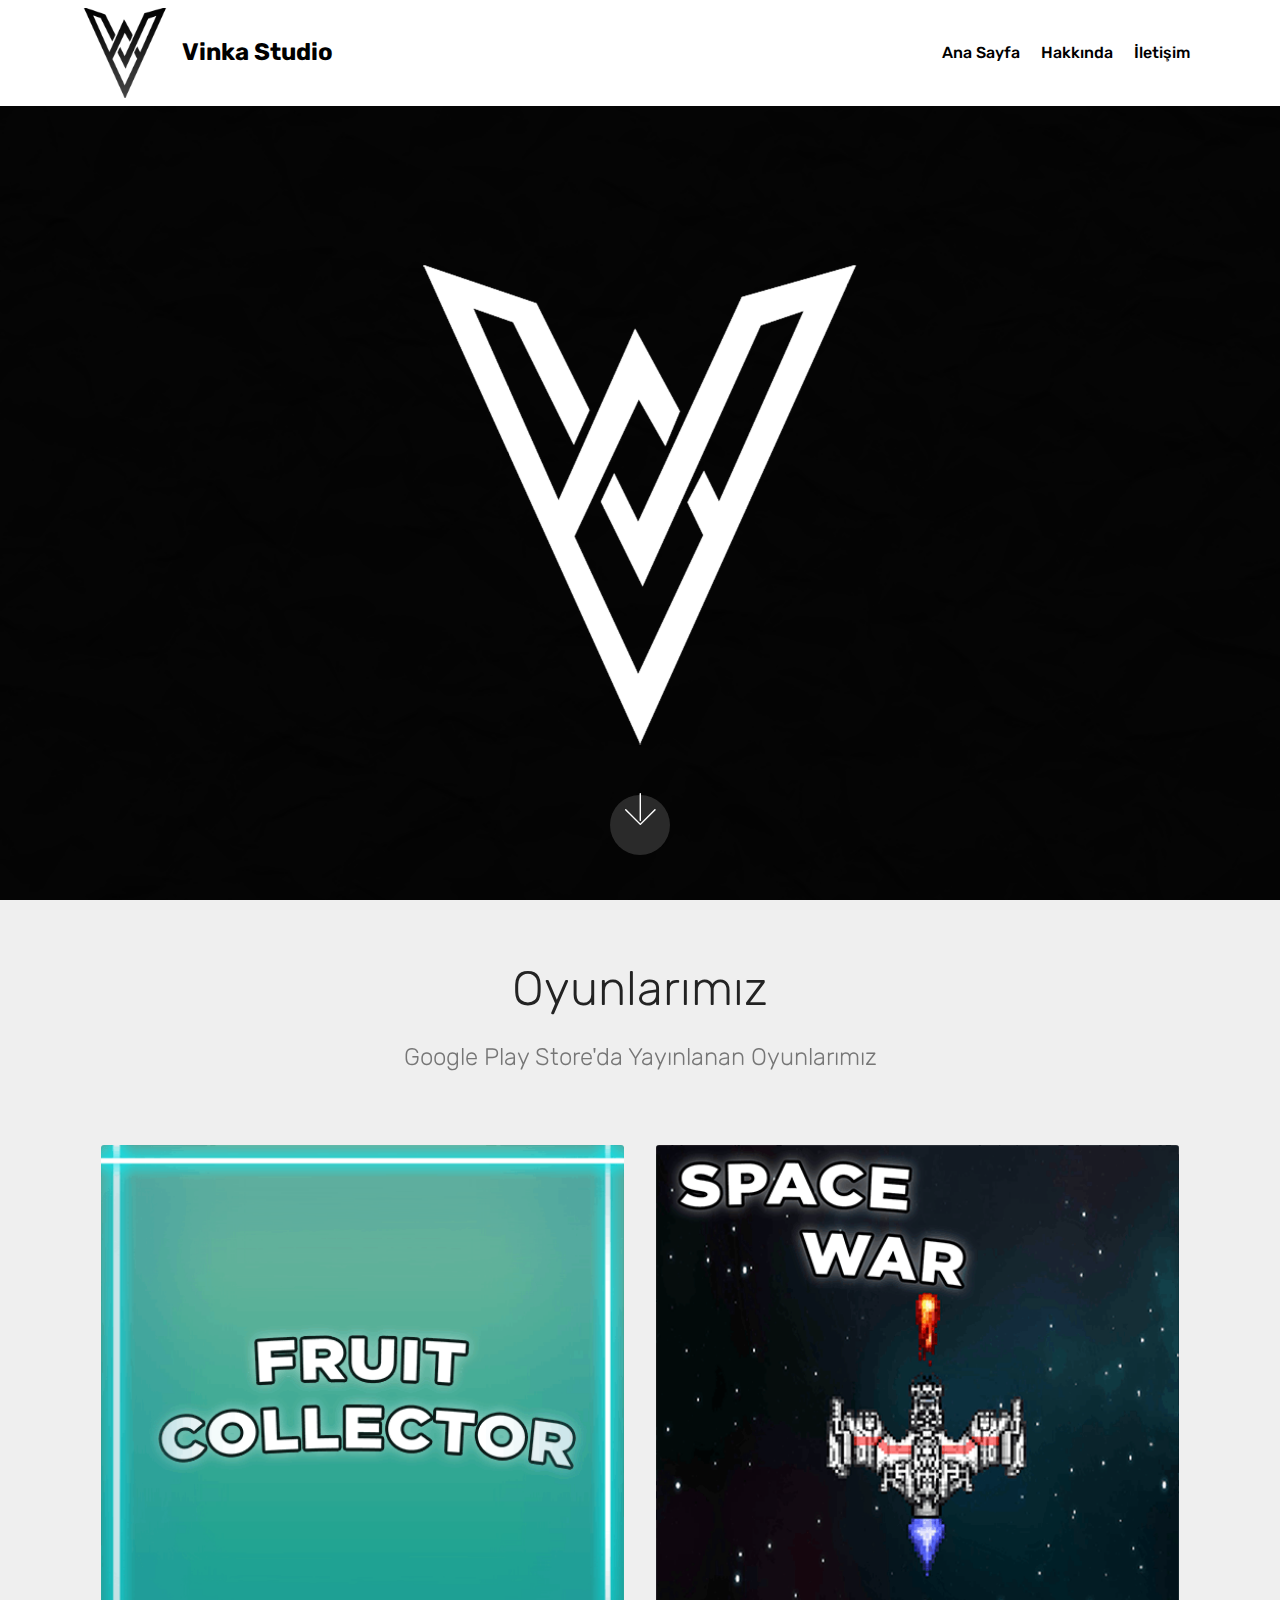
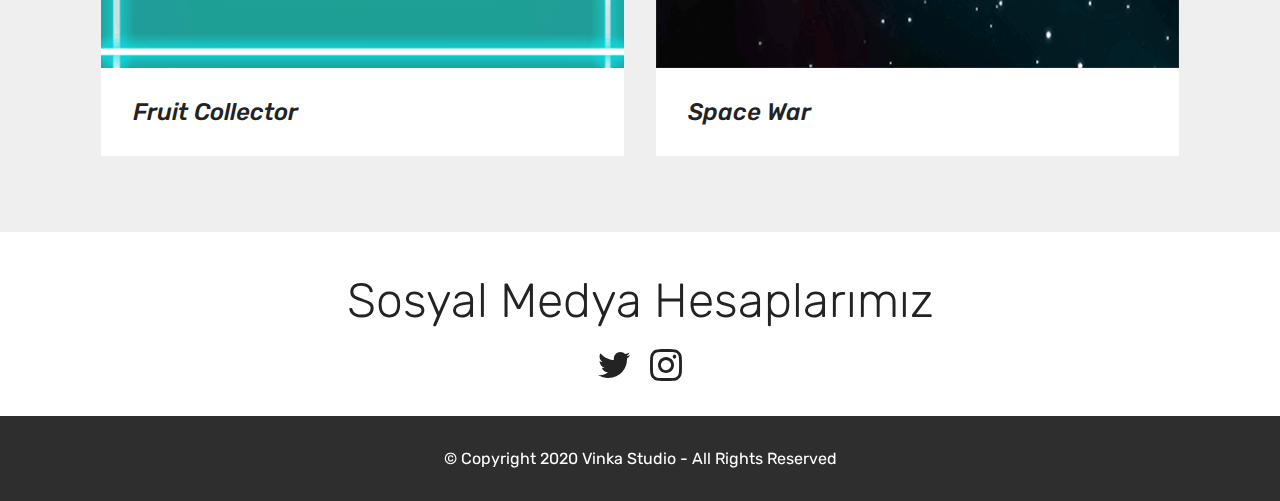
==== index.html @ 338458c2 "Add files via upload" ====
<!DOCTYPE html>
<html  >
<head>
  <!-- Site made with Mobirise Website Builder v4.12.3, https://mobirise.com -->
  <meta charset="UTF-8">
  <meta http-equiv="X-UA-Compatible" content="IE=edge">
  <meta name="generator" content="Mobirise v4.12.3, mobirise.com">
  <meta name="viewport" content="width=device-width, initial-scale=1, minimum-scale=1">
  <link rel="shortcut icon" href="assets/images/vlogo-122x122.png" type="image/x-icon">
  <meta name="description" content="VinkaStudio - Ana Sayfa">
  
  
  <title>AnaSayfa</title>
  <link rel="stylesheet" href="assets/web/assets/mobirise-icons/mobirise-icons.css">
  <link rel="stylesheet" href="assets/bootstrap/css/bootstrap.min.css">
  <link rel="stylesheet" href="assets/bootstrap/css/bootstrap-grid.min.css">
  <link rel="stylesheet" href="assets/bootstrap/css/bootstrap-reboot.min.css">
  <link rel="stylesheet" href="assets/socicon/css/styles.css">
  <link rel="stylesheet" href="assets/tether/tether.min.css">
  <link rel="stylesheet" href="assets/dropdown/css/style.css">
  <link rel="stylesheet" href="assets/theme/css/style.css">
  <link rel="preload" as="style" href="assets/mobirise/css/mbr-additional.css"><link rel="stylesheet" href="assets/mobirise/css/mbr-additional.css" type="text/css">
  
  
  
</head>
<body>
  <section class="menu cid-rYM1pWnbxP" once="menu" id="menu2-o">

    

    <nav class="navbar navbar-expand beta-menu navbar-dropdown align-items-center navbar-fixed-top navbar-toggleable-sm">
        <button class="navbar-toggler navbar-toggler-right" type="button" data-toggle="collapse" data-target="#navbarSupportedContent" aria-controls="navbarSupportedContent" aria-expanded="false" aria-label="Toggle navigation">
            <div class="hamburger">
                <span></span>
                <span></span>
                <span></span>
                <span></span>
            </div>
        </button>
        <div class="menu-logo">
            <div class="navbar-brand">
                <span class="navbar-logo">
                    <a href="https://mobirise.co">
                        <img src="assets/images/vlogo-122x122.png" alt="Mobirise" title="" style="height: 5.6rem;">
                    </a>
                </span>
                <span class="navbar-caption-wrap"><a class="navbar-caption text-black display-5" href="index.html">Vinka Studio</a></span>
            </div>
        </div>
        <div class="collapse navbar-collapse" id="navbarSupportedContent">
            <ul class="navbar-nav nav-dropdown nav-right" data-app-modern-menu="true"><li class="nav-item">
                    <a class="nav-link link text-black display-4" href="index.html">Ana Sayfa</a>
                </li><li class="nav-item"><a class="nav-link link text-black display-4" href="about.html">Hakkında</a></li>
                <li class="nav-item">
                    <a class="nav-link link text-black display-4" href="Contact.html">İletişim</a>
                </li></ul>
            
        </div>
    </nav>
</section>

<section class="engine"><a href="https://mobirise.info/b">how to create your own website</a></section><section class="cid-rYJgHb6Bl6 mbr-fullscreen mbr-parallax-background" id="header2-5">

    

    <div class="mbr-overlay" style="opacity: 0; background-color: rgb(35, 35, 35);"></div>

    <div class="container align-center">
        <div class="row justify-content-md-center">
            <div class="mbr-white col-md-10">
                
                
                
                
            </div>
        </div>
    </div>
    <div class="mbr-arrow hidden-sm-down" aria-hidden="true">
        <a href="#next">
            <i class="mbri-down mbr-iconfont"></i>
        </a>
    </div>
</section>

<section class="features18 popup-btn-cards cid-rYJn3o6Bt8" id="features18-d">

    

    
    <div class="container">
        <h2 class="mbr-section-title pb-3 align-center mbr-fonts-style display-2">Oyunlarımız</h2>
        <h3 class="mbr-section-subtitle display-5 align-center mbr-fonts-style mbr-light">Google Play Store'da Yayınlanan Oyunlarımız</h3>
        <div class="media-container-row pt-5 ">
            <div class="card p-3 col-12 col-md-6">
                <div class="card-wrapper ">
                    <div class="card-img">
                        <div class="mbr-overlay"></div>
                        <div class="mbr-section-btn text-center"><a href="https://play.google.com/store/apps/details?id=com.VinkaStudio.FruitCollector" class="btn btn-black display-4" target="_blank">Fruit Collector<br></a></div>
                        <img src="assets/images/oyun-logo-512x512.png" alt="Mobirise" title="">
                    </div>
                    <div class="card-box">
                        <h4 class="card-title mbr-fonts-style display-5"><em>
                            Fruit Collector</em></h4>
                        
                    </div>
                </div>
            </div>
            <div class="card p-3 col-12 col-md-6">
                <div class="card-wrapper">
                    <div class="card-img">
                        <div class="mbr-overlay"></div>
                        <div class="mbr-section-btn text-center"><a href="https://play.google.com/store/apps/details?id=com.VinkaStudio.SpaceWar" class="btn btn-black display-4" target="_blank">Space War</a></div>
                        <img src="assets/images/oyunlogodeneme-512x512.png" alt="Mobirise" title="">
                    </div>
                    <div class="card-box">
                        <h4 class="card-title mbr-fonts-style display-5"><em>Space War</em></h4>
                        
                    </div>
                </div>
            </div>

            

            
        </div>
    </div>
</section>

<section class="cid-rYJhsmPL70" id="social-buttons2-6">

    

    

    <div class="container">
        <div class="media-container-row">
            <div class="col-md-8 align-center">
                <h2 class="pb-3 mbr-fonts-style display-2">Sosyal Medya Hesaplarımız</h2>
                <div class="social-list pl-0 mb-0">
                    <a href="https://twitter.com/VinkaStudio" target="_blank">
                        <span class="px-2 mbr-iconfont mbr-iconfont-social socicon-twitter socicon"></span>
                    </a>
                    <a href="https://www.instagram.com/vinka.studio/" target="_blank">
                        <span class="px-2 mbr-iconfont mbr-iconfont-social socicon-instagram socicon"></span>
                    </a>
                    <a href="https://www.instagram.com/vinka.studio/" target="_blank">
                        
                    </a>
                    <a href="https://www.youtube.com/c/mobirise" target="_blank">
                        
                    </a>
                    <a href="https://www.behance.net/Mobirise" target="_blank">
                        
                    </a>
                </div>
            </div>
        </div>
    </div>
</section>

<section once="footers" class="cid-rYM2iiDoMu" id="footer6-p">

    

    

    <div class="container">
        <div class="media-container-row align-center mbr-white">
            <div class="col-12">
                <p class="mbr-text mb-0 mbr-fonts-style display-7">
                    © Copyright 2020 Vinka Studio - All Rights Reserved
                </p>
            </div>
        </div>
    </div>
</section>


  <script src="assets/web/assets/jquery/jquery.min.js"></script>
  <script src="assets/popper/popper.min.js"></script>
  <script src="assets/bootstrap/js/bootstrap.min.js"></script>
  <script src="assets/smoothscroll/smooth-scroll.js"></script>
  <script src="assets/tether/tether.min.js"></script>
  <script src="assets/touchswipe/jquery.touch-swipe.min.js"></script>
  <script src="assets/parallax/jarallax.min.js"></script>
  <script src="assets/mbr-popup-btns/mbr-popup-btns.js"></script>
  <script src="assets/sociallikes/social-likes.js"></script>
  <script src="assets/dropdown/js/nav-dropdown.js"></script>
  <script src="assets/dropdown/js/navbar-dropdown.js"></script>
  <script src="assets/theme/js/script.js"></script>
  
  
</body>
</html>
---- assets/web/assets/mobirise-icons/mobirise-icons.css ----
@font-face {
  font-family: 'MobiriseIcons';
  src:  url('mobirise-icons.eot?spat4u');
  src:  url('mobirise-icons.eot?spat4u#iefix') format('embedded-opentype'),
    url('mobirise-icons.ttf?spat4u') format('truetype'),
    url('mobirise-icons.woff?spat4u') format('woff'),
    url('mobirise-icons.svg?spat4u#MobiriseIcons') format('svg');
  font-weight: normal;
  font-style: normal;
  font-display: swap;
}

[class^="mbri-"], [class*=" mbri-"] {
  /* use !important to prevent issues with browser extensions that change fonts */
  font-family: MobiriseIcons !important;
  speak: none;
  font-style: normal;
  font-weight: normal;
  font-variant: normal;
  text-transform: none;
  line-height: 1;

  /* Better Font Rendering =========== */
  -webkit-font-smoothing: antialiased;
  -moz-osx-font-smoothing: grayscale;
}

.mbri-add-submenu:before {
  content: "\e900";
}
.mbri-alert:before {
  content: "\e901";
}
.mbri-align-center:before {
  content: "\e902";
}
.mbri-align-justify:before {
  content: "\e903";
}
.mbri-align-left:before {
  content: "\e904";
}
.mbri-align-right:before {
  content: "\e905";
}
.mbri-android:before {
  content: "\e906";
}
.mbri-apple:before {
  content: "\e907";
}
.mbri-arrow-down:before {
  content: "\e908";
}
.mbri-arrow-next:before {
  content: "\e909";
}
.mbri-arrow-prev:before {
  content: "\e90a";
}
.mbri-arrow-up:before {
  content: "\e90b";
}
.mbri-bold:before {
  content: "\e90c";
}
.mbri-bookmark:before {
  content: "\e90d";
}
.mbri-bootstrap:before {
  content: "\e90e";
}
.mbri-briefcase:before {
  content: "\e90f";
}
.mbri-browse:before {
  content: "\e910";
}
.mbri-bulleted-list:before {
  content: "\e911";
}
.mbri-calendar:before {
  content: "\e912";
}
.mbri-camera:before {
  content: "\e913";
}
.mbri-cart-add:before {
  content: "\e914";
}
.mbri-cart-full:before {
  content: "\e915";
}
.mbri-cash:before {
  content: "\e916";
}
.mbri-change-style:before {
  content: "\e917";
}
.mbri-chat:before {
  content: "\e918";
}
.mbri-clock:before {
  content: "\e919";
}
.mbri-close:before {
  content: "\e91a";
}
.mbri-cloud:before {
  content: "\e91b";
}
.mbri-code:before {
  content: "\e91c";
}
.mbri-contact-form:before {
  content: "\e91d";
}
.mbri-credit-card:before {
  content: "\e91e";
}
.mbri-cursor-click:before {
  content: "\e91f";
}
.mbri-cust-feedback:before {
  content: "\e920";
}
.mbri-database:before {
  content: "\e921";
}
.mbri-delivery:before {
  content: "\e922";
}
.mbri-desktop:before {
  content: "\e923";
}
.mbri-devices:before {
  content: "\e924";
}
.mbri-down:before {
  content: "\e925";
}
.mbri-download:before {
  content: "\e989";
}
.mbri-drag-n-drop:before {
  content: "\e927";
}
.mbri-drag-n-drop2:before {
  content: "\e928";
}
.mbri-edit:before {
  content: "\e929";
}
.mbri-edit2:before {
  content: "\e92a";
}
.mbri-error:before {
  content: "\e92b";
}
.mbri-extension:before {
  content: "\e92c";
}
.mbri-features:before {
  content: "\e92d";
}
.mbri-file:before {
  content: "\e92e";
}
.mbri-flag:before {
  content: "\e92f";
}
.mbri-folder:before {
  content: "\e930";
}
.mbri-gift:before {
  content: "\e931";
}
.mbri-github:before {
  content: "\e932";
}
.mbri-globe:before {
  content: "\e933";
}
.mbri-globe-2:before {
  content: "\e934";
}
.mbri-growing-chart:before {
  content: "\e935";
}
.mbri-hearth:before {
  content: "\e936";
}
.mbri-help:before {
  content: "\e937";
}
.mbri-home:before {
  content: "\e938";
}
.mbri-hot-cup:before {
  content: "\e939";
}
.mbri-idea:before {
  content: "\e93a";
}
.mbri-image-gallery:before {
  content: "\e93b";
}
.mbri-image-slider:before {
  content: "\e93c";
}
.mbri-info:before {
  content: "\e93d";
}
.mbri-italic:before {
  content: "\e93e";
}
.mbri-key:before {
  content: "\e93f";
}
.mbri-laptop:before {
  content: "\e940";
}
.mbri-layers:before {
  content: "\e941";
}
.mbri-left-right:before {
  content: "\e942";
}
.mbri-left:before {
  content: "\e943";
}
.mbri-letter:before {
  content: "\e944";
}
.mbri-like:before {
  content: "\e945";
}
.mbri-link:before {
  content: "\e946";
}
.mbri-lock:before {
  content: "\e947";
}
.mbri-login:before {
  content: "\e948";
}
.mbri-logout:before {
  content: "\e949";
}
.mbri-magic-stick:before {
  content: "\e94a";
}
.mbri-map-pin:before {
  content: "\e94b";
}
.mbri-menu:before {
  content: "\e94c";
}
.mbri-mobile:before {
  content: "\e94d";
}
.mbri-mobile2:before {
  content: "\e94e";
}
.mbri-mobirise:before {
  content: "\e94f";
}
.mbri-more-horizontal:before {
  content: "\e950";
}
.mbri-more-vertical:before {
  content: "\e951";
}
.mbri-music:before {
  content: "\e952";
}
.mbri-new-file:before {
  content: "\e953";
}
.mbri-numbered-list:before {
  content: "\e954";
}
.mbri-opened-folder:before {
  content: "\e955";
}
.mbri-pages:before {
  content: "\e956";
}
.mbri-paper-plane:before {
  content: "\e957";
}
.mbri-paperclip:before {
  content: "\e958";
}
.mbri-photo:before {
  content: "\e959";
}
.mbri-photos:before {
  content: "\e95a";
}
.mbri-pin:before {
  content: "\e95b";
}
.mbri-play:before {
  content: "\e95c";
}
.mbri-plus:before {
  content: "\e95d";
}
.mbri-preview:before {
  content: "\e95e";
}
.mbri-print:before {
  content: "\e95f";
}
.mbri-protect:before {
  content: "\e960";
}
.mbri-question:before {
  content: "\e961";
}
.mbri-quote-left:before {
  content: "\e962";
}
.mbri-quote-right:before {
  content: "\e963";
}
.mbri-refresh:before {
  content: "\e964";
}
.mbri-responsive:before {
  content: "\e965";
}
.mbri-right:before {
  content: "\e966";
}
.mbri-rocket:before {
  content: "\e967";
}
.mbri-sad-face:before {
  content: "\e968";
}
.mbri-sale:before {
  content: "\e969";
}
.mbri-save:before {
  content: "\e96a";
}
.mbri-search:before {
  content: "\e96b";
}
.mbri-setting:before {
  content: "\e96c";
}
.mbri-setting2:before {
  content: "\e96d";
}
.mbri-setting3:before {
  content: "\e96e";
}
.mbri-share:before {
  content: "\e96f";
}
.mbri-shopping-bag:before {
  content: "\e970";
}
.mbri-shopping-basket:before {
  content: "\e971";
}
.mbri-shopping-cart:before {
  content: "\e972";
}
.mbri-sites:before {
  content: "\e973";
}
.mbri-smile-face:before {
  content: "\e974";
}
.mbri-speed:before {
  content: "\e975";
}
.mbri-star:before {
  content: "\e976";
}
.mbri-success:before {
  content: "\e977";
}
.mbri-sun:before {
  content: "\e978";
}
.mbri-sun2:before {
  content: "\e979";
}
.mbri-tablet:before {
  content: "\e97a";
}
.mbri-tablet-vertical:before {
  content: "\e97b";
}
.mbri-target:before {
  content: "\e97c";
}
.mbri-timer:before {
  content: "\e97d";
}
.mbri-to-ftp:before {
  content: "\e97e";
}
.mbri-to-local-drive:before {
  content: "\e97f";
}
.mbri-touch-swipe:before {
  content: "\e980";
}
.mbri-touch:before {
  content: "\e981";
}
.mbri-trash:before {
  content: "\e982";
}
.mbri-underline:before {
  content: "\e983";
}
.mbri-unlink:before {
  content: "\e984";
}
.mbri-unlock:before {
  content: "\e985";
}
.mbri-up-down:before {
  content: "\e986";
}
.mbri-up:before {
  content: "\e987";
}
.mbri-update:before {
  content: "\e988";
}
.mbri-upload:before {
 content: "\e926"; 
}
.mbri-user:before {
  content: "\e98a";
}
.mbri-user2:before {
  content: "\e98b";
}
.mbri-users:before {
  content: "\e98c";
}
.mbri-video:before {
  content: "\e98d";
}
.mbri-video-play:before {
  content: "\e98e";
}
.mbri-watch:before {
  content: "\e98f";
}
.mbri-website-theme:before {
  content: "\e990";
}
.mbri-wifi:before {
  content: "\e991";
}
.mbri-windows:before {
  content: "\e992";
}
.mbri-zoom-out:before {
  content: "\e993";
}
.mbri-redo:before {
  content: "\e994";
}
.mbri-undo:before {
  content: "\e995";
}
---- assets/socicon/css/styles.css ----
@charset "UTF-8";

@font-face {
  font-family: 'Socicon';
  src:  url('../fonts/socicon.eot');
  src:  url('../fonts/socicon.eot?#iefix') format('embedded-opentype'),
    url('../fonts/socicon.woff2') format('woff2'),
    url('../fonts/socicon.ttf') format('truetype'),
    url('../fonts/socicon.woff') format('woff'),
    url('../fonts/socicon.svg#socicon') format('svg');
  font-weight: normal;
  font-style: normal;
}

[data-icon]:before {
  font-family: "socicon" !important;
  content: attr(data-icon);
  font-style: normal !important;
  font-weight: normal !important;
  font-variant: normal !important;
  text-transform: none !important;
  speak: none;
  line-height: 1;
  -webkit-font-smoothing: antialiased;
  -moz-osx-font-smoothing: grayscale;
}

[class^="socicon-"], [class*=" socicon-"] {
  /* use !important to prevent issues with browser extensions that change fonts */
  font-family: 'Socicon' !important;
  speak: none;
  font-style: normal;
  font-weight: normal;
  font-variant: normal;
  text-transform: none;
  line-height: 1;

  /* Better Font Rendering =========== */
  -webkit-font-smoothing: antialiased;
  -moz-osx-font-smoothing: grayscale;
}

.socicon-eitaa:before {
  content: "\e97c";
}
.socicon-soroush:before {
  content: "\e97d";
}
.socicon-bale:before {
  content: "\e97e";
}
.socicon-zazzle:before {
  content: "\e97b";
}
.socicon-society6:before {
  content: "\e97a";
}
.socicon-redbubble:before {
  content: "\e979";
}
.socicon-avvo:before {
  content: "\e978";
}
.socicon-stitcher:before {
  content: "\e977";
}
.socicon-googlehangouts:before {
  content: "\e974";
}
.socicon-dlive:before {
  content: "\e975";
}
.socicon-vsco:before {
  content: "\e976";
}
.socicon-flipboard:before {
  content: "\e973";
}
.socicon-ubuntu:before {
  content: "\e958";
}
.socicon-artstation:before {
  content: "\e959";
}
.socicon-invision:before {
  content: "\e95a";
}
.socicon-torial:before {
  content: "\e95b";
}
.socicon-collectorz:before {
  content: "\e95c";
}
.socicon-seenthis:before {
  content: "\e95d";
}
.socicon-googleplaymusic:before {
  content: "\e95e";
}
.socicon-debian:before {
  content: "\e95f";
}
.socicon-filmfreeway:before {
  content: "\e960";
}
.socicon-gnome:before {
  content: "\e961";
}
.socicon-itchio:before {
  content: "\e962";
}
.socicon-jamendo:before {
  content: "\e963";
}
.socicon-mix:before {
  content: "\e964";
}
.socicon-sharepoint:before {
  content: "\e965";
}
.socicon-tinder:before {
  content: "\e966";
}
.socicon-windguru:before {
  content: "\e967";
}
.socicon-cdbaby:before {
  content: "\e968";
}
.socicon-elementaryos:before {
  content: "\e969";
}
.socicon-stage32:before {
  content: "\e96a";
}
.socicon-tiktok:before {
  content: "\e96b";
}
.socicon-gitter:before {
  content: "\e96c";
}
.socicon-letterboxd:before {
  content: "\e96d";
}
.socicon-threema:before {
  content: "\e96e";
}
.socicon-splice:before {
  content: "\e96f";
}
.socicon-metapop:before {
  content: "\e970";
}
.socicon-naver:before {
  content: "\e971";
}
.socicon-remote:before {
  content: "\e972";
}
.socicon-internet:before {
  content: "\e957";
}
.socicon-moddb:before {
  content: "\e94b";
}
.socicon-indiedb:before {
  content: "\e94c";
}
.socicon-traxsource:before {
  content: "\e94d";
}
.socicon-gamefor:before {
  content: "\e94e";
}
.socicon-pixiv:before {
  content: "\e94f";
}
.socicon-myanimelist:before {
  content: "\e950";
}
.socicon-blackberry:before {
  content: "\e951";
}
.socicon-wickr:before {
  content: "\e952";
}
.socicon-spip:before {
  content: "\e953";
}
.socicon-napster:before {
  content: "\e954";
}
.socicon-beatport:before {
  content: "\e955";
}
.socicon-hackerone:before {
  content: "\e956";
}
.socicon-hackernews:before {
  content: "\e946";
}
.socicon-smashwords:before {
  content: "\e947";
}
.socicon-kobo:before {
  content: "\e948";
}
.socicon-bookbub:before {
  content: "\e949";
}
.socicon-mailru:before {
  content: "\e94a";
}
.socicon-gitlab:before {
  content: "\e945";
}
.socicon-instructables:before {
  content: "\e944";
}
.socicon-portfolio:before {
  content: "\e943";
}
.socicon-codered:before {
  content: "\e940";
}
.socicon-origin:before {
  content: "\e941";
}
.socicon-nextdoor:before {
  content: "\e942";
}
.socicon-udemy:before {
  content: "\e93f";
}
.socicon-livemaster:before {
  content: "\e93e";
}
.socicon-crunchbase:before {
  content: "\e93b";
}
.socicon-homefy:before {
  content: "\e93c";
}
.socicon-calendly:before {
  content: "\e93d";
}
.socicon-realtor:before {
  content: "\e90f";
}
.socicon-tidal:before {
  content: "\e910";
}
.socicon-qobuz:before {
  content: "\e911";
}
.socicon-natgeo:before {
  content: "\e912";
}
.socicon-mastodon:before {
  content: "\e913";
}
.socicon-unsplash:before {
  content: "\e914";
}
.socicon-homeadvisor:before {
  content: "\e915";
}
.socicon-angieslist:before {
  content: "\e916";
}
.socicon-codepen:before {
  content: "\e917";
}
.socicon-slack:before {
  content: "\e918";
}
.socicon-openaigym:before {
  content: "\e919";
}
.socicon-logmein:before {
  content: "\e91a";
}
.socicon-fiverr:before {
  content: "\e91b";
}
.socicon-gotomeeting:before {
  content: "\e91c";
}
.socicon-aliexpress:before {
  content: "\e91d";
}
.socicon-guru:before {
  content: "\e91e";
}
.socicon-appstore:before {
  content: "\e91f";
}
.socicon-homes:before {
  content: "\e920";
}
.socicon-zoom:before {
  content: "\e921";
}
.socicon-alibaba:before {
  content: "\e922";
}
.socicon-craigslist:before {
  content: "\e923";
}
.socicon-wix:before {
  content: "\e924";
}
.socicon-redfin:before {
  content: "\e925";
}
.socicon-googlecalendar:before {
  content: "\e926";
}
.socicon-shopify:before {
  content: "\e927";
}
.socicon-freelancer:before {
  content: "\e928";
}
.socicon-seedrs:before {
  content: "\e929";
}
.socicon-bing:before {
  content: "\e92a";
}
.socicon-doodle:before {
  content: "\e92b";
}
.socicon-bonanza:before {
  content: "\e92c";
}
.socicon-squarespace:before {
  content: "\e92d";
}
.socicon-toptal:before {
  content: "\e92e";
}
.socicon-gust:before {
  content: "\e92f";
}
.socicon-ask:before {
  content: "\e930";
}
.socicon-trulia:before {
  content: "\e931";
}
.socicon-loomly:before {
  content: "\e932";
}
.socicon-ghost:before {
  content: "\e933";
}
.socicon-upwork:before {
  content: "\e934";
}
.socicon-fundable:before {
  content: "\e935";
}
.socicon-booking:before {
  content: "\e936";
}
.socicon-googlemaps:before {
  content: "\e937";
}
.socicon-zillow:before {
  content: "\e938";
}
.socicon-niconico:before {
  content: "\e939";
}
.socicon-toneden:before {
  content: "\e93a";
}
.socicon-augment:before {
  content: "\e908";
}
.socicon-bitbucket:before {
  content: "\e909";
}
.socicon-fyuse:before {
  content: "\e90a";
}
.socicon-yt-gaming:before {
  content: "\e90b";
}
.socicon-sketchfab:before {
  content: "\e90c";
}
.socicon-mobcrush:before {
  content: "\e90d";
}
.socicon-microsoft:before {
  content: "\e90e";
}
.socicon-pandora:before {
  content: "\e907";
}
.socicon-messenger:before {
  content: "\e906";
}
.socicon-gamewisp:before {
  content: "\e905";
}
.socicon-bloglovin:before {
  content: "\e904";
}
.socicon-tunein:before {
  content: "\e903";
}
.socicon-gamejolt:before {
  content: "\e901";
}
.socicon-trello:before {
  content: "\e902";
}
.socicon-spreadshirt:before {
  content: "\e900";
}
.socicon-500px:before {
  content: "\e000";
}
.socicon-8tracks:before {
  content: "\e001";
}
.socicon-airbnb:before {
  content: "\e002";
}
.socicon-alliance:before {
  content: "\e003";
}
.socicon-amazon:before {
  content: "\e004";
}
.socicon-amplement:before {
  content: "\e005";
}
.socicon-android:before {
  content: "\e006";
}
.socicon-angellist:before {
  content: "\e007";
}
.socicon-apple:before {
  content: "\e008";
}
.socicon-appnet:before {
  content: "\e009";
}
.socicon-baidu:before {
  content: "\e00a";
}
.socicon-bandcamp:before {
  content: "\e00b";
}
.socicon-battlenet:before {
  content: "\e00c";
}
.socicon-mixer:before {
  content: "\e00d";
}
.socicon-bebee:before {
  content: "\e00e";
}
.socicon-bebo:before {
  content: "\e00f";
}
.socicon-behance:before {
  content: "\e010";
}
.socicon-blizzard:before {
  content: "\e011";
}
.socicon-blogger:before {
  content: "\e012";
}
.socicon-buffer:before {
  content: "\e013";
}
.socicon-chrome:before {
  content: "\e014";
}
.socicon-coderwall:before {
  content: "\e015";
}
.socicon-curse:before {
  content: "\e016";
}
.socicon-dailymotion:before {
  content: "\e017";
}
.socicon-deezer:before {
  content: "\e018";
}
.socicon-delicious:before {
  content: "\e019";
}
.socicon-deviantart:before {
  content: "\e01a";
}
.socicon-diablo:before {
  content: "\e01b";
}
.socicon-digg:before {
  content: "\e01c";
}
.socicon-discord:before {
  content: "\e01d";
}
.socicon-disqus:before {
  content: "\e01e";
}
.socicon-douban:before {
  content: "\e01f";
}
.socicon-draugiem:before {
  content: "\e020";
}
.socicon-dribbble:before {
  content: "\e021";
}
.socicon-drupal:before {
  content: "\e022";
}
.socicon-ebay:before {
  content: "\e023";
}
.socicon-ello:before {
  content: "\e024";
}
.socicon-endomodo:before {
  content: "\e025";
}
.socicon-envato:before {
  content: "\e026";
}
.socicon-etsy:before {
  content: "\e027";
}
.socicon-facebook:before {
  content: "\e028";
}
.socicon-feedburner:before {
  content: "\e029";
}
.socicon-filmweb:before {
  content: "\e02a";
}
.socicon-firefox:before {
  content: "\e02b";
}
.socicon-flattr:before {
  content: "\e02c";
}
.socicon-flickr:before {
  content: "\e02d";
}
.socicon-formulr:before {
  content: "\e02e";
}
.socicon-forrst:before {
  content: "\e02f";
}
.socicon-foursquare:before {
  content: "\e030";
}
.socicon-friendfeed:before {
  content: "\e031";
}
.socicon-github:before {
  content: "\e032";
}
.socicon-goodreads:before {
  content: "\e033";
}
.socicon-google:before {
  content: "\e034";
}
.socicon-googlescholar:before {
  content: "\e035";
}
.socicon-googlegroups:before {
  content: "\e036";
}
.socicon-googlephotos:before {
  content: "\e037";
}
.socicon-googleplus:before {
  content: "\e038";
}
.socicon-grooveshark:before {
  content: "\e039";
}
.socicon-hackerrank:before {
  content: "\e03a";
}
.socicon-hearthstone:before {
  content: "\e03b";
}
.socicon-hellocoton:before {
  content: "\e03c";
}
.socicon-heroes:before {
  content: "\e03d";
}
.socicon-smashcast:before {
  content: "\e03e";
}
.socicon-horde:before {
  content: "\e03f";
}
.socicon-houzz:before {
  content: "\e040";
}
.socicon-icq:before {
  content: "\e041";
}
.socicon-identica:before {
  content: "\e042";
}
.socicon-imdb:before {
  content: "\e043";
}
.socicon-instagram:before {
  content: "\e044";
}
.socicon-issuu:before {
  content: "\e045";
}
.socicon-istock:before {
  content: "\e046";
}
.socicon-itunes:before {
  content: "\e047";
}
.socicon-keybase:before {
  content: "\e048";
}
.socicon-lanyrd:before {
  content: "\e049";
}
.socicon-lastfm:before {
  content: "\e04a";
}
.socicon-line:before {
  content: "\e04b";
}
.socicon-linkedin:before {
  content: "\e04c";
}
.socicon-livejournal:before {
  content: "\e04d";
}
.socicon-lyft:before {
  content: "\e04e";
}
.socicon-macos:before {
  content: "\e04f";
}
.socicon-mail:before {
  content: "\e050";
}
.socicon-medium:before {
  content: "\e051";
}
.socicon-meetup:before {
  content: "\e052";
}
.socicon-mixcloud:before {
  content: "\e053";
}
.socicon-modelmayhem:before {
  content: "\e054";
}
.socicon-mumble:before {
  content: "\e055";
}
.socicon-myspace:before {
  content: "\e056";
}
.socicon-newsvine:before {
  content: "\e057";
}
.socicon-nintendo:before {
  content: "\e058";
}
.socicon-npm:before {
  content: "\e059";
}
.socicon-odnoklassniki:before {
  content: "\e05a";
}
.socicon-openid:before {
  content: "\e05b";
}
.socicon-opera:before {
  content: "\e05c";
}
.socicon-outlook:before {
  content: "\e05d";
}
.socicon-overwatch:before {
  content: "\e05e";
}
.socicon-patreon:before {
  content: "\e05f";
}
.socicon-paypal:before {
  content: "\e060";
}
.socicon-periscope:before {
  content: "\e061";
}
.socicon-persona:before {
  content: "\e062";
}
.socicon-pinterest:before {
  content: "\e063";
}
.socicon-play:before {
  content: "\e064";
}
.socicon-player:before {
  content: "\e065";
}
.socicon-playstation:before {
  content: "\e066";
}
.socicon-pocket:before {
  content: "\e067";
}
.socicon-qq:before {
  content: "\e068";
}
.socicon-quora:before {
  content: "\e069";
}
.socicon-raidcall:before {
  content: "\e06a";
}
.socicon-ravelry:before {
  content: "\e06b";
}
.socicon-reddit:before {
  content: "\e06c";
}
.socicon-renren:before {
  content: "\e06d";
}
.socicon-researchgate:before {
  content: "\e06e";
}
.socicon-residentadvisor:before {
  content: "\e06f";
}
.socicon-reverbnation:before {
  content: "\e070";
}
.socicon-rss:before {
  content: "\e071";
}
.socicon-sharethis:before {
  content: "\e072";
}
.socicon-skype:before {
  content: "\e073";
}
.socicon-slideshare:before {
  content: "\e074";
}
.socicon-smugmug:before {
  content: "\e075";
}
.socicon-snapchat:before {
  content: "\e076";
}
.socicon-songkick:before {
  content: "\e077";
}
.socicon-soundcloud:before {
  content: "\e078";
}
.socicon-spotify:before {
  content: "\e079";
}
.socicon-stackexchange:before {
  content: "\e07a";
}
.socicon-stackoverflow:before {
  content: "\e07b";
}
.socicon-starcraft:before {
  content: "\e07c";
}
.socicon-stayfriends:before {
  content: "\e07d";
}
.socicon-steam:before {
  content: "\e07e";
}
.socicon-storehouse:before {
  content: "\e07f";
}
.socicon-strava:before {
  content: "\e080";
}
.socicon-streamjar:before {
  content: "\e081";
}
.socicon-stumbleupon:before {
  content: "\e082";
}
.socicon-swarm:before {
  content: "\e083";
}
.socicon-teamspeak:before {
  content: "\e084";
}
.socicon-teamviewer:before {
  content: "\e085";
}
.socicon-technorati:before {
  content: "\e086";
}
.socicon-telegram:before {
  content: "\e087";
}
.socicon-tripadvisor:before {
  content: "\e088";
}
.socicon-tripit:before {
  content: "\e089";
}
.socicon-triplej:before {
  content: "\e08a";
}
.socicon-tumblr:before {
  content: "\e08b";
}
.socicon-twitch:before {
  content: "\e08c";
}
.socicon-twitter:before {
  content: "\e08d";
}
.socicon-uber:before {
  content: "\e08e";
}
.socicon-ventrilo:before {
  content: "\e08f";
}
.socicon-viadeo:before {
  content: "\e090";
}
.socicon-viber:before {
  content: "\e091";
}
.socicon-viewbug:before {
  content: "\e092";
}
.socicon-vimeo:before {
  content: "\e093";
}
.socicon-vine:before {
  content: "\e094";
}
.socicon-vkontakte:before {
  content: "\e095";
}
.socicon-warcraft:before {
  content: "\e096";
}
.socicon-wechat:before {
  content: "\e097";
}
.socicon-weibo:before {
  content: "\e098";
}
.socicon-whatsapp:before {
  content: "\e099";
}
.socicon-wikipedia:before {
  content: "\e09a";
}
.socicon-windows:before {
  content: "\e09b";
}
.socicon-wordpress:before {
  content: "\e09c";
}
.socicon-wykop:before {
  content: "\e09d";
}
.socicon-xbox:before {
  content: "\e09e";
}
.socicon-xing:before {
  content: "\e09f";
}
.socicon-yahoo:before {
  content: "\e0a0";
}
.socicon-yammer:before {
  content: "\e0a1";
}
.socicon-yandex:before {
  content: "\e0a2";
}
.socicon-yelp:before {
  content: "\e0a3";
}
.socicon-younow:before {
  content: "\e0a4";
}
.socicon-youtube:before {
  content: "\e0a5";
}
.socicon-zapier:before {
  content: "\e0a6";
}
.socicon-zerply:before {
  content: "\e0a7";
}
.socicon-zomato:before {
  content: "\e0a8";
}
.socicon-zynga:before {
  content: "\e0a9";
}
---- assets/dropdown/css/style.css ----
.navbar-dropdown {
  left: 0;
  padding: 0;
  position: absolute;
  right: 0;
  top: 0;
  transition: all 0.45s ease;
  z-index: 1030;
  background: #282828; }
  .navbar-dropdown .navbar-logo {
    margin-right: 0.8rem;
    transition: margin 0.3s ease-in-out;
    vertical-align: middle; }
    .navbar-dropdown .navbar-logo img {
      height: 3.125rem;
      transition: all 0.3s ease-in-out; }
    .navbar-dropdown .navbar-logo.mbr-iconfont {
      font-size: 3.125rem;
      line-height: 3.125rem; }
  .navbar-dropdown .navbar-caption {
    font-weight: 700;
    white-space: normal;
    vertical-align: -4px;
    line-height: 3.125rem !important; }
    .navbar-dropdown .navbar-caption, .navbar-dropdown .navbar-caption:hover {
      color: inherit;
      text-decoration: none; }
  .navbar-dropdown .mbr-iconfont + .navbar-caption {
    vertical-align: -1px; }
  .navbar-dropdown.navbar-fixed-top {
    position: fixed; }
  .navbar-dropdown .navbar-brand span {
    vertical-align: -4px; }
  .navbar-dropdown.bg-color.transparent {
    background: none; }
  .navbar-dropdown.navbar-short .navbar-brand {
    padding: 0.625rem 0; }
    .navbar-dropdown.navbar-short .navbar-brand span {
      vertical-align: -1px; }
  .navbar-dropdown.navbar-short .navbar-caption {
    line-height: 2.375rem !important;
    vertical-align: -2px; }
  .navbar-dropdown.navbar-short .navbar-logo {
    margin-right: 0.5rem; }
    .navbar-dropdown.navbar-short .navbar-logo img {
      height: 2.375rem; }
    .navbar-dropdown.navbar-short .navbar-logo.mbr-iconfont {
      font-size: 2.375rem;
      line-height: 2.375rem; }
  .navbar-dropdown.navbar-short .mbr-table-cell {
    height: 3.625rem; }
  .navbar-dropdown .navbar-close {
    left: 0.6875rem;
    position: fixed;
    top: 0.75rem;
    z-index: 1000; }
  .navbar-dropdown .hamburger-icon {
    content: "";
    display: inline-block;
    vertical-align: middle;
    width: 16px;
    -webkit-box-shadow: 0 -6px 0 1px #282828,0 0 0 1px #282828,0 6px 0 1px #282828;
    -moz-box-shadow: 0 -6px 0 1px #282828,0 0 0 1px #282828,0 6px 0 1px #282828;
    box-shadow: 0 -6px 0 1px #282828,0 0 0 1px #282828,0 6px 0 1px #282828; }

.dropdown-menu .dropdown-toggle[data-toggle="dropdown-submenu"]::after {
  border-bottom: 0.35em solid transparent;
  border-left: 0.35em solid;
  border-right: 0;
  border-top: 0.35em solid transparent;
  margin-left: 0.3rem; }

.dropdown-menu .dropdown-item:focus {
  outline: 0; }

.nav-dropdown {
  font-size: 0.75rem;
  font-weight: 500;
  height: auto !important; }
  .nav-dropdown .nav-btn {
    padding-left: 1rem; }
  .nav-dropdown .link {
    margin: .667em 1.667em;
    font-weight: 500;
    padding: 0;
    transition: color .2s ease-in-out; }
    .nav-dropdown .link.dropdown-toggle {
      margin-right: 2.583em; }
      .nav-dropdown .link.dropdown-toggle::after {
        margin-left: .25rem;
        border-top: 0.35em solid;
        border-right: 0.35em solid transparent;
        border-left: 0.35em solid transparent;
        border-bottom: 0; }
      .nav-dropdown .link.dropdown-toggle[aria-expanded="true"] {
        margin: 0;
        padding: 0.667em 3.263em  0.667em 1.667em; }
  .nav-dropdown .link::after,
  .nav-dropdown .dropdown-item::after {
    color: inherit; }
  .nav-dropdown .btn {
    font-size: 0.75rem;
    font-weight: 700;
    letter-spacing: 0;
    margin-bottom: 0;
    padding-left: 1.25rem;
    padding-right: 1.25rem; }
  .nav-dropdown .dropdown-menu {
    border-radius: 0;
    border: 0;
    left: 0;
    margin: 0;
    padding-bottom: 1.25rem;
    padding-top: 1.25rem;
    position: relative; }
  .nav-dropdown .dropdown-submenu {
    margin-left: 0.125rem;
    top: 0; }
  .nav-dropdown .dropdown-item {
    font-weight: 500;
    line-height: 2;
    padding: 0.3846em 4.615em 0.3846em 1.5385em;
    position: relative;
    transition: color .2s ease-in-out, background-color .2s ease-in-out; }
    .nav-dropdown .dropdown-item::after {
      margin-top: -0.3077em;
      position: absolute;
      right: 1.1538em;
      top: 50%; }
    .nav-dropdown .dropdown-item:focus, .nav-dropdown .dropdown-item:hover {
      background: none; }

@media (max-width: 767px) {
  .nav-dropdown.navbar-toggleable-sm {
    bottom: 0;
    display: none;
    left: 0;
    overflow-x: hidden;
    position: fixed;
    top: 0;
    transform: translateX(-100%);
    -ms-transform: translateX(-100%);
    -webkit-transform: translateX(-100%);
    width: 18.75rem;
    z-index: 999; } }
.nav-dropdown.navbar-toggleable-xl {
  bottom: 0;
  display: none;
  left: 0;
  overflow-x: hidden;
  position: fixed;
  top: 0;
  transform: translateX(-100%);
  -ms-transform: translateX(-100%);
  -webkit-transform: translateX(-100%);
  width: 18.75rem;
  z-index: 999; }

.nav-dropdown-sm {
  display: block !important;
  overflow-x: hidden;
  overflow: auto;
  padding-top: 3.875rem; }
  .nav-dropdown-sm::after {
    content: "";
    display: block;
    height: 3rem;
    width: 100%; }
  .nav-dropdown-sm.collapse.in ~ .navbar-close {
    display: block !important; }
  .nav-dropdown-sm.collapsing, .nav-dropdown-sm.collapse.in {
    transform: translateX(0);
    -ms-transform: translateX(0);
    -webkit-transform: translateX(0);
    transition: all 0.25s ease-out;
    -webkit-transition: all 0.25s ease-out;
    background: #282828; }
  .nav-dropdown-sm.collapsing[aria-expanded="false"] {
    transform: translateX(-100%);
    -ms-transform: translateX(-100%);
    -webkit-transform: translateX(-100%); }
  .nav-dropdown-sm .nav-item {
    display: block;
    margin-left: 0 !important;
    padding-left: 0; }
  .nav-dropdown-sm .link,
  .nav-dropdown-sm .dropdown-item {
    border-top: 1px dotted rgba(255, 255, 255, 0.1);
    font-size: 0.8125rem;
    line-height: 1.6;
    margin: 0 !important;
    padding: 0.875rem 2.4rem 0.875rem 1.5625rem !important;
    position: relative;
    white-space: normal; }
    .nav-dropdown-sm .link:focus, .nav-dropdown-sm .link:hover,
    .nav-dropdown-sm .dropdown-item:focus,
    .nav-dropdown-sm .dropdown-item:hover {
      background: rgba(0, 0, 0, 0.2) !important;
      color: #c0a375; }
  .nav-dropdown-sm .nav-btn {
    position: relative;
    padding: 1.5625rem 1.5625rem 0 1.5625rem; }
    .nav-dropdown-sm .nav-btn::before {
      border-top: 1px dotted rgba(255, 255, 255, 0.1);
      content: "";
      left: 0;
      position: absolute;
      top: 0;
      width: 100%; }
    .nav-dropdown-sm .nav-btn + .nav-btn {
      padding-top: 0.625rem; }
      .nav-dropdown-sm .nav-btn + .nav-btn::before {
        display: none; }
  .nav-dropdown-sm .btn {
    padding: 0.625rem 0; }
  .nav-dropdown-sm .dropdown-toggle[data-toggle="dropdown-submenu"]::after {
    margin-left: .25rem;
    border-top: 0.35em solid;
    border-right: 0.35em solid transparent;
    border-left: 0.35em solid transparent;
    border-bottom: 0; }
  .nav-dropdown-sm .dropdown-toggle[data-toggle="dropdown-submenu"][aria-expanded="true"]::after {
    border-top: 0;
    border-right: 0.35em solid transparent;
    border-left: 0.35em solid transparent;
    border-bottom: 0.35em solid; }
  .nav-dropdown-sm .dropdown-menu {
    margin: 0;
    padding: 0;
    position: relative;
    top: 0;
    left: 0;
    width: 100%;
    border: 0;
    float: none;
    border-radius: 0;
    background: none; }
  .nav-dropdown-sm .dropdown-submenu {
    left: 100%;
    margin-left: 0.125rem;
    margin-top: -1.25rem;
    top: 0; }

.navbar-toggleable-sm .nav-dropdown .dropdown-menu {
  position: absolute; }

.navbar-toggleable-sm .nav-dropdown .dropdown-submenu {
  left: 100%;
  margin-left: 0.125rem;
  margin-top: -1.25rem;
  top: 0; }

.navbar-toggleable-sm.opened .nav-dropdown .dropdown-menu {
  position: relative; }

.navbar-toggleable-sm.opened .nav-dropdown .dropdown-submenu {
  left: 0;
  margin-left: 00rem;
  margin-top: 0rem;
  top: 0; }

.is-builder .nav-dropdown.collapsing {
  transition: none !important; }

/*# sourceMappingURL=style.css.map */
---- assets/theme/css/style.css ----
@charset "UTF-8";
/*!
 * Mobirise v4 theme (https://mobirise.com/)
 * Copyright 2017 Mobirise
 */
section {
  background-color: #eeeeee;
}

body {
  font-style: normal;
  line-height: 1.5;
}

section,
.container,
.container-fluid {
  position: relative;
  word-wrap: break-word;
}

a.mbr-iconfont:hover {
  text-decoration: none;
}

.article .lead p,
.article .lead ul,
.article .lead ol,
.article .lead pre,
.article .lead blockquote {
  margin-bottom: 0;
}

ul,
ol,
pre,
blockquote {
  margin-bottom: 2.3125rem;
}

pre {
  background: #f4f4f4;
  padding: 10px 24px;
  white-space: pre-wrap;
}

.inactive {
  -webkit-user-select: none;
  -moz-user-select: none;
  -ms-user-select: none;
  user-select: none;
  pointer-events: none;
  -webkit-user-drag: none;
  user-drag: none;
}

.mbr-section__comments .row {
  justify-content: center;
  -webkit-justify-content: center;
}

a {
  font-style: normal;
  font-weight: 400;
  cursor: pointer;
}
a, a:hover {
  text-decoration: none;
}

figure {
  margin-bottom: 0;
}

body {
  color: #232323;
}

h1,
h2,
h3,
h4,
h5,
h6,
.h1,
.h2,
.h3,
.h4,
.h5,
.h6,
.display-1,
.display-2,
.display-3,
.display-4 {
  line-height: 1;
  word-break: break-word;
  word-wrap: break-word;
}

.mbr-section-title {
  font-style: normal;
  line-height: 1.2;
}

.mbr-section-subtitle {
  line-height: 1.3;
}

.mbr-text {
  font-style: normal;
  line-height: 1.6;
}

b,
strong {
  font-weight: bold;
}

blockquote {
  padding: 10px 0 10px 20px;
  position: relative;
  border-left: 2px solid;
  border-color: #ff3366;
}

input:-webkit-autofill, input:-webkit-autofill:hover, input:-webkit-autofill:focus, input:-webkit-autofill:active {
  transition-delay: 9999s;
  transition-property: background-color, color;
}

textarea[type=hidden] {
  display: none;
}

body {
  position: relative;
}

section {
  background-position: 50% 50%;
  background-repeat: no-repeat;
  background-size: cover;
}
section .mbr-background-video,
section .mbr-background-video-preview {
  position: absolute;
  bottom: 0;
  left: 0;
  right: 0;
  top: 0;
}

.hidden {
  visibility: hidden;
}

.mbr-z-index20 {
  z-index: 20;
}

/*! Base colors */
.mbr-white {
  color: #ffffff;
}

.mbr-black {
  color: #000000;
}

.mbr-bg-white {
  background-color: #ffffff;
}

.mbr-bg-black {
  background-color: #000000;
}

/*! Text-aligns */
.align-left {
  text-align: left;
}

.align-center {
  text-align: center;
}

.align-right {
  text-align: right;
}

@media (max-width: 767px) {
  .align-left,
.align-center,
.align-right,
.mbr-section-btn,
.mbr-section-title {
    text-align: center;
  }
}
/*! Font-weight  */
.mbr-light {
  font-weight: 300;
}

.mbr-regular {
  font-weight: 400;
}

.mbr-semibold {
  font-weight: 500;
}

.mbr-bold {
  font-weight: 700;
}

/*! Media  */
.media-size-item {
  -webkit-flex: 1 1 auto;
  -moz-flex: 1 1 auto;
  -ms-flex: 1 1 auto;
  -o-flex: 1 1 auto;
  flex: 1 1 auto;
}

.media-content {
  -webkit-flex-basis: 100%;
  flex-basis: 100%;
}

.media-container-row {
  display: -ms-flexbox;
  display: -webkit-flex;
  display: flex;
  -webkit-flex-direction: row;
  -ms-flex-direction: row;
  flex-direction: row;
  -webkit-flex-wrap: wrap;
  -ms-flex-wrap: wrap;
  flex-wrap: wrap;
  -webkit-justify-content: center;
  -ms-flex-pack: center;
  justify-content: center;
  -webkit-align-content: center;
  -ms-flex-line-pack: center;
  align-content: center;
  -webkit-align-items: start;
  -ms-flex-align: start;
  align-items: start;
}
.media-container-row .media-size-item {
  width: 400px;
}

.media-container-column {
  display: -ms-flexbox;
  display: -webkit-flex;
  display: flex;
  -webkit-flex-direction: column;
  -ms-flex-direction: column;
  flex-direction: column;
  -webkit-flex-wrap: wrap;
  -ms-flex-wrap: wrap;
  flex-wrap: wrap;
  -webkit-justify-content: center;
  -ms-flex-pack: center;
  justify-content: center;
  -webkit-align-content: center;
  -ms-flex-line-pack: center;
  align-content: center;
  -webkit-align-items: stretch;
  -ms-flex-align: stretch;
  align-items: stretch;
}
.media-container-column > * {
  width: 100%;
}

@media (min-width: 992px) {
  .media-container-row {
    -webkit-flex-wrap: nowrap;
    -ms-flex-wrap: nowrap;
    flex-wrap: nowrap;
  }
}
figure {
  overflow: hidden;
}

figure[mbr-media-size] {
  transition: width 0.1s;
}

.mbr-figure img,
.mbr-figure iframe {
  display: block;
  width: 100%;
}

.card {
  background-color: transparent;
  border: none;
}

.card-box {
  width: 100%;
}

.card-img {
  text-align: center;
  flex-shrink: 0;
  -webkit-flex-shrink: 0;
}

.media {
  max-width: 100%;
  margin: 0 auto;
}

.mbr-figure {
  -ms-flex-item-align: center;
  -ms-grid-row-align: center;
  -webkit-align-self: center;
  align-self: center;
}

.media-container > div {
  max-width: 100%;
}

.mbr-figure img,
.card-img img {
  width: 100%;
}

@media (max-width: 991px) {
  .media-size-item {
    width: auto !important;
  }

  .media {
    width: auto;
  }

  .mbr-figure {
    width: 100% !important;
  }
}
/*! Buttons */
.btn {
  font-weight: 500;
  border-width: 2px;
  font-style: normal;
  letter-spacing: 1px;
  margin: 0.4rem 0.8rem;
  white-space: normal;
  -webkit-transition: all 0.3s ease-in-out;
  -moz-transition: all 0.3s ease-in-out;
  transition: all 0.3s ease-in-out;
  display: inline-flex;
  align-items: center;
  justify-content: center;
  word-break: break-word;
  -webkit-align-items: center;
  -webkit-justify-content: center;
  display: -webkit-inline-flex;
}

.btn-sm {
  font-weight: 500;
  letter-spacing: 1px;
  -webkit-transition: all 0.3s ease-in-out;
  -moz-transition: all 0.3s ease-in-out;
  transition: all 0.3s ease-in-out;
}

.btn-md {
  font-weight: 500;
  letter-spacing: 1px;
  margin: 0.4rem 0.8rem !important;
  -webkit-transition: all 0.3s ease-in-out;
  -moz-transition: all 0.3s ease-in-out;
  transition: all 0.3s ease-in-out;
}

.btn-lg {
  font-weight: 500;
  letter-spacing: 1px;
  margin: 0.4rem 0.8rem !important;
  -webkit-transition: all 0.3s ease-in-out;
  -moz-transition: all 0.3s ease-in-out;
  transition: all 0.3s ease-in-out;
}

.mbr-section-btn {
  margin-left: -0.25rem;
  margin-right: -0.25rem;
  font-size: 0;
}

nav .mbr-section-btn {
  margin-left: 0rem;
  margin-right: 0rem;
}

.btn-form {
  border-radius: 0;
}
.btn-form:hover {
  cursor: pointer;
}

/*! Btn icon margin */
.btn .mbr-iconfont,
.btn.btn-sm .mbr-iconfont {
  cursor: pointer;
  margin-right: 0.5rem;
}

.btn.btn-md .mbr-iconfont,
.btn.btn-md .mbr-iconfont {
  margin-right: 0.8rem;
}

.mbr-regular {
  font-weight: 400;
}

.mbr-semibold {
  font-weight: 500;
}

.mbr-bold {
  font-weight: 700;
}

[type=submit] {
  -webkit-appearance: none;
}

/*! Full-screen */
.mbr-fullscreen .mbr-overlay {
  min-height: 100vh;
}

.mbr-fullscreen {
  display: flex;
  display: -webkit-flex;
  display: -moz-flex;
  display: -ms-flex;
  display: -o-flex;
  align-items: center;
  -webkit-align-items: center;
  min-height: 100vh;
  padding-top: 3rem;
  padding-bottom: 3rem;
}

/*! Map */
.map {
  height: 25rem;
  position: relative;
}
.map iframe {
  width: 100%;
  height: 100%;
}

.mbr-overlay {
  background-color: #000;
  bottom: 0;
  left: 0;
  opacity: 0.5;
  position: absolute;
  right: 0;
  top: 0;
  z-index: 0;
  pointer-events: none;
}

/* Form */
blockquote {
  font-style: italic;
  padding: 10px 0 10px 20px;
  font-size: 1.09rem;
  position: relative;
  border-width: 3px;
}

.form-control {
  background-color: #f5f5f5;
  box-shadow: none;
  color: #565656;
  line-height: 1.43;
  min-height: 3.5em;
  padding: 1.07em 0.5em;
}
.form-control, .form-control:focus {
  border: 1px solid #e8e8e8;
}
.form-active .form-control:invalid {
  border-color: red;
}

.form-control-label {
  position: relative;
  cursor: pointer;
  margin-bottom: 0.357em;
  padding: 0;
}

.alert {
  color: #ffffff;
  border-radius: 0;
  border: 0;
  font-size: 0.875rem;
  line-height: 1.5;
  margin-bottom: 1.875rem;
  padding: 1.25rem;
  position: relative;
}
.alert.alert-form::after {
  background-color: inherit;
  bottom: -7px;
  content: "";
  display: block;
  height: 14px;
  left: 50%;
  margin-left: -7px;
  position: absolute;
  transform: rotate(45deg);
  width: 14px;
  -webkit-transform: rotate(45deg);
}

.form-asterisk {
  font-family: initial;
  position: absolute;
  top: -2px;
  font-weight: normal;
}

/*! Scroll to top arrow */
#scrollToTop a i:before {
  content: "";
  position: absolute;
  height: 40%;
  top: 25%;
  background: #fff;
  width: 2px;
  left: calc(50% - 1px);
}
#scrollToTop a i:after {
  content: "";
  position: absolute;
  display: block;
  border-top: 2px solid #fff;
  border-right: 2px solid #fff;
  width: 40%;
  height: 40%;
  left: 30%;
  bottom: 30%;
  transform: rotate(135deg);
  -webkit-transform: rotate(135deg);
}

.mbr-arrow-up {
  bottom: 25px;
  right: 90px;
  position: fixed;
  text-align: right;
  z-index: 5000;
  color: #ffffff;
  font-size: 32px;
  transform: rotate(180deg);
  -webkit-transform: rotate(180deg);
}

.mbr-arrow-up a {
  background: rgba(0, 0, 0, 0.2);
  border-radius: 3px;
  color: #fff;
  display: inline-block;
  height: 60px;
  width: 60px;
  outline-style: none !important;
  position: relative;
  text-decoration: none;
  transition: all 0.3s ease-in-out;
  cursor: pointer;
  text-align: center;
}
.mbr-arrow-up a:hover {
  background-color: rgba(0, 0, 0, 0.4);
}
.mbr-arrow-up a i {
  line-height: 60px;
}

.mbr-arrow-up-icon {
  display: block;
  color: #fff;
}

.mbr-arrow-up-icon::before {
  content: "›";
  display: inline-block;
  font-family: serif;
  font-size: 32px;
  line-height: 1;
  font-style: normal;
  position: relative;
  top: 6px;
  left: -4px;
  -webkit-transform: rotate(-90deg);
  transform: rotate(-90deg);
}

/*! Arrow Down */
.mbr-arrow {
  position: absolute;
  bottom: 45px;
  left: 50%;
  width: 60px;
  height: 60px;
  cursor: pointer;
  background-color: rgba(80, 80, 80, 0.5);
  border-radius: 50%;
  -webkit-transform: translateX(-50%);
  transform: translateX(-50%);
}
.mbr-arrow > a {
  display: inline-block;
  text-decoration: none;
  outline-style: none;
  -webkit-animation: arrowdown 1.7s ease-in-out infinite;
  animation: arrowdown 1.7s ease-in-out infinite;
}
.mbr-arrow > a > i {
  position: absolute;
  top: -2px;
  left: 15px;
  font-size: 2rem;
}

@keyframes arrowdown {
  0% {
    transform: translateY(0px);
    -webkit-transform: translateY(0px);
  }
  50% {
    transform: translateY(-5px);
    -webkit-transform: translateY(-5px);
  }
  100% {
    transform: translateY(0px);
    -webkit-transform: translateY(0px);
  }
}
@-webkit-keyframes arrowdown {
  0% {
    transform: translateY(0px);
    -webkit-transform: translateY(0px);
  }
  50% {
    transform: translateY(-5px);
    -webkit-transform: translateY(-5px);
  }
  100% {
    transform: translateY(0px);
    -webkit-transform: translateY(0px);
  }
}
@media (max-width: 500px) {
  .mbr-arrow-up {
    left: 50%;
    right: auto;
    transform: translateX(-50%) rotate(180deg);
    -webkit-transform: translateX(-50%) rotate(180deg);
  }
}
/*Gradients animation*/
@keyframes gradient-animation {
  from {
    background-position: 0% 100%;
    animation-timing-function: ease-in-out;
  }
  to {
    background-position: 100% 0%;
    animation-timing-function: ease-in-out;
  }
}
@-webkit-keyframes gradient-animation {
  from {
    background-position: 0% 100%;
    animation-timing-function: ease-in-out;
  }
  to {
    background-position: 100% 0%;
    animation-timing-function: ease-in-out;
  }
}
.bg-gradient {
  background-size: 200% 200%;
  animation: gradient-animation 5s infinite alternate;
  -webkit-animation: gradient-animation 5s infinite alternate;
}

.menu .navbar-brand {
  display: -webkit-flex;
}
.menu .navbar-brand span {
  display: flex;
  display: -webkit-flex;
}
.menu .navbar-brand .navbar-caption-wrap {
  display: -webkit-flex;
}
.menu .navbar-brand .navbar-logo img {
  display: -webkit-flex;
}
@media (min-width: 768px) and (max-width: 1023px) {
  .menu .navbar-toggleable-sm .navbar-nav {
    display: -webkit-box;
    display: -webkit-flex;
    display: -ms-flexbox;
  }
}
@media (max-width: 1023px) {
  .menu .navbar-collapse {
    max-height: 93.5vh;
  }
  .menu .navbar-collapse.show {
    overflow: auto;
  }
}
@media (min-width: 1024px) {
  .menu .navbar-nav.nav-dropdown {
    display: -webkit-flex;
  }
  .menu .navbar-toggleable-sm .navbar-collapse {
    display: -webkit-flex !important;
  }
  .menu .collapsed .navbar-collapse {
    max-height: 93.5vh;
  }
  .menu .collapsed .navbar-collapse.show {
    overflow: auto;
  }
}
@media (max-width: 767px) {
  .menu .navbar-collapse {
    max-height: 80vh;
  }
}

/* Others*/
.note-check a[data-value=Rubik] {
  font-style: normal;
}

.mbr-arrow a {
  color: #ffffff;
}

@media (max-width: 767px) {
  .mbr-arrow {
    display: none;
  }
}
.navbar {
  display: -webkit-flex;
  -webkit-flex-wrap: wrap;
  -webkit-align-items: center;
  -webkit-justify-content: space-between;
}

.navbar-collapse {
  -webkit-flex-basis: 100%;
  -webkit-flex-grow: 1;
  -webkit-align-items: center;
}

.nav-dropdown .link {
  padding: 0.667em 1.667em !important;
  margin: 0 !important;
}

.nav {
  display: -webkit-flex;
  -webkit-flex-wrap: wrap;
}

.row {
  display: -webkit-flex;
  -webkit-flex-wrap: wrap;
}

.justify-content-center {
  -webkit-justify-content: center;
}

.form-inline {
  display: -webkit-flex;
  -webkit-flex-flow: row wrap;
  -webkit-align-items: center;
}

.card-wrapper {
  -webkit-flex: 1;
}

.carousel-control {
  z-index: 10;
  display: -webkit-flex;
  -webkit-align-items: center;
  -webkit-justify-content: center;
}

.carousel-controls {
  display: -webkit-flex;
}

.media {
  display: -webkit-flex;
}

.form-group:focus {
  outline: none;
}

.jq-selectbox__select {
  padding: 1.07em 0.5em;
  position: absolute;
  top: 0;
  left: 0;
  width: 100%;
}

.jq-selectbox__dropdown {
  position: absolute;
  top: 100%;
  left: 0 !important;
  width: 100% !important;
}

.jq-selectbox__trigger-arrow {
  transform: translateY(-50%);
}

.jq-selectbox li {
  padding: 1.07em 0.5em;
}

input[type=range] {
  padding-left: 0 !important;
  padding-right: 0 !important;
}

.modal-dialog,
.modal-content {
  height: 100%;
}

.modal-dialog .carousel-inner {
  height: calc(100vh - 1.75rem);
}
@media (max-width: 575px) {
  .modal-dialog .carousel-inner {
    height: calc(100vh - 1rem);
  }
}

.carousel-item {
  text-align: center;
}

.carousel-item img {
  margin: auto;
}

.navbar-toggler {
  -webkit-align-self: flex-start;
  -ms-flex-item-align: start;
  align-self: flex-start;
  padding: 0.25rem 0.75rem;
  font-size: 1.25rem;
  line-height: 1;
  background: transparent;
  border: 1px solid transparent;
  -webkit-border-radius: 0.25rem;
  border-radius: 0.25rem;
}

.navbar-toggler:focus,
.navbar-toggler:hover {
  text-decoration: none;
}

.navbar-toggler-icon {
  display: inline-block;
  width: 1.5em;
  height: 1.5em;
  vertical-align: middle;
  content: "";
  background: no-repeat center center;
  -webkit-background-size: 100% 100%;
  -o-background-size: 100% 100%;
  background-size: 100% 100%;
}

.navbar-toggler-left {
  position: absolute;
  left: 1rem;
}

.navbar-toggler-right {
  position: absolute;
  right: 1rem;
}

@media (max-width: 575px) {
  .navbar-toggleable .navbar-nav .dropdown-menu {
    position: static;
    float: none;
  }

  .navbar-toggleable > .container {
    padding-right: 0;
    padding-left: 0;
  }
}
@media (min-width: 576px) {
  .navbar-toggleable {
    -webkit-box-orient: horizontal;
    -webkit-box-direction: normal;
    -webkit-flex-direction: row;
    -ms-flex-direction: row;
    flex-direction: row;
    -webkit-flex-wrap: nowrap;
    -ms-flex-wrap: nowrap;
    flex-wrap: nowrap;
    -webkit-box-align: center;
    -webkit-align-items: center;
    -ms-flex-align: center;
    align-items: center;
  }

  .navbar-toggleable .navbar-nav {
    -webkit-box-orient: horizontal;
    -webkit-box-direction: normal;
    -webkit-flex-direction: row;
    -ms-flex-direction: row;
    flex-direction: row;
  }

  .navbar-toggleable .navbar-nav .nav-link {
    padding-right: 0.5rem;
    padding-left: 0.5rem;
  }

  .navbar-toggleable > .container {
    display: -webkit-box;
    display: -webkit-flex;
    display: -ms-flexbox;
    display: flex;
    -webkit-flex-wrap: nowrap;
    -ms-flex-wrap: nowrap;
    flex-wrap: nowrap;
    -webkit-box-align: center;
    -webkit-align-items: center;
    -ms-flex-align: center;
    align-items: center;
  }

  .navbar-toggleable .navbar-collapse {
    display: -webkit-box !important;
    display: -webkit-flex !important;
    display: -ms-flexbox !important;
    display: flex !important;
    width: 100%;
  }

  .navbar-toggleable .navbar-toggler {
    display: none;
  }
}
@media (max-width: 767px) {
  .navbar-toggleable-sm .navbar-nav .dropdown-menu {
    position: static;
    float: none;
  }

  .navbar-toggleable-sm > .container {
    padding-right: 0;
    padding-left: 0;
  }
}
@media (min-width: 768px) {
  .navbar-toggleable-sm {
    -webkit-box-orient: horizontal;
    -webkit-box-direction: normal;
    -webkit-flex-direction: row;
    -ms-flex-direction: row;
    flex-direction: row;
    -webkit-flex-wrap: nowrap;
    -ms-flex-wrap: nowrap;
    flex-wrap: nowrap;
    -webkit-box-align: center;
    -webkit-align-items: center;
    -ms-flex-align: center;
    align-items: center;
  }

  .navbar-toggleable-sm .navbar-nav {
    -webkit-box-orient: horizontal;
    -webkit-box-direction: normal;
    -webkit-flex-direction: row;
    -ms-flex-direction: row;
    flex-direction: row;
  }

  .navbar-toggleable-sm .navbar-nav .nav-link {
    padding-right: 0.5rem;
    padding-left: 0.5rem;
  }

  .navbar-toggleable-sm > .container {
    display: -webkit-box;
    display: -webkit-flex;
    display: -ms-flexbox;
    display: flex;
    -webkit-flex-wrap: nowrap;
    -ms-flex-wrap: nowrap;
    flex-wrap: nowrap;
    -webkit-box-align: center;
    -webkit-align-items: center;
    -ms-flex-align: center;
    align-items: center;
  }

  .navbar-toggleable-sm .navbar-collapse {
    display: none;
    width: 100%;
  }

  .navbar-toggleable-sm .navbar-toggler {
    display: none;
  }
}
@media (max-width: 1023px) {
  .navbar-toggleable-md .navbar-nav .dropdown-menu {
    position: static;
    float: none;
  }

  .navbar-toggleable-md > .container {
    padding-right: 0;
    padding-left: 0;
  }
}
@media (min-width: 1024px) {
  .navbar-toggleable-md {
    -webkit-box-orient: horizontal;
    -webkit-box-direction: normal;
    -webkit-flex-direction: row;
    -ms-flex-direction: row;
    flex-direction: row;
    -webkit-flex-wrap: nowrap;
    -ms-flex-wrap: nowrap;
    flex-wrap: nowrap;
    -webkit-box-align: center;
    -webkit-align-items: center;
    -ms-flex-align: center;
    align-items: center;
  }

  .navbar-toggleable-md .navbar-nav {
    -webkit-box-orient: horizontal;
    -webkit-box-direction: normal;
    -webkit-flex-direction: row;
    -ms-flex-direction: row;
    flex-direction: row;
  }

  .navbar-toggleable-md .navbar-nav .nav-link {
    padding-right: 0.5rem;
    padding-left: 0.5rem;
  }

  .navbar-toggleable-md > .container {
    display: -webkit-box;
    display: -webkit-flex;
    display: -ms-flexbox;
    display: flex;
    -webkit-flex-wrap: nowrap;
    -ms-flex-wrap: nowrap;
    flex-wrap: nowrap;
    -webkit-box-align: center;
    -webkit-align-items: center;
    -ms-flex-align: center;
    align-items: center;
  }

  .navbar-toggleable-md .navbar-collapse {
    display: -webkit-box !important;
    display: -webkit-flex !important;
    display: -ms-flexbox !important;
    display: flex !important;
    width: 100%;
  }

  .navbar-toggleable-md .navbar-toggler {
    display: none;
  }
}
@media (max-width: 1199px) {
  .navbar-toggleable-lg .navbar-nav .dropdown-menu {
    position: static;
    float: none;
  }

  .navbar-toggleable-lg > .container {
    padding-right: 0;
    padding-left: 0;
  }
}
@media (min-width: 1200px) {
  .navbar-toggleable-lg {
    -webkit-box-orient: horizontal;
    -webkit-box-direction: normal;
    -webkit-flex-direction: row;
    -ms-flex-direction: row;
    flex-direction: row;
    -webkit-flex-wrap: nowrap;
    -ms-flex-wrap: nowrap;
    flex-wrap: nowrap;
    -webkit-box-align: center;
    -webkit-align-items: center;
    -ms-flex-align: center;
    align-items: center;
  }

  .navbar-toggleable-lg .navbar-nav {
    -webkit-box-orient: horizontal;
    -webkit-box-direction: normal;
    -webkit-flex-direction: row;
    -ms-flex-direction: row;
    flex-direction: row;
  }

  .navbar-toggleable-lg .navbar-nav .nav-link {
    padding-right: 0.5rem;
    padding-left: 0.5rem;
  }

  .navbar-toggleable-lg > .container {
    display: -webkit-box;
    display: -webkit-flex;
    display: -ms-flexbox;
    display: flex;
    -webkit-flex-wrap: nowrap;
    -ms-flex-wrap: nowrap;
    flex-wrap: nowrap;
    -webkit-box-align: center;
    -webkit-align-items: center;
    -ms-flex-align: center;
    align-items: center;
  }

  .navbar-toggleable-lg .navbar-collapse {
    display: -webkit-box !important;
    display: -webkit-flex !important;
    display: -ms-flexbox !important;
    display: flex !important;
    width: 100%;
  }

  .navbar-toggleable-lg .navbar-toggler {
    display: none;
  }
}
.navbar-toggleable-xl {
  -webkit-box-orient: horizontal;
  -webkit-box-direction: normal;
  -webkit-flex-direction: row;
  -ms-flex-direction: row;
  flex-direction: row;
  -webkit-flex-wrap: nowrap;
  -ms-flex-wrap: nowrap;
  flex-wrap: nowrap;
  -webkit-box-align: center;
  -webkit-align-items: center;
  -ms-flex-align: center;
  align-items: center;
}

.navbar-toggleable-xl .navbar-nav .dropdown-menu {
  position: static;
  float: none;
}

.navbar-toggleable-xl > .container {
  padding-right: 0;
  padding-left: 0;
}

.navbar-toggleable-xl .navbar-nav {
  -webkit-box-orient: horizontal;
  -webkit-box-direction: normal;
  -webkit-flex-direction: row;
  -ms-flex-direction: row;
  flex-direction: row;
}

.navbar-toggleable-xl .navbar-nav .nav-link {
  padding-right: 0.5rem;
  padding-left: 0.5rem;
}

.navbar-toggleable-xl > .container {
  display: -webkit-box;
  display: -webkit-flex;
  display: -ms-flexbox;
  display: flex;
  -webkit-flex-wrap: nowrap;
  -ms-flex-wrap: nowrap;
  flex-wrap: nowrap;
  -webkit-box-align: center;
  -webkit-align-items: center;
  -ms-flex-align: center;
  align-items: center;
}

.navbar-toggleable-xl .navbar-collapse {
  display: -webkit-box !important;
  display: -webkit-flex !important;
  display: -ms-flexbox !important;
  display: flex !important;
  width: 100%;
}

.navbar-toggleable-xl .navbar-toggler {
  display: none;
}

.card-img {
  width: auto;
}

.menu .navbar.collapsed:not(.beta-menu) {
  flex-direction: column;
  -webkit-flex-direction: column;
}

.carousel-item.active,
.carousel-item-next,
.carousel-item-prev {
  display: -webkit-box;
  display: -webkit-flex;
  display: -ms-flexbox;
  display: flex;
}

.note-air-layout .dropup .dropdown-menu,
.note-air-layout .navbar-fixed-bottom .dropdown .dropdown-menu {
  bottom: initial !important;
}

html,
body {
  height: auto;
  min-height: 100vh;
}

.dropup .dropdown-toggle::after {
  display: none;
}.engine {
	position: absolute;
	text-indent: -2400px;
	text-align: center;
	padding: 0;
	top: 0;
	left: -2400px;
}
---- assets/mobirise/css/mbr-additional.css ----
@import url(https://fonts.googleapis.com/css?family=Rubik:300,300i,400,400i,500,500i,700,700i,900,900i&display=swap);





body {
  font-family: Rubik;
}
.display-1 {
  font-family: 'Rubik', sans-serif;
  font-size: 4.25rem;
  font-display: swap;
}
.display-1 > .mbr-iconfont {
  font-size: 6.8rem;
}
.display-2 {
  font-family: 'Rubik', sans-serif;
  font-size: 3rem;
  font-display: swap;
}
.display-2 > .mbr-iconfont {
  font-size: 4.8rem;
}
.display-4 {
  font-family: 'Rubik', sans-serif;
  font-size: 1rem;
  font-display: swap;
}
.display-4 > .mbr-iconfont {
  font-size: 1.6rem;
}
.display-5 {
  font-family: 'Rubik', sans-serif;
  font-size: 1.5rem;
  font-display: swap;
}
.display-5 > .mbr-iconfont {
  font-size: 2.4rem;
}
.display-7 {
  font-family: 'Rubik', sans-serif;
  font-size: 1rem;
  font-display: swap;
}
.display-7 > .mbr-iconfont {
  font-size: 1.6rem;
}
/* ---- Fluid typography for mobile devices ---- */
/* 1.4 - font scale ratio ( bootstrap == 1.42857 ) */
/* 100vw - current viewport width */
/* (48 - 20)  48 == 48rem == 768px, 20 == 20rem == 320px(minimal supported viewport) */
/* 0.65 - min scale variable, may vary */
@media (max-width: 768px) {
  .display-1 {
    font-size: 3.4rem;
    font-size: calc( 2.1374999999999997rem + (4.25 - 2.1374999999999997) * ((100vw - 20rem) / (48 - 20)));
    line-height: calc( 1.4 * (2.1374999999999997rem + (4.25 - 2.1374999999999997) * ((100vw - 20rem) / (48 - 20))));
  }
  .display-2 {
    font-size: 2.4rem;
    font-size: calc( 1.7rem + (3 - 1.7) * ((100vw - 20rem) / (48 - 20)));
    line-height: calc( 1.4 * (1.7rem + (3 - 1.7) * ((100vw - 20rem) / (48 - 20))));
  }
  .display-4 {
    font-size: 0.8rem;
    font-size: calc( 1rem + (1 - 1) * ((100vw - 20rem) / (48 - 20)));
    line-height: calc( 1.4 * (1rem + (1 - 1) * ((100vw - 20rem) / (48 - 20))));
  }
  .display-5 {
    font-size: 1.2rem;
    font-size: calc( 1.175rem + (1.5 - 1.175) * ((100vw - 20rem) / (48 - 20)));
    line-height: calc( 1.4 * (1.175rem + (1.5 - 1.175) * ((100vw - 20rem) / (48 - 20))));
  }
}
/* Buttons */
.btn {
  padding: 1rem 3rem;
  border-radius: 3px;
}
.btn-sm {
  padding: 0.6rem 1.5rem;
  border-radius: 3px;
}
.btn-md {
  padding: 1rem 3rem;
  border-radius: 3px;
}
.btn-lg {
  padding: 1.2rem 3.2rem;
  border-radius: 3px;
}
.bg-primary {
  background-color: #149dcc !important;
}
.bg-success {
  background-color: #f7ed4a !important;
}
.bg-info {
  background-color: #82786e !important;
}
.bg-warning {
  background-color: #879a9f !important;
}
.bg-danger {
  background-color: #b1a374 !important;
}
.btn-primary,
.btn-primary:active {
  background-color: #149dcc !important;
  border-color: #149dcc !important;
  color: #ffffff !important;
}
.btn-primary:hover,
.btn-primary:focus,
.btn-primary.focus,
.btn-primary.active {
  color: #ffffff !important;
  background-color: #0d6786 !important;
  border-color: #0d6786 !important;
}
.btn-primary.disabled,
.btn-primary:disabled {
  color: #ffffff !important;
  background-color: #0d6786 !important;
  border-color: #0d6786 !important;
}
.btn-secondary,
.btn-secondary:active {
  background-color: #ff3366 !important;
  border-color: #ff3366 !important;
  color: #ffffff !important;
}
.btn-secondary:hover,
.btn-secondary:focus,
.btn-secondary.focus,
.btn-secondary.active {
  color: #ffffff !important;
  background-color: #e50039 !important;
  border-color: #e50039 !important;
}
.btn-secondary.disabled,
.btn-secondary:disabled {
  color: #ffffff !important;
  background-color: #e50039 !important;
  border-color: #e50039 !important;
}
.btn-info,
.btn-info:active {
  background-color: #82786e !important;
  border-color: #82786e !important;
  color: #ffffff !important;
}
.btn-info:hover,
.btn-info:focus,
.btn-info.focus,
.btn-info.active {
  color: #ffffff !important;
  background-color: #59524b !important;
  border-color: #59524b !important;
}
.btn-info.disabled,
.btn-info:disabled {
  color: #ffffff !important;
  background-color: #59524b !important;
  border-color: #59524b !important;
}
.btn-success,
.btn-success:active {
  background-color: #f7ed4a !important;
  border-color: #f7ed4a !important;
  color: #3f3c03 !important;
}
.btn-success:hover,
.btn-success:focus,
.btn-success.focus,
.btn-success.active {
  color: #3f3c03 !important;
  background-color: #eadd0a !important;
  border-color: #eadd0a !important;
}
.btn-success.disabled,
.btn-success:disabled {
  color: #3f3c03 !important;
  background-color: #eadd0a !important;
  border-color: #eadd0a !important;
}
.btn-warning,
.btn-warning:active {
  background-color: #879a9f !important;
  border-color: #879a9f !important;
  color: #ffffff !important;
}
.btn-warning:hover,
.btn-warning:focus,
.btn-warning.focus,
.btn-warning.active {
  color: #ffffff !important;
  background-color: #617479 !important;
  border-color: #617479 !important;
}
.btn-warning.disabled,
.btn-warning:disabled {
  color: #ffffff !important;
  background-color: #617479 !important;
  border-color: #617479 !important;
}
.btn-danger,
.btn-danger:active {
  background-color: #b1a374 !important;
  border-color: #b1a374 !important;
  color: #ffffff !important;
}
.btn-danger:hover,
.btn-danger:focus,
.btn-danger.focus,
.btn-danger.active {
  color: #ffffff !important;
  background-color: #8b7d4e !important;
  border-color: #8b7d4e !important;
}
.btn-danger.disabled,
.btn-danger:disabled {
  color: #ffffff !important;
  background-color: #8b7d4e !important;
  border-color: #8b7d4e !important;
}
.btn-white {
  color: #333333 !important;
}
.btn-white,
.btn-white:active {
  background-color: #ffffff !important;
  border-color: #ffffff !important;
  color: #808080 !important;
}
.btn-white:hover,
.btn-white:focus,
.btn-white.focus,
.btn-white.active {
  color: #808080 !important;
  background-color: #d9d9d9 !important;
  border-color: #d9d9d9 !important;
}
.btn-white.disabled,
.btn-white:disabled {
  color: #808080 !important;
  background-color: #d9d9d9 !important;
  border-color: #d9d9d9 !important;
}
.btn-black,
.btn-black:active {
  background-color: #333333 !important;
  border-color: #333333 !important;
  color: #ffffff !important;
}
.btn-black:hover,
.btn-black:focus,
.btn-black.focus,
.btn-black.active {
  color: #ffffff !important;
  background-color: #0d0d0d !important;
  border-color: #0d0d0d !important;
}
.btn-black.disabled,
.btn-black:disabled {
  color: #ffffff !important;
  background-color: #0d0d0d !important;
  border-color: #0d0d0d !important;
}
.btn-primary-outline,
.btn-primary-outline:active {
  background: none;
  border-color: #0b566f;
  color: #0b566f;
}
.btn-primary-outline:hover,
.btn-primary-outline:focus,
.btn-primary-outline.focus,
.btn-primary-outline.active {
  color: #ffffff;
  background-color: #149dcc;
  border-color: #149dcc;
}
.btn-primary-outline.disabled,
.btn-primary-outline:disabled {
  color: #ffffff !important;
  background-color: #149dcc !important;
  border-color: #149dcc !important;
}
.btn-secondary-outline,
.btn-secondary-outline:active {
  background: none;
  border-color: #cc0033;
  color: #cc0033;
}
.btn-secondary-outline:hover,
.btn-secondary-outline:focus,
.btn-secondary-outline.focus,
.btn-secondary-outline.active {
  color: #ffffff;
  background-color: #ff3366;
  border-color: #ff3366;
}
.btn-secondary-outline.disabled,
.btn-secondary-outline:disabled {
  color: #ffffff !important;
  background-color: #ff3366 !important;
  border-color: #ff3366 !important;
}
.btn-info-outline,
.btn-info-outline:active {
  background: none;
  border-color: #4b453f;
  color: #4b453f;
}
.btn-info-outline:hover,
.btn-info-outline:focus,
.btn-info-outline.focus,
.btn-info-outline.active {
  color: #ffffff;
  background-color: #82786e;
  border-color: #82786e;
}
.btn-info-outline.disabled,
.btn-info-outline:disabled {
  color: #ffffff !important;
  background-color: #82786e !important;
  border-color: #82786e !important;
}
.btn-success-outline,
.btn-success-outline:active {
  background: none;
  border-color: #d2c609;
  color: #d2c609;
}
.btn-success-outline:hover,
.btn-success-outline:focus,
.btn-success-outline.focus,
.btn-success-outline.active {
  color: #3f3c03;
  background-color: #f7ed4a;
  border-color: #f7ed4a;
}
.btn-success-outline.disabled,
.btn-success-outline:disabled {
  color: #3f3c03 !important;
  background-color: #f7ed4a !important;
  border-color: #f7ed4a !important;
}
.btn-warning-outline,
.btn-warning-outline:active {
  background: none;
  border-color: #55666b;
  color: #55666b;
}
.btn-warning-outline:hover,
.btn-warning-outline:focus,
.btn-warning-outline.focus,
.btn-warning-outline.active {
  color: #ffffff;
  background-color: #879a9f;
  border-color: #879a9f;
}
.btn-warning-outline.disabled,
.btn-warning-outline:disabled {
  color: #ffffff !important;
  background-color: #879a9f !important;
  border-color: #879a9f !important;
}
.btn-danger-outline,
.btn-danger-outline:active {
  background: none;
  border-color: #7a6e45;
  color: #7a6e45;
}
.btn-danger-outline:hover,
.btn-danger-outline:focus,
.btn-danger-outline.focus,
.btn-danger-outline.active {
  color: #ffffff;
  background-color: #b1a374;
  border-color: #b1a374;
}
.btn-danger-outline.disabled,
.btn-danger-outline:disabled {
  color: #ffffff !important;
  background-color: #b1a374 !important;
  border-color: #b1a374 !important;
}
.btn-black-outline,
.btn-black-outline:active {
  background: none;
  border-color: #000000;
  color: #000000;
}
.btn-black-outline:hover,
.btn-black-outline:focus,
.btn-black-outline.focus,
.btn-black-outline.active {
  color: #ffffff;
  background-color: #333333;
  border-color: #333333;
}
.btn-black-outline.disabled,
.btn-black-outline:disabled {
  color: #ffffff !important;
  background-color: #333333 !important;
  border-color: #333333 !important;
}
.btn-white-outline,
.btn-white-outline:active,
.btn-white-outline.active {
  background: none;
  border-color: #ffffff;
  color: #ffffff;
}
.btn-white-outline:hover,
.btn-white-outline:focus,
.btn-white-outline.focus {
  color: #333333;
  background-color: #ffffff;
  border-color: #ffffff;
}
.text-primary {
  color: #149dcc !important;
}
.text-secondary {
  color: #ff3366 !important;
}
.text-success {
  color: #f7ed4a !important;
}
.text-info {
  color: #82786e !important;
}
.text-warning {
  color: #879a9f !important;
}
.text-danger {
  color: #b1a374 !important;
}
.text-white {
  color: #ffffff !important;
}
.text-black {
  color: #000000 !important;
}
a.text-primary:hover,
a.text-primary:focus {
  color: #0b566f !important;
}
a.text-secondary:hover,
a.text-secondary:focus {
  color: #cc0033 !important;
}
a.text-success:hover,
a.text-success:focus {
  color: #d2c609 !important;
}
a.text-info:hover,
a.text-info:focus {
  color: #4b453f !important;
}
a.text-warning:hover,
a.text-warning:focus {
  color: #55666b !important;
}
a.text-danger:hover,
a.text-danger:focus {
  color: #7a6e45 !important;
}
a.text-white:hover,
a.text-white:focus {
  color: #b3b3b3 !important;
}
a.text-black:hover,
a.text-black:focus {
  color: #4d4d4d !important;
}
.alert-success {
  background-color: #70c770;
}
.alert-info {
  background-color: #82786e;
}
.alert-warning {
  background-color: #879a9f;
}
.alert-danger {
  background-color: #b1a374;
}
.mbr-section-btn a.btn:not(.btn-form) {
  border-radius: 100px;
}
.mbr-section-btn a.btn:not(.btn-form):hover,
.mbr-section-btn a.btn:not(.btn-form):focus {
  box-shadow: none !important;
}
.mbr-section-btn a.btn:not(.btn-form):hover,
.mbr-section-btn a.btn:not(.btn-form):focus {
  box-shadow: 0 10px 40px 0 rgba(0, 0, 0, 0.2) !important;
  -webkit-box-shadow: 0 10px 40px 0 rgba(0, 0, 0, 0.2) !important;
}
.mbr-gallery-filter li a {
  border-radius: 100px !important;
}
.mbr-gallery-filter li.active .btn {
  background-color: #149dcc;
  border-color: #149dcc;
  color: #ffffff;
}
.mbr-gallery-filter li.active .btn:focus {
  box-shadow: none;
}
.nav-tabs .nav-link {
  border-radius: 100px !important;
}
a,
a:hover {
  color: #149dcc;
}
.mbr-plan-header.bg-primary .mbr-plan-subtitle,
.mbr-plan-header.bg-primary .mbr-plan-price-desc {
  color: #b4e6f8;
}
.mbr-plan-header.bg-success .mbr-plan-subtitle,
.mbr-plan-header.bg-success .mbr-plan-price-desc {
  color: #ffffff;
}
.mbr-plan-header.bg-info .mbr-plan-subtitle,
.mbr-plan-header.bg-info .mbr-plan-price-desc {
  color: #beb8b2;
}
.mbr-plan-header.bg-warning .mbr-plan-subtitle,
.mbr-plan-header.bg-warning .mbr-plan-price-desc {
  color: #ced6d8;
}
.mbr-plan-header.bg-danger .mbr-plan-subtitle,
.mbr-plan-header.bg-danger .mbr-plan-price-desc {
  color: #dfd9c6;
}
/* Scroll to top button*/
.scrollToTop_wraper {
  display: none;
}
.form-control {
  font-family: 'Rubik', sans-serif;
  font-size: 1rem;
  font-display: swap;
}
.form-control > .mbr-iconfont {
  font-size: 1.6rem;
}
blockquote {
  border-color: #149dcc;
}
/* Forms */
.mbr-form .btn {
  margin: .4rem 0;
}
.mbr-form .input-group-btn a.btn {
  border-radius: 100px !important;
}
.mbr-form .input-group-btn a.btn:hover {
  box-shadow: 0 10px 40px 0 rgba(0, 0, 0, 0.2);
}
.mbr-form .input-group-btn button[type="submit"] {
  border-radius: 100px !important;
  padding: 1rem 3rem;
}
.mbr-form .input-group-btn button[type="submit"]:hover {
  box-shadow: 0 10px 40px 0 rgba(0, 0, 0, 0.2);
}
.form2 .form-control {
  border-top-left-radius: 100px;
  border-bottom-left-radius: 100px;
}
.form2 .input-group-btn a.btn {
  border-top-left-radius: 0 !important;
  border-bottom-left-radius: 0 !important;
}
.form2 .input-group-btn button[type="submit"] {
  border-top-left-radius: 0 !important;
  border-bottom-left-radius: 0 !important;
}
.form3 input[type="email"] {
  border-radius: 100px !important;
}
@media (max-width: 349px) {
  .form2 input[type="email"] {
    border-radius: 100px !important;
  }
  .form2 .input-group-btn a.btn {
    border-radius: 100px !important;
  }
  .form2 .input-group-btn button[type="submit"] {
    border-radius: 100px !important;
  }
}
@media (max-width: 767px) {
  .btn {
    font-size: .75rem !important;
  }
  .btn .mbr-iconfont {
    font-size: 1rem !important;
  }
}
/* Footer */
.mbr-footer-content li::before,
.mbr-footer .mbr-contacts li::before {
  background: #149dcc;
}
.mbr-footer-content li a:hover,
.mbr-footer .mbr-contacts li a:hover {
  color: #149dcc;
}
.footer3 input[type="email"],
.footer4 input[type="email"] {
  border-radius: 100px !important;
}
.footer3 .input-group-btn a.btn,
.footer4 .input-group-btn a.btn {
  border-radius: 100px !important;
}
.footer3 .input-group-btn button[type="submit"],
.footer4 .input-group-btn button[type="submit"] {
  border-radius: 100px !important;
}
/* Headers*/
.header13 .form-inline input[type="email"],
.header14 .form-inline input[type="email"] {
  border-radius: 100px;
}
.header13 .form-inline input[type="text"],
.header14 .form-inline input[type="text"] {
  border-radius: 100px;
}
.header13 .form-inline input[type="tel"],
.header14 .form-inline input[type="tel"] {
  border-radius: 100px;
}
.header13 .form-inline a.btn,
.header14 .form-inline a.btn {
  border-radius: 100px;
}
.header13 .form-inline button,
.header14 .form-inline button {
  border-radius: 100px !important;
}
@media screen and (-ms-high-contrast: active), (-ms-high-contrast: none) {
  .card-wrapper {
    flex: auto !important;
  }
}
.jq-selectbox li:hover,
.jq-selectbox li.selected {
  background-color: #149dcc;
  color: #ffffff;
}
.jq-selectbox .jq-selectbox__trigger-arrow,
.jq-number__spin.minus:after,
.jq-number__spin.plus:after {
  transition: 0.4s;
  border-top-color: currentColor;
  border-bottom-color: currentColor;
}
.jq-selectbox:hover .jq-selectbox__trigger-arrow,
.jq-number__spin.minus:hover:after,
.jq-number__spin.plus:hover:after {
  border-top-color: #149dcc;
  border-bottom-color: #149dcc;
}
.xdsoft_datetimepicker .xdsoft_calendar td.xdsoft_default,
.xdsoft_datetimepicker .xdsoft_calendar td.xdsoft_current,
.xdsoft_datetimepicker .xdsoft_timepicker .xdsoft_time_box > div > div.xdsoft_current {
  color: #ffffff !important;
  background-color: #149dcc !important;
  box-shadow: none !important;
}
.xdsoft_datetimepicker .xdsoft_calendar td:hover,
.xdsoft_datetimepicker .xdsoft_timepicker .xdsoft_time_box > div > div:hover {
  color: #ffffff !important;
  background: #ff3366 !important;
  box-shadow: none !important;
}
.lazy-bg {
  background-image: none !important;
}
.lazy-placeholder:not(section),
.lazy-none {
  display: block;
  position: relative;
  padding-bottom: 56.25%;
}
iframe.lazy-placeholder,
.lazy-placeholder:after {
  content: '';
  position: absolute;
  width: 100px;
  height: 100px;
  background: transparent no-repeat center;
  background-size: contain;
  top: 50%;
  left: 50%;
  transform: translateX(-50%) translateY(-50%);
  background-image: url("data:image/svg+xml;charset=UTF-8,%3csvg width='32' height='32' viewBox='0 0 64 64' xmlns='http://www.w3.org/2000/svg' stroke='%23149dcc' %3e%3cg fill='none' fill-rule='evenodd'%3e%3cg transform='translate(16 16)' stroke-width='2'%3e%3ccircle stroke-opacity='.5' cx='16' cy='16' r='16'/%3e%3cpath d='M32 16c0-9.94-8.06-16-16-16'%3e%3canimateTransform attributeName='transform' type='rotate' from='0 16 16' to='360 16 16' dur='1s' repeatCount='indefinite'/%3e%3c/path%3e%3c/g%3e%3c/g%3e%3c/svg%3e");
}
section.lazy-placeholder:after {
  opacity: 0.3;
}
.cid-rYM1pWnbxP .navbar {
  background: #ffffff;
  transition: none;
  min-height: 77px;
  padding: .5rem 0;
}
.cid-rYM1pWnbxP .navbar-dropdown.bg-color.transparent.opened {
  background: #ffffff;
}
.cid-rYM1pWnbxP a {
  font-style: normal;
}
.cid-rYM1pWnbxP .nav-item span {
  padding-right: 0.4em;
  line-height: 0.5em;
  vertical-align: text-bottom;
  position: relative;
  text-decoration: none;
}
.cid-rYM1pWnbxP .nav-item a {
  display: -webkit-flex;
  align-items: center;
  justify-content: center;
  padding: 0.7rem 0 !important;
  margin: 0rem .65rem !important;
  -webkit-align-items: center;
  -webkit-justify-content: center;
}
.cid-rYM1pWnbxP .nav-item:focus,
.cid-rYM1pWnbxP .nav-link:focus {
  outline: none;
}
.cid-rYM1pWnbxP .btn {
  padding: 0.4rem 1.5rem;
  display: -webkit-inline-flex;
  align-items: center;
  -webkit-align-items: center;
}
.cid-rYM1pWnbxP .btn .mbr-iconfont {
  font-size: 1.6rem;
}
.cid-rYM1pWnbxP .menu-logo {
  margin-right: auto;
}
.cid-rYM1pWnbxP .menu-logo .navbar-brand {
  display: flex;
  margin-left: 5rem;
  padding: 0;
  transition: padding .2s;
  min-height: 3.8rem;
  -webkit-align-items: center;
  align-items: center;
}
.cid-rYM1pWnbxP .menu-logo .navbar-brand .navbar-caption-wrap {
  display: flex;
  -webkit-align-items: center;
  align-items: center;
  word-break: break-word;
  min-width: 7rem;
  margin: .3rem 0;
}
.cid-rYM1pWnbxP .menu-logo .navbar-brand .navbar-caption-wrap .navbar-caption {
  line-height: 1.2rem !important;
  padding-right: 2rem;
}
.cid-rYM1pWnbxP .menu-logo .navbar-brand .navbar-logo {
  font-size: 4rem;
  transition: font-size 0.25s;
}
.cid-rYM1pWnbxP .menu-logo .navbar-brand .navbar-logo img {
  display: flex;
}
.cid-rYM1pWnbxP .menu-logo .navbar-brand .navbar-logo .mbr-iconfont {
  transition: font-size 0.25s;
}
.cid-rYM1pWnbxP .menu-logo .navbar-brand .navbar-logo a {
  display: inline-flex;
}
.cid-rYM1pWnbxP .navbar-toggleable-sm .navbar-collapse {
  justify-content: flex-end;
  -webkit-justify-content: flex-end;
  padding-right: 5rem;
  width: auto;
}
.cid-rYM1pWnbxP .navbar-toggleable-sm .navbar-collapse .navbar-nav {
  flex-wrap: wrap;
  -webkit-flex-wrap: wrap;
  padding-left: 0;
}
.cid-rYM1pWnbxP .navbar-toggleable-sm .navbar-collapse .navbar-nav .nav-item {
  -webkit-align-self: center;
  align-self: center;
}
.cid-rYM1pWnbxP .navbar-toggleable-sm .navbar-collapse .navbar-buttons {
  padding-left: 0;
  padding-bottom: 0;
}
.cid-rYM1pWnbxP .dropdown .dropdown-menu {
  background: #ffffff;
  visibility: hidden;
  display: block;
  position: absolute;
  min-width: 5rem;
  padding-top: 1.4rem;
  padding-bottom: 1.4rem;
  text-align: left;
}
.cid-rYM1pWnbxP .dropdown .dropdown-menu .dropdown-item {
  width: auto;
  padding: 0.235em 1.5385em 0.235em 1.5385em !important;
}
.cid-rYM1pWnbxP .dropdown .dropdown-menu .dropdown-item::after {
  right: 0.5rem;
}
.cid-rYM1pWnbxP .dropdown .dropdown-menu .dropdown-submenu {
  margin: 0;
}
.cid-rYM1pWnbxP .dropdown.open > .dropdown-menu {
  visibility: visible;
}
.cid-rYM1pWnbxP .navbar-toggleable-sm.opened:after {
  position: absolute;
  width: 100vw;
  height: 100vh;
  content: '';
  background-color: rgba(0, 0, 0, 0.1);
  left: 0;
  bottom: 0;
  transform: translateY(100%);
  -webkit-transform: translateY(100%);
  z-index: 1000;
}
.cid-rYM1pWnbxP .navbar.navbar-short {
  min-height: 60px;
  transition: all .2s;
}
.cid-rYM1pWnbxP .navbar.navbar-short .navbar-toggler-right {
  top: 20px;
}
.cid-rYM1pWnbxP .navbar.navbar-short .navbar-logo a {
  font-size: 2.5rem !important;
  line-height: 2.5rem;
  transition: font-size 0.25s;
}
.cid-rYM1pWnbxP .navbar.navbar-short .navbar-logo a .mbr-iconfont {
  font-size: 2.5rem !important;
}
.cid-rYM1pWnbxP .navbar.navbar-short .navbar-logo a img {
  height: 3rem !important;
}
.cid-rYM1pWnbxP .navbar.navbar-short .navbar-brand {
  min-height: 3rem;
}
.cid-rYM1pWnbxP button.navbar-toggler {
  width: 31px;
  height: 18px;
  cursor: pointer;
  transition: all .2s;
  top: 1.5rem;
  right: 1rem;
}
.cid-rYM1pWnbxP button.navbar-toggler:focus {
  outline: none;
}
.cid-rYM1pWnbxP button.navbar-toggler .hamburger span {
  position: absolute;
  right: 0;
  width: 30px;
  height: 2px;
  border-right: 5px;
  background-color: #333333;
}
.cid-rYM1pWnbxP button.navbar-toggler .hamburger span:nth-child(1) {
  top: 0;
  transition: all .2s;
}
.cid-rYM1pWnbxP button.navbar-toggler .hamburger span:nth-child(2) {
  top: 8px;
  transition: all .15s;
}
.cid-rYM1pWnbxP button.navbar-toggler .hamburger span:nth-child(3) {
  top: 8px;
  transition: all .15s;
}
.cid-rYM1pWnbxP button.navbar-toggler .hamburger span:nth-child(4) {
  top: 16px;
  transition: all .2s;
}
.cid-rYM1pWnbxP nav.opened .hamburger span:nth-child(1) {
  top: 8px;
  width: 0;
  opacity: 0;
  right: 50%;
  transition: all .2s;
}
.cid-rYM1pWnbxP nav.opened .hamburger span:nth-child(2) {
  -webkit-transform: rotate(45deg);
  transform: rotate(45deg);
  transition: all .25s;
}
.cid-rYM1pWnbxP nav.opened .hamburger span:nth-child(3) {
  -webkit-transform: rotate(-45deg);
  transform: rotate(-45deg);
  transition: all .25s;
}
.cid-rYM1pWnbxP nav.opened .hamburger span:nth-child(4) {
  top: 8px;
  width: 0;
  opacity: 0;
  right: 50%;
  transition: all .2s;
}
.cid-rYM1pWnbxP .collapsed.navbar-expand {
  flex-direction: column;
  -webkit-flex-direction: column;
}
.cid-rYM1pWnbxP .collapsed .btn {
  display: -webkit-flex;
}
.cid-rYM1pWnbxP .collapsed .navbar-collapse {
  display: none !important;
  padding-right: 0 !important;
}
.cid-rYM1pWnbxP .collapsed .navbar-collapse.collapsing,
.cid-rYM1pWnbxP .collapsed .navbar-collapse.show {
  display: block !important;
}
.cid-rYM1pWnbxP .collapsed .navbar-collapse.collapsing .navbar-nav,
.cid-rYM1pWnbxP .collapsed .navbar-collapse.show .navbar-nav {
  display: block;
  text-align: center;
}
.cid-rYM1pWnbxP .collapsed .navbar-collapse.collapsing .navbar-nav .nav-item,
.cid-rYM1pWnbxP .collapsed .navbar-collapse.show .navbar-nav .nav-item {
  clear: both;
}
.cid-rYM1pWnbxP .collapsed .navbar-collapse.collapsing .navbar-nav .nav-item:last-child,
.cid-rYM1pWnbxP .collapsed .navbar-collapse.show .navbar-nav .nav-item:last-child {
  margin-bottom: 1rem;
}
.cid-rYM1pWnbxP .collapsed .navbar-collapse.collapsing .navbar-buttons,
.cid-rYM1pWnbxP .collapsed .navbar-collapse.show .navbar-buttons {
  text-align: center;
}
.cid-rYM1pWnbxP .collapsed .navbar-collapse.collapsing .navbar-buttons:last-child,
.cid-rYM1pWnbxP .collapsed .navbar-collapse.show .navbar-buttons:last-child {
  margin-bottom: 1rem;
}
@media (min-width: 1024px) {
  .cid-rYM1pWnbxP .collapsed:not(.navbar-short) .navbar-collapse {
    max-height: calc(98.5vh - 5.6rem);
  }
}
.cid-rYM1pWnbxP .collapsed button.navbar-toggler {
  display: block;
}
.cid-rYM1pWnbxP .collapsed .navbar-brand {
  margin-left: 1rem !important;
}
.cid-rYM1pWnbxP .collapsed .navbar-toggleable-sm {
  flex-direction: column;
  -webkit-flex-direction: column;
}
.cid-rYM1pWnbxP .collapsed .dropdown .dropdown-menu {
  width: 100%;
  text-align: center;
  position: relative;
  opacity: 0;
  overflow: hidden;
  display: block;
  height: 0;
  visibility: hidden;
  padding: 0;
  transition-duration: .5s;
  transition-property: opacity,padding,height;
}
.cid-rYM1pWnbxP .collapsed .dropdown.open > .dropdown-menu {
  position: relative;
  opacity: 1;
  height: auto;
  padding: 1.4rem 0;
  visibility: visible;
}
.cid-rYM1pWnbxP .collapsed .dropdown .dropdown-submenu {
  left: 0;
  text-align: center;
  width: 100%;
}
.cid-rYM1pWnbxP .collapsed .dropdown .dropdown-toggle[data-toggle="dropdown-submenu"]::after {
  margin-top: 0;
  position: inherit;
  right: 0;
  top: 50%;
  display: inline-block;
  width: 0;
  height: 0;
  margin-left: .3em;
  vertical-align: middle;
  content: "";
  border-top: .30em solid;
  border-right: .30em solid transparent;
  border-left: .30em solid transparent;
}
@media (max-width: 1023px) {
  .cid-rYM1pWnbxP.navbar-expand {
    flex-direction: column;
    -webkit-flex-direction: column;
  }
  .cid-rYM1pWnbxP img {
    height: 3.8rem !important;
  }
  .cid-rYM1pWnbxP .btn {
    display: -webkit-flex;
  }
  .cid-rYM1pWnbxP button.navbar-toggler {
    display: block;
  }
  .cid-rYM1pWnbxP .navbar-brand {
    margin-left: 1rem !important;
  }
  .cid-rYM1pWnbxP .navbar-toggleable-sm {
    flex-direction: column;
    -webkit-flex-direction: column;
  }
  .cid-rYM1pWnbxP .navbar-collapse {
    display: none !important;
    padding-right: 0 !important;
  }
  .cid-rYM1pWnbxP .navbar-collapse.collapsing,
  .cid-rYM1pWnbxP .navbar-collapse.show {
    display: block !important;
  }
  .cid-rYM1pWnbxP .navbar-collapse.collapsing .navbar-nav,
  .cid-rYM1pWnbxP .navbar-collapse.show .navbar-nav {
    display: block;
    text-align: center;
  }
  .cid-rYM1pWnbxP .navbar-collapse.collapsing .navbar-nav .nav-item,
  .cid-rYM1pWnbxP .navbar-collapse.show .navbar-nav .nav-item {
    clear: both;
  }
  .cid-rYM1pWnbxP .navbar-collapse.collapsing .navbar-nav .nav-item:last-child,
  .cid-rYM1pWnbxP .navbar-collapse.show .navbar-nav .nav-item:last-child {
    margin-bottom: 1rem;
  }
  .cid-rYM1pWnbxP .navbar-collapse.collapsing .navbar-buttons,
  .cid-rYM1pWnbxP .navbar-collapse.show .navbar-buttons {
    text-align: center;
  }
  .cid-rYM1pWnbxP .navbar-collapse.collapsing .navbar-buttons:last-child,
  .cid-rYM1pWnbxP .navbar-collapse.show .navbar-buttons:last-child {
    margin-bottom: 1rem;
  }
  .cid-rYM1pWnbxP .dropdown .dropdown-menu {
    width: 100%;
    text-align: center;
    position: relative;
    opacity: 0;
    overflow: hidden;
    display: block;
    height: 0;
    visibility: hidden;
    padding: 0;
    transition-duration: .5s;
    transition-property: opacity,padding,height;
  }
  .cid-rYM1pWnbxP .dropdown.open > .dropdown-menu {
    position: relative;
    opacity: 1;
    height: auto;
    padding: 1.4rem 0;
    visibility: visible;
  }
  .cid-rYM1pWnbxP .dropdown .dropdown-submenu {
    left: 0;
    text-align: center;
    width: 100%;
  }
  .cid-rYM1pWnbxP .dropdown .dropdown-toggle[data-toggle="dropdown-submenu"]::after {
    margin-top: 0;
    position: inherit;
    right: 0;
    top: 50%;
    display: inline-block;
    width: 0;
    height: 0;
    margin-left: .3em;
    vertical-align: middle;
    content: "";
    border-top: .30em solid;
    border-right: .30em solid transparent;
    border-left: .30em solid transparent;
  }
}
@media (min-width: 767px) {
  .cid-rYM1pWnbxP .menu-logo {
    flex-shrink: 0;
    -webkit-flex-shrink: 0;
  }
}
.cid-rYM1pWnbxP .navbar-collapse {
  flex-basis: auto;
  -webkit-flex-basis: auto;
}
.cid-rYM1pWnbxP .nav-link:hover,
.cid-rYM1pWnbxP .dropdown-item:hover {
  color: #767676 !important;
}
.cid-rYJgHb6Bl6 {
  background-image: url("../../../assets/images/vinkastudiologo-1920x1920.png");
}
.cid-rYJgHb6Bl6 H1 {
  text-align: right;
}
.cid-rYJgHb6Bl6 .mbr-text,
.cid-rYJgHb6Bl6 .mbr-section-btn {
  text-align: right;
}
.cid-rYJn3o6Bt8 {
  padding-top: 60px;
  padding-bottom: 60px;
  background-color: #efefef;
}
.cid-rYJn3o6Bt8 .mbr-section-subtitle,
.cid-rYJn3o6Bt8 .mbr-text {
  color: #767676;
}
.cid-rYJn3o6Bt8 .card {
  display: -webkit-flex;
  position: relative;
  justify-content: center;
  -webkit-justify-content: center;
}
.cid-rYJn3o6Bt8 .card-wrapper {
  height: 100%;
  box-shadow: 0px 0px 0px 0px rgba(0, 0, 0, 0);
  transition: box-shadow 0.3s;
}
.cid-rYJn3o6Bt8 .card-wrapper .card-img {
  display: -webkit-flex;
  flex-direction: column;
  align-items: center;
  justify-content: center;
  position: relative;
  overflow: hidden;
  border-bottom-right-radius: 0;
  border-bottom-left-radius: 0;
  -webkit-flex-direction: column;
  -webkit-align-items: center;
  -webkit-justify-content: center;
}
.cid-rYJn3o6Bt8 .card-wrapper .card-img .mbr-overlay {
  background-color: #ffffff;
  display: none;
  transition: opacity .3s;
}
.cid-rYJn3o6Bt8 .card-wrapper .card-img .mbr-section-btn {
  position: absolute;
  transition: opacity .3s;
  width: 100%;
  left: 0;
  top: 50%;
  height: auto;
  transform: translateY(-50%);
}
.cid-rYJn3o6Bt8 .card-wrapper .card-img img {
  width: 100%;
}
.cid-rYJn3o6Bt8 .card-wrapper .card-box {
  background-color: #ffffff;
  padding: 0 2rem 2rem 2rem;
  border-bottom-left-radius: 0;
  border-bottom-right-radius: 0;
}
.cid-rYJn3o6Bt8 .card-wrapper .card-box h4 {
  font-weight: 500;
  margin-bottom: 0;
  padding-top: 2rem;
}
.cid-rYJn3o6Bt8 .card-wrapper .card-box p {
  margin-bottom: 0;
  padding-top: 1.5rem;
}
.cid-rYJn3o6Bt8 .card-wrapper:hover {
  box-shadow: 0px 0px 30px 0px rgba(0, 0, 0, 0.05);
}
.cid-rYJn3o6Bt8 .card-img .mbr-overlay {
  display: block !important;
  opacity: 0;
}
.cid-rYJn3o6Bt8 .card-img .mbr-section-btn {
  opacity: 0;
}
.cid-rYJn3o6Bt8 .card-img:hover .mbr-overlay {
  opacity: .5;
}
.cid-rYJn3o6Bt8 .card-img:hover .mbr-section-btn {
  opacity: 1;
}
.cid-rYJhsmPL70 {
  padding-top: 45px;
  padding-bottom: 30px;
  background: linear-gradient(0deg, #ffffff, #ffffff);
}
.cid-rYJhsmPL70 .mbr-iconfont-social {
  font-size: 32px;
  color: #232323;
}
.cid-rYJhsmPL70 .social-list a:focus {
  text-decoration: none;
}
.cid-rYM2iiDoMu {
  padding-top: 30px;
  padding-bottom: 30px;
  background-color: #2e2e2e;
}
.cid-rYJlaPbju1 {
  padding-top: 120px;
  padding-bottom: 120px;
  background-color: #ffffff;
}
.cid-rYJlaPbju1 .testimonial-text {
  font-style: italic;
  font-weight: 300;
  color: #232323;
}
.cid-rYJlaPbju1 .mbr-author-name {
  font-weight: bold;
  color: #232323;
}
.cid-rYJlaPbju1 .media-container-row {
  word-wrap: break-word;
  word-break: break-word;
}
@media (max-width: 991px) {
  .cid-rYJlaPbju1 .mbr-figure,
  .cid-rYJlaPbju1 img {
    max-height: 300px;
    width: auto;
    margin: auto;
  }
  .cid-rYJlaPbju1 .media-content {
    padding-top: 1.5rem !important;
  }
}
.cid-rYJlaPbju1 .mbr-author-desc {
  color: #232323;
}
.cid-rYM3s5nqYQ {
  padding-top: 90px;
  padding-bottom: 90px;
  background: linear-gradient(0deg, #ffffff, #ffffff);
}
.cid-rYM3s5nqYQ .mbr-iconfont-social {
  font-size: 32px;
  color: #232323;
}
.cid-rYM3s5nqYQ .social-list a:focus {
  text-decoration: none;
}
.cid-rYM1pWnbxP .navbar {
  background: #ffffff;
  transition: none;
  min-height: 77px;
  padding: .5rem 0;
}
.cid-rYM1pWnbxP .navbar-dropdown.bg-color.transparent.opened {
  background: #ffffff;
}
.cid-rYM1pWnbxP a {
  font-style: normal;
}
.cid-rYM1pWnbxP .nav-item span {
  padding-right: 0.4em;
  line-height: 0.5em;
  vertical-align: text-bottom;
  position: relative;
  text-decoration: none;
}
.cid-rYM1pWnbxP .nav-item a {
  display: -webkit-flex;
  align-items: center;
  justify-content: center;
  padding: 0.7rem 0 !important;
  margin: 0rem .65rem !important;
  -webkit-align-items: center;
  -webkit-justify-content: center;
}
.cid-rYM1pWnbxP .nav-item:focus,
.cid-rYM1pWnbxP .nav-link:focus {
  outline: none;
}
.cid-rYM1pWnbxP .btn {
  padding: 0.4rem 1.5rem;
  display: -webkit-inline-flex;
  align-items: center;
  -webkit-align-items: center;
}
.cid-rYM1pWnbxP .btn .mbr-iconfont {
  font-size: 1.6rem;
}
.cid-rYM1pWnbxP .menu-logo {
  margin-right: auto;
}
.cid-rYM1pWnbxP .menu-logo .navbar-brand {
  display: flex;
  margin-left: 5rem;
  padding: 0;
  transition: padding .2s;
  min-height: 3.8rem;
  -webkit-align-items: center;
  align-items: center;
}
.cid-rYM1pWnbxP .menu-logo .navbar-brand .navbar-caption-wrap {
  display: flex;
  -webkit-align-items: center;
  align-items: center;
  word-break: break-word;
  min-width: 7rem;
  margin: .3rem 0;
}
.cid-rYM1pWnbxP .menu-logo .navbar-brand .navbar-caption-wrap .navbar-caption {
  line-height: 1.2rem !important;
  padding-right: 2rem;
}
.cid-rYM1pWnbxP .menu-logo .navbar-brand .navbar-logo {
  font-size: 4rem;
  transition: font-size 0.25s;
}
.cid-rYM1pWnbxP .menu-logo .navbar-brand .navbar-logo img {
  display: flex;
}
.cid-rYM1pWnbxP .menu-logo .navbar-brand .navbar-logo .mbr-iconfont {
  transition: font-size 0.25s;
}
.cid-rYM1pWnbxP .menu-logo .navbar-brand .navbar-logo a {
  display: inline-flex;
}
.cid-rYM1pWnbxP .navbar-toggleable-sm .navbar-collapse {
  justify-content: flex-end;
  -webkit-justify-content: flex-end;
  padding-right: 5rem;
  width: auto;
}
.cid-rYM1pWnbxP .navbar-toggleable-sm .navbar-collapse .navbar-nav {
  flex-wrap: wrap;
  -webkit-flex-wrap: wrap;
  padding-left: 0;
}
.cid-rYM1pWnbxP .navbar-toggleable-sm .navbar-collapse .navbar-nav .nav-item {
  -webkit-align-self: center;
  align-self: center;
}
.cid-rYM1pWnbxP .navbar-toggleable-sm .navbar-collapse .navbar-buttons {
  padding-left: 0;
  padding-bottom: 0;
}
.cid-rYM1pWnbxP .dropdown .dropdown-menu {
  background: #ffffff;
  visibility: hidden;
  display: block;
  position: absolute;
  min-width: 5rem;
  padding-top: 1.4rem;
  padding-bottom: 1.4rem;
  text-align: left;
}
.cid-rYM1pWnbxP .dropdown .dropdown-menu .dropdown-item {
  width: auto;
  padding: 0.235em 1.5385em 0.235em 1.5385em !important;
}
.cid-rYM1pWnbxP .dropdown .dropdown-menu .dropdown-item::after {
  right: 0.5rem;
}
.cid-rYM1pWnbxP .dropdown .dropdown-menu .dropdown-submenu {
  margin: 0;
}
.cid-rYM1pWnbxP .dropdown.open > .dropdown-menu {
  visibility: visible;
}
.cid-rYM1pWnbxP .navbar-toggleable-sm.opened:after {
  position: absolute;
  width: 100vw;
  height: 100vh;
  content: '';
  background-color: rgba(0, 0, 0, 0.1);
  left: 0;
  bottom: 0;
  transform: translateY(100%);
  -webkit-transform: translateY(100%);
  z-index: 1000;
}
.cid-rYM1pWnbxP .navbar.navbar-short {
  min-height: 60px;
  transition: all .2s;
}
.cid-rYM1pWnbxP .navbar.navbar-short .navbar-toggler-right {
  top: 20px;
}
.cid-rYM1pWnbxP .navbar.navbar-short .navbar-logo a {
  font-size: 2.5rem !important;
  line-height: 2.5rem;
  transition: font-size 0.25s;
}
.cid-rYM1pWnbxP .navbar.navbar-short .navbar-logo a .mbr-iconfont {
  font-size: 2.5rem !important;
}
.cid-rYM1pWnbxP .navbar.navbar-short .navbar-logo a img {
  height: 3rem !important;
}
.cid-rYM1pWnbxP .navbar.navbar-short .navbar-brand {
  min-height: 3rem;
}
.cid-rYM1pWnbxP button.navbar-toggler {
  width: 31px;
  height: 18px;
  cursor: pointer;
  transition: all .2s;
  top: 1.5rem;
  right: 1rem;
}
.cid-rYM1pWnbxP button.navbar-toggler:focus {
  outline: none;
}
.cid-rYM1pWnbxP button.navbar-toggler .hamburger span {
  position: absolute;
  right: 0;
  width: 30px;
  height: 2px;
  border-right: 5px;
  background-color: #333333;
}
.cid-rYM1pWnbxP button.navbar-toggler .hamburger span:nth-child(1) {
  top: 0;
  transition: all .2s;
}
.cid-rYM1pWnbxP button.navbar-toggler .hamburger span:nth-child(2) {
  top: 8px;
  transition: all .15s;
}
.cid-rYM1pWnbxP button.navbar-toggler .hamburger span:nth-child(3) {
  top: 8px;
  transition: all .15s;
}
.cid-rYM1pWnbxP button.navbar-toggler .hamburger span:nth-child(4) {
  top: 16px;
  transition: all .2s;
}
.cid-rYM1pWnbxP nav.opened .hamburger span:nth-child(1) {
  top: 8px;
  width: 0;
  opacity: 0;
  right: 50%;
  transition: all .2s;
}
.cid-rYM1pWnbxP nav.opened .hamburger span:nth-child(2) {
  -webkit-transform: rotate(45deg);
  transform: rotate(45deg);
  transition: all .25s;
}
.cid-rYM1pWnbxP nav.opened .hamburger span:nth-child(3) {
  -webkit-transform: rotate(-45deg);
  transform: rotate(-45deg);
  transition: all .25s;
}
.cid-rYM1pWnbxP nav.opened .hamburger span:nth-child(4) {
  top: 8px;
  width: 0;
  opacity: 0;
  right: 50%;
  transition: all .2s;
}
.cid-rYM1pWnbxP .collapsed.navbar-expand {
  flex-direction: column;
  -webkit-flex-direction: column;
}
.cid-rYM1pWnbxP .collapsed .btn {
  display: -webkit-flex;
}
.cid-rYM1pWnbxP .collapsed .navbar-collapse {
  display: none !important;
  padding-right: 0 !important;
}
.cid-rYM1pWnbxP .collapsed .navbar-collapse.collapsing,
.cid-rYM1pWnbxP .collapsed .navbar-collapse.show {
  display: block !important;
}
.cid-rYM1pWnbxP .collapsed .navbar-collapse.collapsing .navbar-nav,
.cid-rYM1pWnbxP .collapsed .navbar-collapse.show .navbar-nav {
  display: block;
  text-align: center;
}
.cid-rYM1pWnbxP .collapsed .navbar-collapse.collapsing .navbar-nav .nav-item,
.cid-rYM1pWnbxP .collapsed .navbar-collapse.show .navbar-nav .nav-item {
  clear: both;
}
.cid-rYM1pWnbxP .collapsed .navbar-collapse.collapsing .navbar-nav .nav-item:last-child,
.cid-rYM1pWnbxP .collapsed .navbar-collapse.show .navbar-nav .nav-item:last-child {
  margin-bottom: 1rem;
}
.cid-rYM1pWnbxP .collapsed .navbar-collapse.collapsing .navbar-buttons,
.cid-rYM1pWnbxP .collapsed .navbar-collapse.show .navbar-buttons {
  text-align: center;
}
.cid-rYM1pWnbxP .collapsed .navbar-collapse.collapsing .navbar-buttons:last-child,
.cid-rYM1pWnbxP .collapsed .navbar-collapse.show .navbar-buttons:last-child {
  margin-bottom: 1rem;
}
@media (min-width: 1024px) {
  .cid-rYM1pWnbxP .collapsed:not(.navbar-short) .navbar-collapse {
    max-height: calc(98.5vh - 5.6rem);
  }
}
.cid-rYM1pWnbxP .collapsed button.navbar-toggler {
  display: block;
}
.cid-rYM1pWnbxP .collapsed .navbar-brand {
  margin-left: 1rem !important;
}
.cid-rYM1pWnbxP .collapsed .navbar-toggleable-sm {
  flex-direction: column;
  -webkit-flex-direction: column;
}
.cid-rYM1pWnbxP .collapsed .dropdown .dropdown-menu {
  width: 100%;
  text-align: center;
  position: relative;
  opacity: 0;
  overflow: hidden;
  display: block;
  height: 0;
  visibility: hidden;
  padding: 0;
  transition-duration: .5s;
  transition-property: opacity,padding,height;
}
.cid-rYM1pWnbxP .collapsed .dropdown.open > .dropdown-menu {
  position: relative;
  opacity: 1;
  height: auto;
  padding: 1.4rem 0;
  visibility: visible;
}
.cid-rYM1pWnbxP .collapsed .dropdown .dropdown-submenu {
  left: 0;
  text-align: center;
  width: 100%;
}
.cid-rYM1pWnbxP .collapsed .dropdown .dropdown-toggle[data-toggle="dropdown-submenu"]::after {
  margin-top: 0;
  position: inherit;
  right: 0;
  top: 50%;
  display: inline-block;
  width: 0;
  height: 0;
  margin-left: .3em;
  vertical-align: middle;
  content: "";
  border-top: .30em solid;
  border-right: .30em solid transparent;
  border-left: .30em solid transparent;
}
@media (max-width: 1023px) {
  .cid-rYM1pWnbxP.navbar-expand {
    flex-direction: column;
    -webkit-flex-direction: column;
  }
  .cid-rYM1pWnbxP img {
    height: 3.8rem !important;
  }
  .cid-rYM1pWnbxP .btn {
    display: -webkit-flex;
  }
  .cid-rYM1pWnbxP button.navbar-toggler {
    display: block;
  }
  .cid-rYM1pWnbxP .navbar-brand {
    margin-left: 1rem !important;
  }
  .cid-rYM1pWnbxP .navbar-toggleable-sm {
    flex-direction: column;
    -webkit-flex-direction: column;
  }
  .cid-rYM1pWnbxP .navbar-collapse {
    display: none !important;
    padding-right: 0 !important;
  }
  .cid-rYM1pWnbxP .navbar-collapse.collapsing,
  .cid-rYM1pWnbxP .navbar-collapse.show {
    display: block !important;
  }
  .cid-rYM1pWnbxP .navbar-collapse.collapsing .navbar-nav,
  .cid-rYM1pWnbxP .navbar-collapse.show .navbar-nav {
    display: block;
    text-align: center;
  }
  .cid-rYM1pWnbxP .navbar-collapse.collapsing .navbar-nav .nav-item,
  .cid-rYM1pWnbxP .navbar-collapse.show .navbar-nav .nav-item {
    clear: both;
  }
  .cid-rYM1pWnbxP .navbar-collapse.collapsing .navbar-nav .nav-item:last-child,
  .cid-rYM1pWnbxP .navbar-collapse.show .navbar-nav .nav-item:last-child {
    margin-bottom: 1rem;
  }
  .cid-rYM1pWnbxP .navbar-collapse.collapsing .navbar-buttons,
  .cid-rYM1pWnbxP .navbar-collapse.show .navbar-buttons {
    text-align: center;
  }
  .cid-rYM1pWnbxP .navbar-collapse.collapsing .navbar-buttons:last-child,
  .cid-rYM1pWnbxP .navbar-collapse.show .navbar-buttons:last-child {
    margin-bottom: 1rem;
  }
  .cid-rYM1pWnbxP .dropdown .dropdown-menu {
    width: 100%;
    text-align: center;
    position: relative;
    opacity: 0;
    overflow: hidden;
    display: block;
    height: 0;
    visibility: hidden;
    padding: 0;
    transition-duration: .5s;
    transition-property: opacity,padding,height;
  }
  .cid-rYM1pWnbxP .dropdown.open > .dropdown-menu {
    position: relative;
    opacity: 1;
    height: auto;
    padding: 1.4rem 0;
    visibility: visible;
  }
  .cid-rYM1pWnbxP .dropdown .dropdown-submenu {
    left: 0;
    text-align: center;
    width: 100%;
  }
  .cid-rYM1pWnbxP .dropdown .dropdown-toggle[data-toggle="dropdown-submenu"]::after {
    margin-top: 0;
    position: inherit;
    right: 0;
    top: 50%;
    display: inline-block;
    width: 0;
    height: 0;
    margin-left: .3em;
    vertical-align: middle;
    content: "";
    border-top: .30em solid;
    border-right: .30em solid transparent;
    border-left: .30em solid transparent;
  }
}
@media (min-width: 767px) {
  .cid-rYM1pWnbxP .menu-logo {
    flex-shrink: 0;
    -webkit-flex-shrink: 0;
  }
}
.cid-rYM1pWnbxP .navbar-collapse {
  flex-basis: auto;
  -webkit-flex-basis: auto;
}
.cid-rYM1pWnbxP .nav-link:hover,
.cid-rYM1pWnbxP .dropdown-item:hover {
  color: #767676 !important;
}
.cid-rYM2iiDoMu {
  padding-top: 30px;
  padding-bottom: 30px;
  background-color: #2e2e2e;
}
.cid-rYM2qhd3oq {
  padding-top: 120px;
  padding-bottom: 60px;
  background-color: #ffffff;
}
.cid-rYM2qhd3oq .title {
  margin-bottom: 2rem;
}
.cid-rYM2qhd3oq .mbr-section-subtitle {
  color: #767676;
}
.cid-rYM2qhd3oq a:not([href]):not([tabindex]) {
  color: #fff;
  border-radius: 3px;
}
.cid-rYM2qhd3oq a.btn-white:not([href]):not([tabindex]) {
  color: #333;
}
.cid-rYM2qhd3oq textarea.form-control {
  min-height: 188px;
}
.cid-rYM1pWnbxP .navbar {
  background: #ffffff;
  transition: none;
  min-height: 77px;
  padding: .5rem 0;
}
.cid-rYM1pWnbxP .navbar-dropdown.bg-color.transparent.opened {
  background: #ffffff;
}
.cid-rYM1pWnbxP a {
  font-style: normal;
}
.cid-rYM1pWnbxP .nav-item span {
  padding-right: 0.4em;
  line-height: 0.5em;
  vertical-align: text-bottom;
  position: relative;
  text-decoration: none;
}
.cid-rYM1pWnbxP .nav-item a {
  display: -webkit-flex;
  align-items: center;
  justify-content: center;
  padding: 0.7rem 0 !important;
  margin: 0rem .65rem !important;
  -webkit-align-items: center;
  -webkit-justify-content: center;
}
.cid-rYM1pWnbxP .nav-item:focus,
.cid-rYM1pWnbxP .nav-link:focus {
  outline: none;
}
.cid-rYM1pWnbxP .btn {
  padding: 0.4rem 1.5rem;
  display: -webkit-inline-flex;
  align-items: center;
  -webkit-align-items: center;
}
.cid-rYM1pWnbxP .btn .mbr-iconfont {
  font-size: 1.6rem;
}
.cid-rYM1pWnbxP .menu-logo {
  margin-right: auto;
}
.cid-rYM1pWnbxP .menu-logo .navbar-brand {
  display: flex;
  margin-left: 5rem;
  padding: 0;
  transition: padding .2s;
  min-height: 3.8rem;
  -webkit-align-items: center;
  align-items: center;
}
.cid-rYM1pWnbxP .menu-logo .navbar-brand .navbar-caption-wrap {
  display: flex;
  -webkit-align-items: center;
  align-items: center;
  word-break: break-word;
  min-width: 7rem;
  margin: .3rem 0;
}
.cid-rYM1pWnbxP .menu-logo .navbar-brand .navbar-caption-wrap .navbar-caption {
  line-height: 1.2rem !important;
  padding-right: 2rem;
}
.cid-rYM1pWnbxP .menu-logo .navbar-brand .navbar-logo {
  font-size: 4rem;
  transition: font-size 0.25s;
}
.cid-rYM1pWnbxP .menu-logo .navbar-brand .navbar-logo img {
  display: flex;
}
.cid-rYM1pWnbxP .menu-logo .navbar-brand .navbar-logo .mbr-iconfont {
  transition: font-size 0.25s;
}
.cid-rYM1pWnbxP .menu-logo .navbar-brand .navbar-logo a {
  display: inline-flex;
}
.cid-rYM1pWnbxP .navbar-toggleable-sm .navbar-collapse {
  justify-content: flex-end;
  -webkit-justify-content: flex-end;
  padding-right: 5rem;
  width: auto;
}
.cid-rYM1pWnbxP .navbar-toggleable-sm .navbar-collapse .navbar-nav {
  flex-wrap: wrap;
  -webkit-flex-wrap: wrap;
  padding-left: 0;
}
.cid-rYM1pWnbxP .navbar-toggleable-sm .navbar-collapse .navbar-nav .nav-item {
  -webkit-align-self: center;
  align-self: center;
}
.cid-rYM1pWnbxP .navbar-toggleable-sm .navbar-collapse .navbar-buttons {
  padding-left: 0;
  padding-bottom: 0;
}
.cid-rYM1pWnbxP .dropdown .dropdown-menu {
  background: #ffffff;
  visibility: hidden;
  display: block;
  position: absolute;
  min-width: 5rem;
  padding-top: 1.4rem;
  padding-bottom: 1.4rem;
  text-align: left;
}
.cid-rYM1pWnbxP .dropdown .dropdown-menu .dropdown-item {
  width: auto;
  padding: 0.235em 1.5385em 0.235em 1.5385em !important;
}
.cid-rYM1pWnbxP .dropdown .dropdown-menu .dropdown-item::after {
  right: 0.5rem;
}
.cid-rYM1pWnbxP .dropdown .dropdown-menu .dropdown-submenu {
  margin: 0;
}
.cid-rYM1pWnbxP .dropdown.open > .dropdown-menu {
  visibility: visible;
}
.cid-rYM1pWnbxP .navbar-toggleable-sm.opened:after {
  position: absolute;
  width: 100vw;
  height: 100vh;
  content: '';
  background-color: rgba(0, 0, 0, 0.1);
  left: 0;
  bottom: 0;
  transform: translateY(100%);
  -webkit-transform: translateY(100%);
  z-index: 1000;
}
.cid-rYM1pWnbxP .navbar.navbar-short {
  min-height: 60px;
  transition: all .2s;
}
.cid-rYM1pWnbxP .navbar.navbar-short .navbar-toggler-right {
  top: 20px;
}
.cid-rYM1pWnbxP .navbar.navbar-short .navbar-logo a {
  font-size: 2.5rem !important;
  line-height: 2.5rem;
  transition: font-size 0.25s;
}
.cid-rYM1pWnbxP .navbar.navbar-short .navbar-logo a .mbr-iconfont {
  font-size: 2.5rem !important;
}
.cid-rYM1pWnbxP .navbar.navbar-short .navbar-logo a img {
  height: 3rem !important;
}
.cid-rYM1pWnbxP .navbar.navbar-short .navbar-brand {
  min-height: 3rem;
}
.cid-rYM1pWnbxP button.navbar-toggler {
  width: 31px;
  height: 18px;
  cursor: pointer;
  transition: all .2s;
  top: 1.5rem;
  right: 1rem;
}
.cid-rYM1pWnbxP button.navbar-toggler:focus {
  outline: none;
}
.cid-rYM1pWnbxP button.navbar-toggler .hamburger span {
  position: absolute;
  right: 0;
  width: 30px;
  height: 2px;
  border-right: 5px;
  background-color: #333333;
}
.cid-rYM1pWnbxP button.navbar-toggler .hamburger span:nth-child(1) {
  top: 0;
  transition: all .2s;
}
.cid-rYM1pWnbxP button.navbar-toggler .hamburger span:nth-child(2) {
  top: 8px;
  transition: all .15s;
}
.cid-rYM1pWnbxP button.navbar-toggler .hamburger span:nth-child(3) {
  top: 8px;
  transition: all .15s;
}
.cid-rYM1pWnbxP button.navbar-toggler .hamburger span:nth-child(4) {
  top: 16px;
  transition: all .2s;
}
.cid-rYM1pWnbxP nav.opened .hamburger span:nth-child(1) {
  top: 8px;
  width: 0;
  opacity: 0;
  right: 50%;
  transition: all .2s;
}
.cid-rYM1pWnbxP nav.opened .hamburger span:nth-child(2) {
  -webkit-transform: rotate(45deg);
  transform: rotate(45deg);
  transition: all .25s;
}
.cid-rYM1pWnbxP nav.opened .hamburger span:nth-child(3) {
  -webkit-transform: rotate(-45deg);
  transform: rotate(-45deg);
  transition: all .25s;
}
.cid-rYM1pWnbxP nav.opened .hamburger span:nth-child(4) {
  top: 8px;
  width: 0;
  opacity: 0;
  right: 50%;
  transition: all .2s;
}
.cid-rYM1pWnbxP .collapsed.navbar-expand {
  flex-direction: column;
  -webkit-flex-direction: column;
}
.cid-rYM1pWnbxP .collapsed .btn {
  display: -webkit-flex;
}
.cid-rYM1pWnbxP .collapsed .navbar-collapse {
  display: none !important;
  padding-right: 0 !important;
}
.cid-rYM1pWnbxP .collapsed .navbar-collapse.collapsing,
.cid-rYM1pWnbxP .collapsed .navbar-collapse.show {
  display: block !important;
}
.cid-rYM1pWnbxP .collapsed .navbar-collapse.collapsing .navbar-nav,
.cid-rYM1pWnbxP .collapsed .navbar-collapse.show .navbar-nav {
  display: block;
  text-align: center;
}
.cid-rYM1pWnbxP .collapsed .navbar-collapse.collapsing .navbar-nav .nav-item,
.cid-rYM1pWnbxP .collapsed .navbar-collapse.show .navbar-nav .nav-item {
  clear: both;
}
.cid-rYM1pWnbxP .collapsed .navbar-collapse.collapsing .navbar-nav .nav-item:last-child,
.cid-rYM1pWnbxP .collapsed .navbar-collapse.show .navbar-nav .nav-item:last-child {
  margin-bottom: 1rem;
}
.cid-rYM1pWnbxP .collapsed .navbar-collapse.collapsing .navbar-buttons,
.cid-rYM1pWnbxP .collapsed .navbar-collapse.show .navbar-buttons {
  text-align: center;
}
.cid-rYM1pWnbxP .collapsed .navbar-collapse.collapsing .navbar-buttons:last-child,
.cid-rYM1pWnbxP .collapsed .navbar-collapse.show .navbar-buttons:last-child {
  margin-bottom: 1rem;
}
@media (min-width: 1024px) {
  .cid-rYM1pWnbxP .collapsed:not(.navbar-short) .navbar-collapse {
    max-height: calc(98.5vh - 5.6rem);
  }
}
.cid-rYM1pWnbxP .collapsed button.navbar-toggler {
  display: block;
}
.cid-rYM1pWnbxP .collapsed .navbar-brand {
  margin-left: 1rem !important;
}
.cid-rYM1pWnbxP .collapsed .navbar-toggleable-sm {
  flex-direction: column;
  -webkit-flex-direction: column;
}
.cid-rYM1pWnbxP .collapsed .dropdown .dropdown-menu {
  width: 100%;
  text-align: center;
  position: relative;
  opacity: 0;
  overflow: hidden;
  display: block;
  height: 0;
  visibility: hidden;
  padding: 0;
  transition-duration: .5s;
  transition-property: opacity,padding,height;
}
.cid-rYM1pWnbxP .collapsed .dropdown.open > .dropdown-menu {
  position: relative;
  opacity: 1;
  height: auto;
  padding: 1.4rem 0;
  visibility: visible;
}
.cid-rYM1pWnbxP .collapsed .dropdown .dropdown-submenu {
  left: 0;
  text-align: center;
  width: 100%;
}
.cid-rYM1pWnbxP .collapsed .dropdown .dropdown-toggle[data-toggle="dropdown-submenu"]::after {
  margin-top: 0;
  position: inherit;
  right: 0;
  top: 50%;
  display: inline-block;
  width: 0;
  height: 0;
  margin-left: .3em;
  vertical-align: middle;
  content: "";
  border-top: .30em solid;
  border-right: .30em solid transparent;
  border-left: .30em solid transparent;
}
@media (max-width: 1023px) {
  .cid-rYM1pWnbxP.navbar-expand {
    flex-direction: column;
    -webkit-flex-direction: column;
  }
  .cid-rYM1pWnbxP img {
    height: 3.8rem !important;
  }
  .cid-rYM1pWnbxP .btn {
    display: -webkit-flex;
  }
  .cid-rYM1pWnbxP button.navbar-toggler {
    display: block;
  }
  .cid-rYM1pWnbxP .navbar-brand {
    margin-left: 1rem !important;
  }
  .cid-rYM1pWnbxP .navbar-toggleable-sm {
    flex-direction: column;
    -webkit-flex-direction: column;
  }
  .cid-rYM1pWnbxP .navbar-collapse {
    display: none !important;
    padding-right: 0 !important;
  }
  .cid-rYM1pWnbxP .navbar-collapse.collapsing,
  .cid-rYM1pWnbxP .navbar-collapse.show {
    display: block !important;
  }
  .cid-rYM1pWnbxP .navbar-collapse.collapsing .navbar-nav,
  .cid-rYM1pWnbxP .navbar-collapse.show .navbar-nav {
    display: block;
    text-align: center;
  }
  .cid-rYM1pWnbxP .navbar-collapse.collapsing .navbar-nav .nav-item,
  .cid-rYM1pWnbxP .navbar-collapse.show .navbar-nav .nav-item {
    clear: both;
  }
  .cid-rYM1pWnbxP .navbar-collapse.collapsing .navbar-nav .nav-item:last-child,
  .cid-rYM1pWnbxP .navbar-collapse.show .navbar-nav .nav-item:last-child {
    margin-bottom: 1rem;
  }
  .cid-rYM1pWnbxP .navbar-collapse.collapsing .navbar-buttons,
  .cid-rYM1pWnbxP .navbar-collapse.show .navbar-buttons {
    text-align: center;
  }
  .cid-rYM1pWnbxP .navbar-collapse.collapsing .navbar-buttons:last-child,
  .cid-rYM1pWnbxP .navbar-collapse.show .navbar-buttons:last-child {
    margin-bottom: 1rem;
  }
  .cid-rYM1pWnbxP .dropdown .dropdown-menu {
    width: 100%;
    text-align: center;
    position: relative;
    opacity: 0;
    overflow: hidden;
    display: block;
    height: 0;
    visibility: hidden;
    padding: 0;
    transition-duration: .5s;
    transition-property: opacity,padding,height;
  }
  .cid-rYM1pWnbxP .dropdown.open > .dropdown-menu {
    position: relative;
    opacity: 1;
    height: auto;
    padding: 1.4rem 0;
    visibility: visible;
  }
  .cid-rYM1pWnbxP .dropdown .dropdown-submenu {
    left: 0;
    text-align: center;
    width: 100%;
  }
  .cid-rYM1pWnbxP .dropdown .dropdown-toggle[data-toggle="dropdown-submenu"]::after {
    margin-top: 0;
    position: inherit;
    right: 0;
    top: 50%;
    display: inline-block;
    width: 0;
    height: 0;
    margin-left: .3em;
    vertical-align: middle;
    content: "";
    border-top: .30em solid;
    border-right: .30em solid transparent;
    border-left: .30em solid transparent;
  }
}
@media (min-width: 767px) {
  .cid-rYM1pWnbxP .menu-logo {
    flex-shrink: 0;
    -webkit-flex-shrink: 0;
  }
}
.cid-rYM1pWnbxP .navbar-collapse {
  flex-basis: auto;
  -webkit-flex-basis: auto;
}
.cid-rYM1pWnbxP .nav-link:hover,
.cid-rYM1pWnbxP .dropdown-item:hover {
  color: #767676 !important;
}
.cid-rYM2r09yK2 {
  padding-top: 90px;
  padding-bottom: 90px;
  background: linear-gradient(0deg, #ffffff, #ffffff);
}
.cid-rYM2r09yK2 .mbr-iconfont-social {
  font-size: 32px;
  color: #232323;
}
.cid-rYM2r09yK2 .social-list a:focus {
  text-decoration: none;
}
.cid-rYM2iiDoMu {
  padding-top: 30px;
  padding-bottom: 30px;
  background-color: #2e2e2e;
}
---- assets/mobirise/css/mbr-additional.css ----
@import url(https://fonts.googleapis.com/css?family=Rubik:300,300i,400,400i,500,500i,700,700i,900,900i&display=swap);





body {
  font-family: Rubik;
}
.display-1 {
  font-family: 'Rubik', sans-serif;
  font-size: 4.25rem;
  font-display: swap;
}
.display-1 > .mbr-iconfont {
  font-size: 6.8rem;
}
.display-2 {
  font-family: 'Rubik', sans-serif;
  font-size: 3rem;
  font-display: swap;
}
.display-2 > .mbr-iconfont {
  font-size: 4.8rem;
}
.display-4 {
  font-family: 'Rubik', sans-serif;
  font-size: 1rem;
  font-display: swap;
}
.display-4 > .mbr-iconfont {
  font-size: 1.6rem;
}
.display-5 {
  font-family: 'Rubik', sans-serif;
  font-size: 1.5rem;
  font-display: swap;
}
.display-5 > .mbr-iconfont {
  font-size: 2.4rem;
}
.display-7 {
  font-family: 'Rubik', sans-serif;
  font-size: 1rem;
  font-display: swap;
}
.display-7 > .mbr-iconfont {
  font-size: 1.6rem;
}
/* ---- Fluid typography for mobile devices ---- */
/* 1.4 - font scale ratio ( bootstrap == 1.42857 ) */
/* 100vw - current viewport width */
/* (48 - 20)  48 == 48rem == 768px, 20 == 20rem == 320px(minimal supported viewport) */
/* 0.65 - min scale variable, may vary */
@media (max-width: 768px) {
  .display-1 {
    font-size: 3.4rem;
    font-size: calc( 2.1374999999999997rem + (4.25 - 2.1374999999999997) * ((100vw - 20rem) / (48 - 20)));
    line-height: calc( 1.4 * (2.1374999999999997rem + (4.25 - 2.1374999999999997) * ((100vw - 20rem) / (48 - 20))));
  }
  .display-2 {
    font-size: 2.4rem;
    font-size: calc( 1.7rem + (3 - 1.7) * ((100vw - 20rem) / (48 - 20)));
    line-height: calc( 1.4 * (1.7rem + (3 - 1.7) * ((100vw - 20rem) / (48 - 20))));
  }
  .display-4 {
    font-size: 0.8rem;
    font-size: calc( 1rem + (1 - 1) * ((100vw - 20rem) / (48 - 20)));
    line-height: calc( 1.4 * (1rem + (1 - 1) * ((100vw - 20rem) / (48 - 20))));
  }
  .display-5 {
    font-size: 1.2rem;
    font-size: calc( 1.175rem + (1.5 - 1.175) * ((100vw - 20rem) / (48 - 20)));
    line-height: calc( 1.4 * (1.175rem + (1.5 - 1.175) * ((100vw - 20rem) / (48 - 20))));
  }
}
/* Buttons */
.btn {
  padding: 1rem 3rem;
  border-radius: 3px;
}
.btn-sm {
  padding: 0.6rem 1.5rem;
  border-radius: 3px;
}
.btn-md {
  padding: 1rem 3rem;
  border-radius: 3px;
}
.btn-lg {
  padding: 1.2rem 3.2rem;
  border-radius: 3px;
}
.bg-primary {
  background-color: #149dcc !important;
}
.bg-success {
  background-color: #f7ed4a !important;
}
.bg-info {
  background-color: #82786e !important;
}
.bg-warning {
  background-color: #879a9f !important;
}
.bg-danger {
  background-color: #b1a374 !important;
}
.btn-primary,
.btn-primary:active {
  background-color: #149dcc !important;
  border-color: #149dcc !important;
  color: #ffffff !important;
}
.btn-primary:hover,
.btn-primary:focus,
.btn-primary.focus,
.btn-primary.active {
  color: #ffffff !important;
  background-color: #0d6786 !important;
  border-color: #0d6786 !important;
}
.btn-primary.disabled,
.btn-primary:disabled {
  color: #ffffff !important;
  background-color: #0d6786 !important;
  border-color: #0d6786 !important;
}
.btn-secondary,
.btn-secondary:active {
  background-color: #ff3366 !important;
  border-color: #ff3366 !important;
  color: #ffffff !important;
}
.btn-secondary:hover,
.btn-secondary:focus,
.btn-secondary.focus,
.btn-secondary.active {
  color: #ffffff !important;
  background-color: #e50039 !important;
  border-color: #e50039 !important;
}
.btn-secondary.disabled,
.btn-secondary:disabled {
  color: #ffffff !important;
  background-color: #e50039 !important;
  border-color: #e50039 !important;
}
.btn-info,
.btn-info:active {
  background-color: #82786e !important;
  border-color: #82786e !important;
  color: #ffffff !important;
}
.btn-info:hover,
.btn-info:focus,
.btn-info.focus,
.btn-info.active {
  color: #ffffff !important;
  background-color: #59524b !important;
  border-color: #59524b !important;
}
.btn-info.disabled,
.btn-info:disabled {
  color: #ffffff !important;
  background-color: #59524b !important;
  border-color: #59524b !important;
}
.btn-success,
.btn-success:active {
  background-color: #f7ed4a !important;
  border-color: #f7ed4a !important;
  color: #3f3c03 !important;
}
.btn-success:hover,
.btn-success:focus,
.btn-success.focus,
.btn-success.active {
  color: #3f3c03 !important;
  background-color: #eadd0a !important;
  border-color: #eadd0a !important;
}
.btn-success.disabled,
.btn-success:disabled {
  color: #3f3c03 !important;
  background-color: #eadd0a !important;
  border-color: #eadd0a !important;
}
.btn-warning,
.btn-warning:active {
  background-color: #879a9f !important;
  border-color: #879a9f !important;
  color: #ffffff !important;
}
.btn-warning:hover,
.btn-warning:focus,
.btn-warning.focus,
.btn-warning.active {
  color: #ffffff !important;
  background-color: #617479 !important;
  border-color: #617479 !important;
}
.btn-warning.disabled,
.btn-warning:disabled {
  color: #ffffff !important;
  background-color: #617479 !important;
  border-color: #617479 !important;
}
.btn-danger,
.btn-danger:active {
  background-color: #b1a374 !important;
  border-color: #b1a374 !important;
  color: #ffffff !important;
}
.btn-danger:hover,
.btn-danger:focus,
.btn-danger.focus,
.btn-danger.active {
  color: #ffffff !important;
  background-color: #8b7d4e !important;
  border-color: #8b7d4e !important;
}
.btn-danger.disabled,
.btn-danger:disabled {
  color: #ffffff !important;
  background-color: #8b7d4e !important;
  border-color: #8b7d4e !important;
}
.btn-white {
  color: #333333 !important;
}
.btn-white,
.btn-white:active {
  background-color: #ffffff !important;
  border-color: #ffffff !important;
  color: #808080 !important;
}
.btn-white:hover,
.btn-white:focus,
.btn-white.focus,
.btn-white.active {
  color: #808080 !important;
  background-color: #d9d9d9 !important;
  border-color: #d9d9d9 !important;
}
.btn-white.disabled,
.btn-white:disabled {
  color: #808080 !important;
  background-color: #d9d9d9 !important;
  border-color: #d9d9d9 !important;
}
.btn-black,
.btn-black:active {
  background-color: #333333 !important;
  border-color: #333333 !important;
  color: #ffffff !important;
}
.btn-black:hover,
.btn-black:focus,
.btn-black.focus,
.btn-black.active {
  color: #ffffff !important;
  background-color: #0d0d0d !important;
  border-color: #0d0d0d !important;
}
.btn-black.disabled,
.btn-black:disabled {
  color: #ffffff !important;
  background-color: #0d0d0d !important;
  border-color: #0d0d0d !important;
}
.btn-primary-outline,
.btn-primary-outline:active {
  background: none;
  border-color: #0b566f;
  color: #0b566f;
}
.btn-primary-outline:hover,
.btn-primary-outline:focus,
.btn-primary-outline.focus,
.btn-primary-outline.active {
  color: #ffffff;
  background-color: #149dcc;
  border-color: #149dcc;
}
.btn-primary-outline.disabled,
.btn-primary-outline:disabled {
  color: #ffffff !important;
  background-color: #149dcc !important;
  border-color: #149dcc !important;
}
.btn-secondary-outline,
.btn-secondary-outline:active {
  background: none;
  border-color: #cc0033;
  color: #cc0033;
}
.btn-secondary-outline:hover,
.btn-secondary-outline:focus,
.btn-secondary-outline.focus,
.btn-secondary-outline.active {
  color: #ffffff;
  background-color: #ff3366;
  border-color: #ff3366;
}
.btn-secondary-outline.disabled,
.btn-secondary-outline:disabled {
  color: #ffffff !important;
  background-color: #ff3366 !important;
  border-color: #ff3366 !important;
}
.btn-info-outline,
.btn-info-outline:active {
  background: none;
  border-color: #4b453f;
  color: #4b453f;
}
.btn-info-outline:hover,
.btn-info-outline:focus,
.btn-info-outline.focus,
.btn-info-outline.active {
  color: #ffffff;
  background-color: #82786e;
  border-color: #82786e;
}
.btn-info-outline.disabled,
.btn-info-outline:disabled {
  color: #ffffff !important;
  background-color: #82786e !important;
  border-color: #82786e !important;
}
.btn-success-outline,
.btn-success-outline:active {
  background: none;
  border-color: #d2c609;
  color: #d2c609;
}
.btn-success-outline:hover,
.btn-success-outline:focus,
.btn-success-outline.focus,
.btn-success-outline.active {
  color: #3f3c03;
  background-color: #f7ed4a;
  border-color: #f7ed4a;
}
.btn-success-outline.disabled,
.btn-success-outline:disabled {
  color: #3f3c03 !important;
  background-color: #f7ed4a !important;
  border-color: #f7ed4a !important;
}
.btn-warning-outline,
.btn-warning-outline:active {
  background: none;
  border-color: #55666b;
  color: #55666b;
}
.btn-warning-outline:hover,
.btn-warning-outline:focus,
.btn-warning-outline.focus,
.btn-warning-outline.active {
  color: #ffffff;
  background-color: #879a9f;
  border-color: #879a9f;
}
.btn-warning-outline.disabled,
.btn-warning-outline:disabled {
  color: #ffffff !important;
  background-color: #879a9f !important;
  border-color: #879a9f !important;
}
.btn-danger-outline,
.btn-danger-outline:active {
  background: none;
  border-color: #7a6e45;
  color: #7a6e45;
}
.btn-danger-outline:hover,
.btn-danger-outline:focus,
.btn-danger-outline.focus,
.btn-danger-outline.active {
  color: #ffffff;
  background-color: #b1a374;
  border-color: #b1a374;
}
.btn-danger-outline.disabled,
.btn-danger-outline:disabled {
  color: #ffffff !important;
  background-color: #b1a374 !important;
  border-color: #b1a374 !important;
}
.btn-black-outline,
.btn-black-outline:active {
  background: none;
  border-color: #000000;
  color: #000000;
}
.btn-black-outline:hover,
.btn-black-outline:focus,
.btn-black-outline.focus,
.btn-black-outline.active {
  color: #ffffff;
  background-color: #333333;
  border-color: #333333;
}
.btn-black-outline.disabled,
.btn-black-outline:disabled {
  color: #ffffff !important;
  background-color: #333333 !important;
  border-color: #333333 !important;
}
.btn-white-outline,
.btn-white-outline:active,
.btn-white-outline.active {
  background: none;
  border-color: #ffffff;
  color: #ffffff;
}
.btn-white-outline:hover,
.btn-white-outline:focus,
.btn-white-outline.focus {
  color: #333333;
  background-color: #ffffff;
  border-color: #ffffff;
}
.text-primary {
  color: #149dcc !important;
}
.text-secondary {
  color: #ff3366 !important;
}
.text-success {
  color: #f7ed4a !important;
}
.text-info {
  color: #82786e !important;
}
.text-warning {
  color: #879a9f !important;
}
.text-danger {
  color: #b1a374 !important;
}
.text-white {
  color: #ffffff !important;
}
.text-black {
  color: #000000 !important;
}
a.text-primary:hover,
a.text-primary:focus {
  color: #0b566f !important;
}
a.text-secondary:hover,
a.text-secondary:focus {
  color: #cc0033 !important;
}
a.text-success:hover,
a.text-success:focus {
  color: #d2c609 !important;
}
a.text-info:hover,
a.text-info:focus {
  color: #4b453f !important;
}
a.text-warning:hover,
a.text-warning:focus {
  color: #55666b !important;
}
a.text-danger:hover,
a.text-danger:focus {
  color: #7a6e45 !important;
}
a.text-white:hover,
a.text-white:focus {
  color: #b3b3b3 !important;
}
a.text-black:hover,
a.text-black:focus {
  color: #4d4d4d !important;
}
.alert-success {
  background-color: #70c770;
}
.alert-info {
  background-color: #82786e;
}
.alert-warning {
  background-color: #879a9f;
}
.alert-danger {
  background-color: #b1a374;
}
.mbr-section-btn a.btn:not(.btn-form) {
  border-radius: 100px;
}
.mbr-section-btn a.btn:not(.btn-form):hover,
.mbr-section-btn a.btn:not(.btn-form):focus {
  box-shadow: none !important;
}
.mbr-section-btn a.btn:not(.btn-form):hover,
.mbr-section-btn a.btn:not(.btn-form):focus {
  box-shadow: 0 10px 40px 0 rgba(0, 0, 0, 0.2) !important;
  -webkit-box-shadow: 0 10px 40px 0 rgba(0, 0, 0, 0.2) !important;
}
.mbr-gallery-filter li a {
  border-radius: 100px !important;
}
.mbr-gallery-filter li.active .btn {
  background-color: #149dcc;
  border-color: #149dcc;
  color: #ffffff;
}
.mbr-gallery-filter li.active .btn:focus {
  box-shadow: none;
}
.nav-tabs .nav-link {
  border-radius: 100px !important;
}
a,
a:hover {
  color: #149dcc;
}
.mbr-plan-header.bg-primary .mbr-plan-subtitle,
.mbr-plan-header.bg-primary .mbr-plan-price-desc {
  color: #b4e6f8;
}
.mbr-plan-header.bg-success .mbr-plan-subtitle,
.mbr-plan-header.bg-success .mbr-plan-price-desc {
  color: #ffffff;
}
.mbr-plan-header.bg-info .mbr-plan-subtitle,
.mbr-plan-header.bg-info .mbr-plan-price-desc {
  color: #beb8b2;
}
.mbr-plan-header.bg-warning .mbr-plan-subtitle,
.mbr-plan-header.bg-warning .mbr-plan-price-desc {
  color: #ced6d8;
}
.mbr-plan-header.bg-danger .mbr-plan-subtitle,
.mbr-plan-header.bg-danger .mbr-plan-price-desc {
  color: #dfd9c6;
}
/* Scroll to top button*/
.scrollToTop_wraper {
  display: none;
}
.form-control {
  font-family: 'Rubik', sans-serif;
  font-size: 1rem;
  font-display: swap;
}
.form-control > .mbr-iconfont {
  font-size: 1.6rem;
}
blockquote {
  border-color: #149dcc;
}
/* Forms */
.mbr-form .btn {
  margin: .4rem 0;
}
.mbr-form .input-group-btn a.btn {
  border-radius: 100px !important;
}
.mbr-form .input-group-btn a.btn:hover {
  box-shadow: 0 10px 40px 0 rgba(0, 0, 0, 0.2);
}
.mbr-form .input-group-btn button[type="submit"] {
  border-radius: 100px !important;
  padding: 1rem 3rem;
}
.mbr-form .input-group-btn button[type="submit"]:hover {
  box-shadow: 0 10px 40px 0 rgba(0, 0, 0, 0.2);
}
.form2 .form-control {
  border-top-left-radius: 100px;
  border-bottom-left-radius: 100px;
}
.form2 .input-group-btn a.btn {
  border-top-left-radius: 0 !important;
  border-bottom-left-radius: 0 !important;
}
.form2 .input-group-btn button[type="submit"] {
  border-top-left-radius: 0 !important;
  border-bottom-left-radius: 0 !important;
}
.form3 input[type="email"] {
  border-radius: 100px !important;
}
@media (max-width: 349px) {
  .form2 input[type="email"] {
    border-radius: 100px !important;
  }
  .form2 .input-group-btn a.btn {
    border-radius: 100px !important;
  }
  .form2 .input-group-btn button[type="submit"] {
    border-radius: 100px !important;
  }
}
@media (max-width: 767px) {
  .btn {
    font-size: .75rem !important;
  }
  .btn .mbr-iconfont {
    font-size: 1rem !important;
  }
}
/* Footer */
.mbr-footer-content li::before,
.mbr-footer .mbr-contacts li::before {
  background: #149dcc;
}
.mbr-footer-content li a:hover,
.mbr-footer .mbr-contacts li a:hover {
  color: #149dcc;
}
.footer3 input[type="email"],
.footer4 input[type="email"] {
  border-radius: 100px !important;
}
.footer3 .input-group-btn a.btn,
.footer4 .input-group-btn a.btn {
  border-radius: 100px !important;
}
.footer3 .input-group-btn button[type="submit"],
.footer4 .input-group-btn button[type="submit"] {
  border-radius: 100px !important;
}
/* Headers*/
.header13 .form-inline input[type="email"],
.header14 .form-inline input[type="email"] {
  border-radius: 100px;
}
.header13 .form-inline input[type="text"],
.header14 .form-inline input[type="text"] {
  border-radius: 100px;
}
.header13 .form-inline input[type="tel"],
.header14 .form-inline input[type="tel"] {
  border-radius: 100px;
}
.header13 .form-inline a.btn,
.header14 .form-inline a.btn {
  border-radius: 100px;
}
.header13 .form-inline button,
.header14 .form-inline button {
  border-radius: 100px !important;
}
@media screen and (-ms-high-contrast: active), (-ms-high-contrast: none) {
  .card-wrapper {
    flex: auto !important;
  }
}
.jq-selectbox li:hover,
.jq-selectbox li.selected {
  background-color: #149dcc;
  color: #ffffff;
}
.jq-selectbox .jq-selectbox__trigger-arrow,
.jq-number__spin.minus:after,
.jq-number__spin.plus:after {
  transition: 0.4s;
  border-top-color: currentColor;
  border-bottom-color: currentColor;
}
.jq-selectbox:hover .jq-selectbox__trigger-arrow,
.jq-number__spin.minus:hover:after,
.jq-number__spin.plus:hover:after {
  border-top-color: #149dcc;
  border-bottom-color: #149dcc;
}
.xdsoft_datetimepicker .xdsoft_calendar td.xdsoft_default,
.xdsoft_datetimepicker .xdsoft_calendar td.xdsoft_current,
.xdsoft_datetimepicker .xdsoft_timepicker .xdsoft_time_box > div > div.xdsoft_current {
  color: #ffffff !important;
  background-color: #149dcc !important;
  box-shadow: none !important;
}
.xdsoft_datetimepicker .xdsoft_calendar td:hover,
.xdsoft_datetimepicker .xdsoft_timepicker .xdsoft_time_box > div > div:hover {
  color: #ffffff !important;
  background: #ff3366 !important;
  box-shadow: none !important;
}
.lazy-bg {
  background-image: none !important;
}
.lazy-placeholder:not(section),
.lazy-none {
  display: block;
  position: relative;
  padding-bottom: 56.25%;
}
iframe.lazy-placeholder,
.lazy-placeholder:after {
  content: '';
  position: absolute;
  width: 100px;
  height: 100px;
  background: transparent no-repeat center;
  background-size: contain;
  top: 50%;
  left: 50%;
  transform: translateX(-50%) translateY(-50%);
  background-image: url("data:image/svg+xml;charset=UTF-8,%3csvg width='32' height='32' viewBox='0 0 64 64' xmlns='http://www.w3.org/2000/svg' stroke='%23149dcc' %3e%3cg fill='none' fill-rule='evenodd'%3e%3cg transform='translate(16 16)' stroke-width='2'%3e%3ccircle stroke-opacity='.5' cx='16' cy='16' r='16'/%3e%3cpath d='M32 16c0-9.94-8.06-16-16-16'%3e%3canimateTransform attributeName='transform' type='rotate' from='0 16 16' to='360 16 16' dur='1s' repeatCount='indefinite'/%3e%3c/path%3e%3c/g%3e%3c/g%3e%3c/svg%3e");
}
section.lazy-placeholder:after {
  opacity: 0.3;
}
.cid-rYM1pWnbxP .navbar {
  background: #ffffff;
  transition: none;
  min-height: 77px;
  padding: .5rem 0;
}
.cid-rYM1pWnbxP .navbar-dropdown.bg-color.transparent.opened {
  background: #ffffff;
}
.cid-rYM1pWnbxP a {
  font-style: normal;
}
.cid-rYM1pWnbxP .nav-item span {
  padding-right: 0.4em;
  line-height: 0.5em;
  vertical-align: text-bottom;
  position: relative;
  text-decoration: none;
}
.cid-rYM1pWnbxP .nav-item a {
  display: -webkit-flex;
  align-items: center;
  justify-content: center;
  padding: 0.7rem 0 !important;
  margin: 0rem .65rem !important;
  -webkit-align-items: center;
  -webkit-justify-content: center;
}
.cid-rYM1pWnbxP .nav-item:focus,
.cid-rYM1pWnbxP .nav-link:focus {
  outline: none;
}
.cid-rYM1pWnbxP .btn {
  padding: 0.4rem 1.5rem;
  display: -webkit-inline-flex;
  align-items: center;
  -webkit-align-items: center;
}
.cid-rYM1pWnbxP .btn .mbr-iconfont {
  font-size: 1.6rem;
}
.cid-rYM1pWnbxP .menu-logo {
  margin-right: auto;
}
.cid-rYM1pWnbxP .menu-logo .navbar-brand {
  display: flex;
  margin-left: 5rem;
  padding: 0;
  transition: padding .2s;
  min-height: 3.8rem;
  -webkit-align-items: center;
  align-items: center;
}
.cid-rYM1pWnbxP .menu-logo .navbar-brand .navbar-caption-wrap {
  display: flex;
  -webkit-align-items: center;
  align-items: center;
  word-break: break-word;
  min-width: 7rem;
  margin: .3rem 0;
}
.cid-rYM1pWnbxP .menu-logo .navbar-brand .navbar-caption-wrap .navbar-caption {
  line-height: 1.2rem !important;
  padding-right: 2rem;
}
.cid-rYM1pWnbxP .menu-logo .navbar-brand .navbar-logo {
  font-size: 4rem;
  transition: font-size 0.25s;
}
.cid-rYM1pWnbxP .menu-logo .navbar-brand .navbar-logo img {
  display: flex;
}
.cid-rYM1pWnbxP .menu-logo .navbar-brand .navbar-logo .mbr-iconfont {
  transition: font-size 0.25s;
}
.cid-rYM1pWnbxP .menu-logo .navbar-brand .navbar-logo a {
  display: inline-flex;
}
.cid-rYM1pWnbxP .navbar-toggleable-sm .navbar-collapse {
  justify-content: flex-end;
  -webkit-justify-content: flex-end;
  padding-right: 5rem;
  width: auto;
}
.cid-rYM1pWnbxP .navbar-toggleable-sm .navbar-collapse .navbar-nav {
  flex-wrap: wrap;
  -webkit-flex-wrap: wrap;
  padding-left: 0;
}
.cid-rYM1pWnbxP .navbar-toggleable-sm .navbar-collapse .navbar-nav .nav-item {
  -webkit-align-self: center;
  align-self: center;
}
.cid-rYM1pWnbxP .navbar-toggleable-sm .navbar-collapse .navbar-buttons {
  padding-left: 0;
  padding-bottom: 0;
}
.cid-rYM1pWnbxP .dropdown .dropdown-menu {
  background: #ffffff;
  visibility: hidden;
  display: block;
  position: absolute;
  min-width: 5rem;
  padding-top: 1.4rem;
  padding-bottom: 1.4rem;
  text-align: left;
}
.cid-rYM1pWnbxP .dropdown .dropdown-menu .dropdown-item {
  width: auto;
  padding: 0.235em 1.5385em 0.235em 1.5385em !important;
}
.cid-rYM1pWnbxP .dropdown .dropdown-menu .dropdown-item::after {
  right: 0.5rem;
}
.cid-rYM1pWnbxP .dropdown .dropdown-menu .dropdown-submenu {
  margin: 0;
}
.cid-rYM1pWnbxP .dropdown.open > .dropdown-menu {
  visibility: visible;
}
.cid-rYM1pWnbxP .navbar-toggleable-sm.opened:after {
  position: absolute;
  width: 100vw;
  height: 100vh;
  content: '';
  background-color: rgba(0, 0, 0, 0.1);
  left: 0;
  bottom: 0;
  transform: translateY(100%);
  -webkit-transform: translateY(100%);
  z-index: 1000;
}
.cid-rYM1pWnbxP .navbar.navbar-short {
  min-height: 60px;
  transition: all .2s;
}
.cid-rYM1pWnbxP .navbar.navbar-short .navbar-toggler-right {
  top: 20px;
}
.cid-rYM1pWnbxP .navbar.navbar-short .navbar-logo a {
  font-size: 2.5rem !important;
  line-height: 2.5rem;
  transition: font-size 0.25s;
}
.cid-rYM1pWnbxP .navbar.navbar-short .navbar-logo a .mbr-iconfont {
  font-size: 2.5rem !important;
}
.cid-rYM1pWnbxP .navbar.navbar-short .navbar-logo a img {
  height: 3rem !important;
}
.cid-rYM1pWnbxP .navbar.navbar-short .navbar-brand {
  min-height: 3rem;
}
.cid-rYM1pWnbxP button.navbar-toggler {
  width: 31px;
  height: 18px;
  cursor: pointer;
  transition: all .2s;
  top: 1.5rem;
  right: 1rem;
}
.cid-rYM1pWnbxP button.navbar-toggler:focus {
  outline: none;
}
.cid-rYM1pWnbxP button.navbar-toggler .hamburger span {
  position: absolute;
  right: 0;
  width: 30px;
  height: 2px;
  border-right: 5px;
  background-color: #333333;
}
.cid-rYM1pWnbxP button.navbar-toggler .hamburger span:nth-child(1) {
  top: 0;
  transition: all .2s;
}
.cid-rYM1pWnbxP button.navbar-toggler .hamburger span:nth-child(2) {
  top: 8px;
  transition: all .15s;
}
.cid-rYM1pWnbxP button.navbar-toggler .hamburger span:nth-child(3) {
  top: 8px;
  transition: all .15s;
}
.cid-rYM1pWnbxP button.navbar-toggler .hamburger span:nth-child(4) {
  top: 16px;
  transition: all .2s;
}
.cid-rYM1pWnbxP nav.opened .hamburger span:nth-child(1) {
  top: 8px;
  width: 0;
  opacity: 0;
  right: 50%;
  transition: all .2s;
}
.cid-rYM1pWnbxP nav.opened .hamburger span:nth-child(2) {
  -webkit-transform: rotate(45deg);
  transform: rotate(45deg);
  transition: all .25s;
}
.cid-rYM1pWnbxP nav.opened .hamburger span:nth-child(3) {
  -webkit-transform: rotate(-45deg);
  transform: rotate(-45deg);
  transition: all .25s;
}
.cid-rYM1pWnbxP nav.opened .hamburger span:nth-child(4) {
  top: 8px;
  width: 0;
  opacity: 0;
  right: 50%;
  transition: all .2s;
}
.cid-rYM1pWnbxP .collapsed.navbar-expand {
  flex-direction: column;
  -webkit-flex-direction: column;
}
.cid-rYM1pWnbxP .collapsed .btn {
  display: -webkit-flex;
}
.cid-rYM1pWnbxP .collapsed .navbar-collapse {
  display: none !important;
  padding-right: 0 !important;
}
.cid-rYM1pWnbxP .collapsed .navbar-collapse.collapsing,
.cid-rYM1pWnbxP .collapsed .navbar-collapse.show {
  display: block !important;
}
.cid-rYM1pWnbxP .collapsed .navbar-collapse.collapsing .navbar-nav,
.cid-rYM1pWnbxP .collapsed .navbar-collapse.show .navbar-nav {
  display: block;
  text-align: center;
}
.cid-rYM1pWnbxP .collapsed .navbar-collapse.collapsing .navbar-nav .nav-item,
.cid-rYM1pWnbxP .collapsed .navbar-collapse.show .navbar-nav .nav-item {
  clear: both;
}
.cid-rYM1pWnbxP .collapsed .navbar-collapse.collapsing .navbar-nav .nav-item:last-child,
.cid-rYM1pWnbxP .collapsed .navbar-collapse.show .navbar-nav .nav-item:last-child {
  margin-bottom: 1rem;
}
.cid-rYM1pWnbxP .collapsed .navbar-collapse.collapsing .navbar-buttons,
.cid-rYM1pWnbxP .collapsed .navbar-collapse.show .navbar-buttons {
  text-align: center;
}
.cid-rYM1pWnbxP .collapsed .navbar-collapse.collapsing .navbar-buttons:last-child,
.cid-rYM1pWnbxP .collapsed .navbar-collapse.show .navbar-buttons:last-child {
  margin-bottom: 1rem;
}
@media (min-width: 1024px) {
  .cid-rYM1pWnbxP .collapsed:not(.navbar-short) .navbar-collapse {
    max-height: calc(98.5vh - 5.6rem);
  }
}
.cid-rYM1pWnbxP .collapsed button.navbar-toggler {
  display: block;
}
.cid-rYM1pWnbxP .collapsed .navbar-brand {
  margin-left: 1rem !important;
}
.cid-rYM1pWnbxP .collapsed .navbar-toggleable-sm {
  flex-direction: column;
  -webkit-flex-direction: column;
}
.cid-rYM1pWnbxP .collapsed .dropdown .dropdown-menu {
  width: 100%;
  text-align: center;
  position: relative;
  opacity: 0;
  overflow: hidden;
  display: block;
  height: 0;
  visibility: hidden;
  padding: 0;
  transition-duration: .5s;
  transition-property: opacity,padding,height;
}
.cid-rYM1pWnbxP .collapsed .dropdown.open > .dropdown-menu {
  position: relative;
  opacity: 1;
  height: auto;
  padding: 1.4rem 0;
  visibility: visible;
}
.cid-rYM1pWnbxP .collapsed .dropdown .dropdown-submenu {
  left: 0;
  text-align: center;
  width: 100%;
}
.cid-rYM1pWnbxP .collapsed .dropdown .dropdown-toggle[data-toggle="dropdown-submenu"]::after {
  margin-top: 0;
  position: inherit;
  right: 0;
  top: 50%;
  display: inline-block;
  width: 0;
  height: 0;
  margin-left: .3em;
  vertical-align: middle;
  content: "";
  border-top: .30em solid;
  border-right: .30em solid transparent;
  border-left: .30em solid transparent;
}
@media (max-width: 1023px) {
  .cid-rYM1pWnbxP.navbar-expand {
    flex-direction: column;
    -webkit-flex-direction: column;
  }
  .cid-rYM1pWnbxP img {
    height: 3.8rem !important;
  }
  .cid-rYM1pWnbxP .btn {
    display: -webkit-flex;
  }
  .cid-rYM1pWnbxP button.navbar-toggler {
    display: block;
  }
  .cid-rYM1pWnbxP .navbar-brand {
    margin-left: 1rem !important;
  }
  .cid-rYM1pWnbxP .navbar-toggleable-sm {
    flex-direction: column;
    -webkit-flex-direction: column;
  }
  .cid-rYM1pWnbxP .navbar-collapse {
    display: none !important;
    padding-right: 0 !important;
  }
  .cid-rYM1pWnbxP .navbar-collapse.collapsing,
  .cid-rYM1pWnbxP .navbar-collapse.show {
    display: block !important;
  }
  .cid-rYM1pWnbxP .navbar-collapse.collapsing .navbar-nav,
  .cid-rYM1pWnbxP .navbar-collapse.show .navbar-nav {
    display: block;
    text-align: center;
  }
  .cid-rYM1pWnbxP .navbar-collapse.collapsing .navbar-nav .nav-item,
  .cid-rYM1pWnbxP .navbar-collapse.show .navbar-nav .nav-item {
    clear: both;
  }
  .cid-rYM1pWnbxP .navbar-collapse.collapsing .navbar-nav .nav-item:last-child,
  .cid-rYM1pWnbxP .navbar-collapse.show .navbar-nav .nav-item:last-child {
    margin-bottom: 1rem;
  }
  .cid-rYM1pWnbxP .navbar-collapse.collapsing .navbar-buttons,
  .cid-rYM1pWnbxP .navbar-collapse.show .navbar-buttons {
    text-align: center;
  }
  .cid-rYM1pWnbxP .navbar-collapse.collapsing .navbar-buttons:last-child,
  .cid-rYM1pWnbxP .navbar-collapse.show .navbar-buttons:last-child {
    margin-bottom: 1rem;
  }
  .cid-rYM1pWnbxP .dropdown .dropdown-menu {
    width: 100%;
    text-align: center;
    position: relative;
    opacity: 0;
    overflow: hidden;
    display: block;
    height: 0;
    visibility: hidden;
    padding: 0;
    transition-duration: .5s;
    transition-property: opacity,padding,height;
  }
  .cid-rYM1pWnbxP .dropdown.open > .dropdown-menu {
    position: relative;
    opacity: 1;
    height: auto;
    padding: 1.4rem 0;
    visibility: visible;
  }
  .cid-rYM1pWnbxP .dropdown .dropdown-submenu {
    left: 0;
    text-align: center;
    width: 100%;
  }
  .cid-rYM1pWnbxP .dropdown .dropdown-toggle[data-toggle="dropdown-submenu"]::after {
    margin-top: 0;
    position: inherit;
    right: 0;
    top: 50%;
    display: inline-block;
    width: 0;
    height: 0;
    margin-left: .3em;
    vertical-align: middle;
    content: "";
    border-top: .30em solid;
    border-right: .30em solid transparent;
    border-left: .30em solid transparent;
  }
}
@media (min-width: 767px) {
  .cid-rYM1pWnbxP .menu-logo {
    flex-shrink: 0;
    -webkit-flex-shrink: 0;
  }
}
.cid-rYM1pWnbxP .navbar-collapse {
  flex-basis: auto;
  -webkit-flex-basis: auto;
}
.cid-rYM1pWnbxP .nav-link:hover,
.cid-rYM1pWnbxP .dropdown-item:hover {
  color: #767676 !important;
}
.cid-rYJgHb6Bl6 {
  background-image: url("../../../assets/images/vinkastudiologo-1920x1920.png");
}
.cid-rYJgHb6Bl6 H1 {
  text-align: right;
}
.cid-rYJgHb6Bl6 .mbr-text,
.cid-rYJgHb6Bl6 .mbr-section-btn {
  text-align: right;
}
.cid-rYJn3o6Bt8 {
  padding-top: 60px;
  padding-bottom: 60px;
  background-color: #efefef;
}
.cid-rYJn3o6Bt8 .mbr-section-subtitle,
.cid-rYJn3o6Bt8 .mbr-text {
  color: #767676;
}
.cid-rYJn3o6Bt8 .card {
  display: -webkit-flex;
  position: relative;
  justify-content: center;
  -webkit-justify-content: center;
}
.cid-rYJn3o6Bt8 .card-wrapper {
  height: 100%;
  box-shadow: 0px 0px 0px 0px rgba(0, 0, 0, 0);
  transition: box-shadow 0.3s;
}
.cid-rYJn3o6Bt8 .card-wrapper .card-img {
  display: -webkit-flex;
  flex-direction: column;
  align-items: center;
  justify-content: center;
  position: relative;
  overflow: hidden;
  border-bottom-right-radius: 0;
  border-bottom-left-radius: 0;
  -webkit-flex-direction: column;
  -webkit-align-items: center;
  -webkit-justify-content: center;
}
.cid-rYJn3o6Bt8 .card-wrapper .card-img .mbr-overlay {
  background-color: #ffffff;
  display: none;
  transition: opacity .3s;
}
.cid-rYJn3o6Bt8 .card-wrapper .card-img .mbr-section-btn {
  position: absolute;
  transition: opacity .3s;
  width: 100%;
  left: 0;
  top: 50%;
  height: auto;
  transform: translateY(-50%);
}
.cid-rYJn3o6Bt8 .card-wrapper .card-img img {
  width: 100%;
}
.cid-rYJn3o6Bt8 .card-wrapper .card-box {
  background-color: #ffffff;
  padding: 0 2rem 2rem 2rem;
  border-bottom-left-radius: 0;
  border-bottom-right-radius: 0;
}
.cid-rYJn3o6Bt8 .card-wrapper .card-box h4 {
  font-weight: 500;
  margin-bottom: 0;
  padding-top: 2rem;
}
.cid-rYJn3o6Bt8 .card-wrapper .card-box p {
  margin-bottom: 0;
  padding-top: 1.5rem;
}
.cid-rYJn3o6Bt8 .card-wrapper:hover {
  box-shadow: 0px 0px 30px 0px rgba(0, 0, 0, 0.05);
}
.cid-rYJn3o6Bt8 .card-img .mbr-overlay {
  display: block !important;
  opacity: 0;
}
.cid-rYJn3o6Bt8 .card-img .mbr-section-btn {
  opacity: 0;
}
.cid-rYJn3o6Bt8 .card-img:hover .mbr-overlay {
  opacity: .5;
}
.cid-rYJn3o6Bt8 .card-img:hover .mbr-section-btn {
  opacity: 1;
}
.cid-rYJhsmPL70 {
  padding-top: 45px;
  padding-bottom: 30px;
  background: linear-gradient(0deg, #ffffff, #ffffff);
}
.cid-rYJhsmPL70 .mbr-iconfont-social {
  font-size: 32px;
  color: #232323;
}
.cid-rYJhsmPL70 .social-list a:focus {
  text-decoration: none;
}
.cid-rYM2iiDoMu {
  padding-top: 30px;
  padding-bottom: 30px;
  background-color: #2e2e2e;
}
.cid-rYJlaPbju1 {
  padding-top: 120px;
  padding-bottom: 120px;
  background-color: #ffffff;
}
.cid-rYJlaPbju1 .testimonial-text {
  font-style: italic;
  font-weight: 300;
  color: #232323;
}
.cid-rYJlaPbju1 .mbr-author-name {
  font-weight: bold;
  color: #232323;
}
.cid-rYJlaPbju1 .media-container-row {
  word-wrap: break-word;
  word-break: break-word;
}
@media (max-width: 991px) {
  .cid-rYJlaPbju1 .mbr-figure,
  .cid-rYJlaPbju1 img {
    max-height: 300px;
    width: auto;
    margin: auto;
  }
  .cid-rYJlaPbju1 .media-content {
    padding-top: 1.5rem !important;
  }
}
.cid-rYJlaPbju1 .mbr-author-desc {
  color: #232323;
}
.cid-rYM3s5nqYQ {
  padding-top: 90px;
  padding-bottom: 90px;
  background: linear-gradient(0deg, #ffffff, #ffffff);
}
.cid-rYM3s5nqYQ .mbr-iconfont-social {
  font-size: 32px;
  color: #232323;
}
.cid-rYM3s5nqYQ .social-list a:focus {
  text-decoration: none;
}
.cid-rYM1pWnbxP .navbar {
  background: #ffffff;
  transition: none;
  min-height: 77px;
  padding: .5rem 0;
}
.cid-rYM1pWnbxP .navbar-dropdown.bg-color.transparent.opened {
  background: #ffffff;
}
.cid-rYM1pWnbxP a {
  font-style: normal;
}
.cid-rYM1pWnbxP .nav-item span {
  padding-right: 0.4em;
  line-height: 0.5em;
  vertical-align: text-bottom;
  position: relative;
  text-decoration: none;
}
.cid-rYM1pWnbxP .nav-item a {
  display: -webkit-flex;
  align-items: center;
  justify-content: center;
  padding: 0.7rem 0 !important;
  margin: 0rem .65rem !important;
  -webkit-align-items: center;
  -webkit-justify-content: center;
}
.cid-rYM1pWnbxP .nav-item:focus,
.cid-rYM1pWnbxP .nav-link:focus {
  outline: none;
}
.cid-rYM1pWnbxP .btn {
  padding: 0.4rem 1.5rem;
  display: -webkit-inline-flex;
  align-items: center;
  -webkit-align-items: center;
}
.cid-rYM1pWnbxP .btn .mbr-iconfont {
  font-size: 1.6rem;
}
.cid-rYM1pWnbxP .menu-logo {
  margin-right: auto;
}
.cid-rYM1pWnbxP .menu-logo .navbar-brand {
  display: flex;
  margin-left: 5rem;
  padding: 0;
  transition: padding .2s;
  min-height: 3.8rem;
  -webkit-align-items: center;
  align-items: center;
}
.cid-rYM1pWnbxP .menu-logo .navbar-brand .navbar-caption-wrap {
  display: flex;
  -webkit-align-items: center;
  align-items: center;
  word-break: break-word;
  min-width: 7rem;
  margin: .3rem 0;
}
.cid-rYM1pWnbxP .menu-logo .navbar-brand .navbar-caption-wrap .navbar-caption {
  line-height: 1.2rem !important;
  padding-right: 2rem;
}
.cid-rYM1pWnbxP .menu-logo .navbar-brand .navbar-logo {
  font-size: 4rem;
  transition: font-size 0.25s;
}
.cid-rYM1pWnbxP .menu-logo .navbar-brand .navbar-logo img {
  display: flex;
}
.cid-rYM1pWnbxP .menu-logo .navbar-brand .navbar-logo .mbr-iconfont {
  transition: font-size 0.25s;
}
.cid-rYM1pWnbxP .menu-logo .navbar-brand .navbar-logo a {
  display: inline-flex;
}
.cid-rYM1pWnbxP .navbar-toggleable-sm .navbar-collapse {
  justify-content: flex-end;
  -webkit-justify-content: flex-end;
  padding-right: 5rem;
  width: auto;
}
.cid-rYM1pWnbxP .navbar-toggleable-sm .navbar-collapse .navbar-nav {
  flex-wrap: wrap;
  -webkit-flex-wrap: wrap;
  padding-left: 0;
}
.cid-rYM1pWnbxP .navbar-toggleable-sm .navbar-collapse .navbar-nav .nav-item {
  -webkit-align-self: center;
  align-self: center;
}
.cid-rYM1pWnbxP .navbar-toggleable-sm .navbar-collapse .navbar-buttons {
  padding-left: 0;
  padding-bottom: 0;
}
.cid-rYM1pWnbxP .dropdown .dropdown-menu {
  background: #ffffff;
  visibility: hidden;
  display: block;
  position: absolute;
  min-width: 5rem;
  padding-top: 1.4rem;
  padding-bottom: 1.4rem;
  text-align: left;
}
.cid-rYM1pWnbxP .dropdown .dropdown-menu .dropdown-item {
  width: auto;
  padding: 0.235em 1.5385em 0.235em 1.5385em !important;
}
.cid-rYM1pWnbxP .dropdown .dropdown-menu .dropdown-item::after {
  right: 0.5rem;
}
.cid-rYM1pWnbxP .dropdown .dropdown-menu .dropdown-submenu {
  margin: 0;
}
.cid-rYM1pWnbxP .dropdown.open > .dropdown-menu {
  visibility: visible;
}
.cid-rYM1pWnbxP .navbar-toggleable-sm.opened:after {
  position: absolute;
  width: 100vw;
  height: 100vh;
  content: '';
  background-color: rgba(0, 0, 0, 0.1);
  left: 0;
  bottom: 0;
  transform: translateY(100%);
  -webkit-transform: translateY(100%);
  z-index: 1000;
}
.cid-rYM1pWnbxP .navbar.navbar-short {
  min-height: 60px;
  transition: all .2s;
}
.cid-rYM1pWnbxP .navbar.navbar-short .navbar-toggler-right {
  top: 20px;
}
.cid-rYM1pWnbxP .navbar.navbar-short .navbar-logo a {
  font-size: 2.5rem !important;
  line-height: 2.5rem;
  transition: font-size 0.25s;
}
.cid-rYM1pWnbxP .navbar.navbar-short .navbar-logo a .mbr-iconfont {
  font-size: 2.5rem !important;
}
.cid-rYM1pWnbxP .navbar.navbar-short .navbar-logo a img {
  height: 3rem !important;
}
.cid-rYM1pWnbxP .navbar.navbar-short .navbar-brand {
  min-height: 3rem;
}
.cid-rYM1pWnbxP button.navbar-toggler {
  width: 31px;
  height: 18px;
  cursor: pointer;
  transition: all .2s;
  top: 1.5rem;
  right: 1rem;
}
.cid-rYM1pWnbxP button.navbar-toggler:focus {
  outline: none;
}
.cid-rYM1pWnbxP button.navbar-toggler .hamburger span {
  position: absolute;
  right: 0;
  width: 30px;
  height: 2px;
  border-right: 5px;
  background-color: #333333;
}
.cid-rYM1pWnbxP button.navbar-toggler .hamburger span:nth-child(1) {
  top: 0;
  transition: all .2s;
}
.cid-rYM1pWnbxP button.navbar-toggler .hamburger span:nth-child(2) {
  top: 8px;
  transition: all .15s;
}
.cid-rYM1pWnbxP button.navbar-toggler .hamburger span:nth-child(3) {
  top: 8px;
  transition: all .15s;
}
.cid-rYM1pWnbxP button.navbar-toggler .hamburger span:nth-child(4) {
  top: 16px;
  transition: all .2s;
}
.cid-rYM1pWnbxP nav.opened .hamburger span:nth-child(1) {
  top: 8px;
  width: 0;
  opacity: 0;
  right: 50%;
  transition: all .2s;
}
.cid-rYM1pWnbxP nav.opened .hamburger span:nth-child(2) {
  -webkit-transform: rotate(45deg);
  transform: rotate(45deg);
  transition: all .25s;
}
.cid-rYM1pWnbxP nav.opened .hamburger span:nth-child(3) {
  -webkit-transform: rotate(-45deg);
  transform: rotate(-45deg);
  transition: all .25s;
}
.cid-rYM1pWnbxP nav.opened .hamburger span:nth-child(4) {
  top: 8px;
  width: 0;
  opacity: 0;
  right: 50%;
  transition: all .2s;
}
.cid-rYM1pWnbxP .collapsed.navbar-expand {
  flex-direction: column;
  -webkit-flex-direction: column;
}
.cid-rYM1pWnbxP .collapsed .btn {
  display: -webkit-flex;
}
.cid-rYM1pWnbxP .collapsed .navbar-collapse {
  display: none !important;
  padding-right: 0 !important;
}
.cid-rYM1pWnbxP .collapsed .navbar-collapse.collapsing,
.cid-rYM1pWnbxP .collapsed .navbar-collapse.show {
  display: block !important;
}
.cid-rYM1pWnbxP .collapsed .navbar-collapse.collapsing .navbar-nav,
.cid-rYM1pWnbxP .collapsed .navbar-collapse.show .navbar-nav {
  display: block;
  text-align: center;
}
.cid-rYM1pWnbxP .collapsed .navbar-collapse.collapsing .navbar-nav .nav-item,
.cid-rYM1pWnbxP .collapsed .navbar-collapse.show .navbar-nav .nav-item {
  clear: both;
}
.cid-rYM1pWnbxP .collapsed .navbar-collapse.collapsing .navbar-nav .nav-item:last-child,
.cid-rYM1pWnbxP .collapsed .navbar-collapse.show .navbar-nav .nav-item:last-child {
  margin-bottom: 1rem;
}
.cid-rYM1pWnbxP .collapsed .navbar-collapse.collapsing .navbar-buttons,
.cid-rYM1pWnbxP .collapsed .navbar-collapse.show .navbar-buttons {
  text-align: center;
}
.cid-rYM1pWnbxP .collapsed .navbar-collapse.collapsing .navbar-buttons:last-child,
.cid-rYM1pWnbxP .collapsed .navbar-collapse.show .navbar-buttons:last-child {
  margin-bottom: 1rem;
}
@media (min-width: 1024px) {
  .cid-rYM1pWnbxP .collapsed:not(.navbar-short) .navbar-collapse {
    max-height: calc(98.5vh - 5.6rem);
  }
}
.cid-rYM1pWnbxP .collapsed button.navbar-toggler {
  display: block;
}
.cid-rYM1pWnbxP .collapsed .navbar-brand {
  margin-left: 1rem !important;
}
.cid-rYM1pWnbxP .collapsed .navbar-toggleable-sm {
  flex-direction: column;
  -webkit-flex-direction: column;
}
.cid-rYM1pWnbxP .collapsed .dropdown .dropdown-menu {
  width: 100%;
  text-align: center;
  position: relative;
  opacity: 0;
  overflow: hidden;
  display: block;
  height: 0;
  visibility: hidden;
  padding: 0;
  transition-duration: .5s;
  transition-property: opacity,padding,height;
}
.cid-rYM1pWnbxP .collapsed .dropdown.open > .dropdown-menu {
  position: relative;
  opacity: 1;
  height: auto;
  padding: 1.4rem 0;
  visibility: visible;
}
.cid-rYM1pWnbxP .collapsed .dropdown .dropdown-submenu {
  left: 0;
  text-align: center;
  width: 100%;
}
.cid-rYM1pWnbxP .collapsed .dropdown .dropdown-toggle[data-toggle="dropdown-submenu"]::after {
  margin-top: 0;
  position: inherit;
  right: 0;
  top: 50%;
  display: inline-block;
  width: 0;
  height: 0;
  margin-left: .3em;
  vertical-align: middle;
  content: "";
  border-top: .30em solid;
  border-right: .30em solid transparent;
  border-left: .30em solid transparent;
}
@media (max-width: 1023px) {
  .cid-rYM1pWnbxP.navbar-expand {
    flex-direction: column;
    -webkit-flex-direction: column;
  }
  .cid-rYM1pWnbxP img {
    height: 3.8rem !important;
  }
  .cid-rYM1pWnbxP .btn {
    display: -webkit-flex;
  }
  .cid-rYM1pWnbxP button.navbar-toggler {
    display: block;
  }
  .cid-rYM1pWnbxP .navbar-brand {
    margin-left: 1rem !important;
  }
  .cid-rYM1pWnbxP .navbar-toggleable-sm {
    flex-direction: column;
    -webkit-flex-direction: column;
  }
  .cid-rYM1pWnbxP .navbar-collapse {
    display: none !important;
    padding-right: 0 !important;
  }
  .cid-rYM1pWnbxP .navbar-collapse.collapsing,
  .cid-rYM1pWnbxP .navbar-collapse.show {
    display: block !important;
  }
  .cid-rYM1pWnbxP .navbar-collapse.collapsing .navbar-nav,
  .cid-rYM1pWnbxP .navbar-collapse.show .navbar-nav {
    display: block;
    text-align: center;
  }
  .cid-rYM1pWnbxP .navbar-collapse.collapsing .navbar-nav .nav-item,
  .cid-rYM1pWnbxP .navbar-collapse.show .navbar-nav .nav-item {
    clear: both;
  }
  .cid-rYM1pWnbxP .navbar-collapse.collapsing .navbar-nav .nav-item:last-child,
  .cid-rYM1pWnbxP .navbar-collapse.show .navbar-nav .nav-item:last-child {
    margin-bottom: 1rem;
  }
  .cid-rYM1pWnbxP .navbar-collapse.collapsing .navbar-buttons,
  .cid-rYM1pWnbxP .navbar-collapse.show .navbar-buttons {
    text-align: center;
  }
  .cid-rYM1pWnbxP .navbar-collapse.collapsing .navbar-buttons:last-child,
  .cid-rYM1pWnbxP .navbar-collapse.show .navbar-buttons:last-child {
    margin-bottom: 1rem;
  }
  .cid-rYM1pWnbxP .dropdown .dropdown-menu {
    width: 100%;
    text-align: center;
    position: relative;
    opacity: 0;
    overflow: hidden;
    display: block;
    height: 0;
    visibility: hidden;
    padding: 0;
    transition-duration: .5s;
    transition-property: opacity,padding,height;
  }
  .cid-rYM1pWnbxP .dropdown.open > .dropdown-menu {
    position: relative;
    opacity: 1;
    height: auto;
    padding: 1.4rem 0;
    visibility: visible;
  }
  .cid-rYM1pWnbxP .dropdown .dropdown-submenu {
    left: 0;
    text-align: center;
    width: 100%;
  }
  .cid-rYM1pWnbxP .dropdown .dropdown-toggle[data-toggle="dropdown-submenu"]::after {
    margin-top: 0;
    position: inherit;
    right: 0;
    top: 50%;
    display: inline-block;
    width: 0;
    height: 0;
    margin-left: .3em;
    vertical-align: middle;
    content: "";
    border-top: .30em solid;
    border-right: .30em solid transparent;
    border-left: .30em solid transparent;
  }
}
@media (min-width: 767px) {
  .cid-rYM1pWnbxP .menu-logo {
    flex-shrink: 0;
    -webkit-flex-shrink: 0;
  }
}
.cid-rYM1pWnbxP .navbar-collapse {
  flex-basis: auto;
  -webkit-flex-basis: auto;
}
.cid-rYM1pWnbxP .nav-link:hover,
.cid-rYM1pWnbxP .dropdown-item:hover {
  color: #767676 !important;
}
.cid-rYM2iiDoMu {
  padding-top: 30px;
  padding-bottom: 30px;
  background-color: #2e2e2e;
}
.cid-rYM2qhd3oq {
  padding-top: 120px;
  padding-bottom: 60px;
  background-color: #ffffff;
}
.cid-rYM2qhd3oq .title {
  margin-bottom: 2rem;
}
.cid-rYM2qhd3oq .mbr-section-subtitle {
  color: #767676;
}
.cid-rYM2qhd3oq a:not([href]):not([tabindex]) {
  color: #fff;
  border-radius: 3px;
}
.cid-rYM2qhd3oq a.btn-white:not([href]):not([tabindex]) {
  color: #333;
}
.cid-rYM2qhd3oq textarea.form-control {
  min-height: 188px;
}
.cid-rYM1pWnbxP .navbar {
  background: #ffffff;
  transition: none;
  min-height: 77px;
  padding: .5rem 0;
}
.cid-rYM1pWnbxP .navbar-dropdown.bg-color.transparent.opened {
  background: #ffffff;
}
.cid-rYM1pWnbxP a {
  font-style: normal;
}
.cid-rYM1pWnbxP .nav-item span {
  padding-right: 0.4em;
  line-height: 0.5em;
  vertical-align: text-bottom;
  position: relative;
  text-decoration: none;
}
.cid-rYM1pWnbxP .nav-item a {
  display: -webkit-flex;
  align-items: center;
  justify-content: center;
  padding: 0.7rem 0 !important;
  margin: 0rem .65rem !important;
  -webkit-align-items: center;
  -webkit-justify-content: center;
}
.cid-rYM1pWnbxP .nav-item:focus,
.cid-rYM1pWnbxP .nav-link:focus {
  outline: none;
}
.cid-rYM1pWnbxP .btn {
  padding: 0.4rem 1.5rem;
  display: -webkit-inline-flex;
  align-items: center;
  -webkit-align-items: center;
}
.cid-rYM1pWnbxP .btn .mbr-iconfont {
  font-size: 1.6rem;
}
.cid-rYM1pWnbxP .menu-logo {
  margin-right: auto;
}
.cid-rYM1pWnbxP .menu-logo .navbar-brand {
  display: flex;
  margin-left: 5rem;
  padding: 0;
  transition: padding .2s;
  min-height: 3.8rem;
  -webkit-align-items: center;
  align-items: center;
}
.cid-rYM1pWnbxP .menu-logo .navbar-brand .navbar-caption-wrap {
  display: flex;
  -webkit-align-items: center;
  align-items: center;
  word-break: break-word;
  min-width: 7rem;
  margin: .3rem 0;
}
.cid-rYM1pWnbxP .menu-logo .navbar-brand .navbar-caption-wrap .navbar-caption {
  line-height: 1.2rem !important;
  padding-right: 2rem;
}
.cid-rYM1pWnbxP .menu-logo .navbar-brand .navbar-logo {
  font-size: 4rem;
  transition: font-size 0.25s;
}
.cid-rYM1pWnbxP .menu-logo .navbar-brand .navbar-logo img {
  display: flex;
}
.cid-rYM1pWnbxP .menu-logo .navbar-brand .navbar-logo .mbr-iconfont {
  transition: font-size 0.25s;
}
.cid-rYM1pWnbxP .menu-logo .navbar-brand .navbar-logo a {
  display: inline-flex;
}
.cid-rYM1pWnbxP .navbar-toggleable-sm .navbar-collapse {
  justify-content: flex-end;
  -webkit-justify-content: flex-end;
  padding-right: 5rem;
  width: auto;
}
.cid-rYM1pWnbxP .navbar-toggleable-sm .navbar-collapse .navbar-nav {
  flex-wrap: wrap;
  -webkit-flex-wrap: wrap;
  padding-left: 0;
}
.cid-rYM1pWnbxP .navbar-toggleable-sm .navbar-collapse .navbar-nav .nav-item {
  -webkit-align-self: center;
  align-self: center;
}
.cid-rYM1pWnbxP .navbar-toggleable-sm .navbar-collapse .navbar-buttons {
  padding-left: 0;
  padding-bottom: 0;
}
.cid-rYM1pWnbxP .dropdown .dropdown-menu {
  background: #ffffff;
  visibility: hidden;
  display: block;
  position: absolute;
  min-width: 5rem;
  padding-top: 1.4rem;
  padding-bottom: 1.4rem;
  text-align: left;
}
.cid-rYM1pWnbxP .dropdown .dropdown-menu .dropdown-item {
  width: auto;
  padding: 0.235em 1.5385em 0.235em 1.5385em !important;
}
.cid-rYM1pWnbxP .dropdown .dropdown-menu .dropdown-item::after {
  right: 0.5rem;
}
.cid-rYM1pWnbxP .dropdown .dropdown-menu .dropdown-submenu {
  margin: 0;
}
.cid-rYM1pWnbxP .dropdown.open > .dropdown-menu {
  visibility: visible;
}
.cid-rYM1pWnbxP .navbar-toggleable-sm.opened:after {
  position: absolute;
  width: 100vw;
  height: 100vh;
  content: '';
  background-color: rgba(0, 0, 0, 0.1);
  left: 0;
  bottom: 0;
  transform: translateY(100%);
  -webkit-transform: translateY(100%);
  z-index: 1000;
}
.cid-rYM1pWnbxP .navbar.navbar-short {
  min-height: 60px;
  transition: all .2s;
}
.cid-rYM1pWnbxP .navbar.navbar-short .navbar-toggler-right {
  top: 20px;
}
.cid-rYM1pWnbxP .navbar.navbar-short .navbar-logo a {
  font-size: 2.5rem !important;
  line-height: 2.5rem;
  transition: font-size 0.25s;
}
.cid-rYM1pWnbxP .navbar.navbar-short .navbar-logo a .mbr-iconfont {
  font-size: 2.5rem !important;
}
.cid-rYM1pWnbxP .navbar.navbar-short .navbar-logo a img {
  height: 3rem !important;
}
.cid-rYM1pWnbxP .navbar.navbar-short .navbar-brand {
  min-height: 3rem;
}
.cid-rYM1pWnbxP button.navbar-toggler {
  width: 31px;
  height: 18px;
  cursor: pointer;
  transition: all .2s;
  top: 1.5rem;
  right: 1rem;
}
.cid-rYM1pWnbxP button.navbar-toggler:focus {
  outline: none;
}
.cid-rYM1pWnbxP button.navbar-toggler .hamburger span {
  position: absolute;
  right: 0;
  width: 30px;
  height: 2px;
  border-right: 5px;
  background-color: #333333;
}
.cid-rYM1pWnbxP button.navbar-toggler .hamburger span:nth-child(1) {
  top: 0;
  transition: all .2s;
}
.cid-rYM1pWnbxP button.navbar-toggler .hamburger span:nth-child(2) {
  top: 8px;
  transition: all .15s;
}
.cid-rYM1pWnbxP button.navbar-toggler .hamburger span:nth-child(3) {
  top: 8px;
  transition: all .15s;
}
.cid-rYM1pWnbxP button.navbar-toggler .hamburger span:nth-child(4) {
  top: 16px;
  transition: all .2s;
}
.cid-rYM1pWnbxP nav.opened .hamburger span:nth-child(1) {
  top: 8px;
  width: 0;
  opacity: 0;
  right: 50%;
  transition: all .2s;
}
.cid-rYM1pWnbxP nav.opened .hamburger span:nth-child(2) {
  -webkit-transform: rotate(45deg);
  transform: rotate(45deg);
  transition: all .25s;
}
.cid-rYM1pWnbxP nav.opened .hamburger span:nth-child(3) {
  -webkit-transform: rotate(-45deg);
  transform: rotate(-45deg);
  transition: all .25s;
}
.cid-rYM1pWnbxP nav.opened .hamburger span:nth-child(4) {
  top: 8px;
  width: 0;
  opacity: 0;
  right: 50%;
  transition: all .2s;
}
.cid-rYM1pWnbxP .collapsed.navbar-expand {
  flex-direction: column;
  -webkit-flex-direction: column;
}
.cid-rYM1pWnbxP .collapsed .btn {
  display: -webkit-flex;
}
.cid-rYM1pWnbxP .collapsed .navbar-collapse {
  display: none !important;
  padding-right: 0 !important;
}
.cid-rYM1pWnbxP .collapsed .navbar-collapse.collapsing,
.cid-rYM1pWnbxP .collapsed .navbar-collapse.show {
  display: block !important;
}
.cid-rYM1pWnbxP .collapsed .navbar-collapse.collapsing .navbar-nav,
.cid-rYM1pWnbxP .collapsed .navbar-collapse.show .navbar-nav {
  display: block;
  text-align: center;
}
.cid-rYM1pWnbxP .collapsed .navbar-collapse.collapsing .navbar-nav .nav-item,
.cid-rYM1pWnbxP .collapsed .navbar-collapse.show .navbar-nav .nav-item {
  clear: both;
}
.cid-rYM1pWnbxP .collapsed .navbar-collapse.collapsing .navbar-nav .nav-item:last-child,
.cid-rYM1pWnbxP .collapsed .navbar-collapse.show .navbar-nav .nav-item:last-child {
  margin-bottom: 1rem;
}
.cid-rYM1pWnbxP .collapsed .navbar-collapse.collapsing .navbar-buttons,
.cid-rYM1pWnbxP .collapsed .navbar-collapse.show .navbar-buttons {
  text-align: center;
}
.cid-rYM1pWnbxP .collapsed .navbar-collapse.collapsing .navbar-buttons:last-child,
.cid-rYM1pWnbxP .collapsed .navbar-collapse.show .navbar-buttons:last-child {
  margin-bottom: 1rem;
}
@media (min-width: 1024px) {
  .cid-rYM1pWnbxP .collapsed:not(.navbar-short) .navbar-collapse {
    max-height: calc(98.5vh - 5.6rem);
  }
}
.cid-rYM1pWnbxP .collapsed button.navbar-toggler {
  display: block;
}
.cid-rYM1pWnbxP .collapsed .navbar-brand {
  margin-left: 1rem !important;
}
.cid-rYM1pWnbxP .collapsed .navbar-toggleable-sm {
  flex-direction: column;
  -webkit-flex-direction: column;
}
.cid-rYM1pWnbxP .collapsed .dropdown .dropdown-menu {
  width: 100%;
  text-align: center;
  position: relative;
  opacity: 0;
  overflow: hidden;
  display: block;
  height: 0;
  visibility: hidden;
  padding: 0;
  transition-duration: .5s;
  transition-property: opacity,padding,height;
}
.cid-rYM1pWnbxP .collapsed .dropdown.open > .dropdown-menu {
  position: relative;
  opacity: 1;
  height: auto;
  padding: 1.4rem 0;
  visibility: visible;
}
.cid-rYM1pWnbxP .collapsed .dropdown .dropdown-submenu {
  left: 0;
  text-align: center;
  width: 100%;
}
.cid-rYM1pWnbxP .collapsed .dropdown .dropdown-toggle[data-toggle="dropdown-submenu"]::after {
  margin-top: 0;
  position: inherit;
  right: 0;
  top: 50%;
  display: inline-block;
  width: 0;
  height: 0;
  margin-left: .3em;
  vertical-align: middle;
  content: "";
  border-top: .30em solid;
  border-right: .30em solid transparent;
  border-left: .30em solid transparent;
}
@media (max-width: 1023px) {
  .cid-rYM1pWnbxP.navbar-expand {
    flex-direction: column;
    -webkit-flex-direction: column;
  }
  .cid-rYM1pWnbxP img {
    height: 3.8rem !important;
  }
  .cid-rYM1pWnbxP .btn {
    display: -webkit-flex;
  }
  .cid-rYM1pWnbxP button.navbar-toggler {
    display: block;
  }
  .cid-rYM1pWnbxP .navbar-brand {
    margin-left: 1rem !important;
  }
  .cid-rYM1pWnbxP .navbar-toggleable-sm {
    flex-direction: column;
    -webkit-flex-direction: column;
  }
  .cid-rYM1pWnbxP .navbar-collapse {
    display: none !important;
    padding-right: 0 !important;
  }
  .cid-rYM1pWnbxP .navbar-collapse.collapsing,
  .cid-rYM1pWnbxP .navbar-collapse.show {
    display: block !important;
  }
  .cid-rYM1pWnbxP .navbar-collapse.collapsing .navbar-nav,
  .cid-rYM1pWnbxP .navbar-collapse.show .navbar-nav {
    display: block;
    text-align: center;
  }
  .cid-rYM1pWnbxP .navbar-collapse.collapsing .navbar-nav .nav-item,
  .cid-rYM1pWnbxP .navbar-collapse.show .navbar-nav .nav-item {
    clear: both;
  }
  .cid-rYM1pWnbxP .navbar-collapse.collapsing .navbar-nav .nav-item:last-child,
  .cid-rYM1pWnbxP .navbar-collapse.show .navbar-nav .nav-item:last-child {
    margin-bottom: 1rem;
  }
  .cid-rYM1pWnbxP .navbar-collapse.collapsing .navbar-buttons,
  .cid-rYM1pWnbxP .navbar-collapse.show .navbar-buttons {
    text-align: center;
  }
  .cid-rYM1pWnbxP .navbar-collapse.collapsing .navbar-buttons:last-child,
  .cid-rYM1pWnbxP .navbar-collapse.show .navbar-buttons:last-child {
    margin-bottom: 1rem;
  }
  .cid-rYM1pWnbxP .dropdown .dropdown-menu {
    width: 100%;
    text-align: center;
    position: relative;
    opacity: 0;
    overflow: hidden;
    display: block;
    height: 0;
    visibility: hidden;
    padding: 0;
    transition-duration: .5s;
    transition-property: opacity,padding,height;
  }
  .cid-rYM1pWnbxP .dropdown.open > .dropdown-menu {
    position: relative;
    opacity: 1;
    height: auto;
    padding: 1.4rem 0;
    visibility: visible;
  }
  .cid-rYM1pWnbxP .dropdown .dropdown-submenu {
    left: 0;
    text-align: center;
    width: 100%;
  }
  .cid-rYM1pWnbxP .dropdown .dropdown-toggle[data-toggle="dropdown-submenu"]::after {
    margin-top: 0;
    position: inherit;
    right: 0;
    top: 50%;
    display: inline-block;
    width: 0;
    height: 0;
    margin-left: .3em;
    vertical-align: middle;
    content: "";
    border-top: .30em solid;
    border-right: .30em solid transparent;
    border-left: .30em solid transparent;
  }
}
@media (min-width: 767px) {
  .cid-rYM1pWnbxP .menu-logo {
    flex-shrink: 0;
    -webkit-flex-shrink: 0;
  }
}
.cid-rYM1pWnbxP .navbar-collapse {
  flex-basis: auto;
  -webkit-flex-basis: auto;
}
.cid-rYM1pWnbxP .nav-link:hover,
.cid-rYM1pWnbxP .dropdown-item:hover {
  color: #767676 !important;
}
.cid-rYM2r09yK2 {
  padding-top: 90px;
  padding-bottom: 90px;
  background: linear-gradient(0deg, #ffffff, #ffffff);
}
.cid-rYM2r09yK2 .mbr-iconfont-social {
  font-size: 32px;
  color: #232323;
}
.cid-rYM2r09yK2 .social-list a:focus {
  text-decoration: none;
}
.cid-rYM2iiDoMu {
  padding-top: 30px;
  padding-bottom: 30px;
  background-color: #2e2e2e;
}
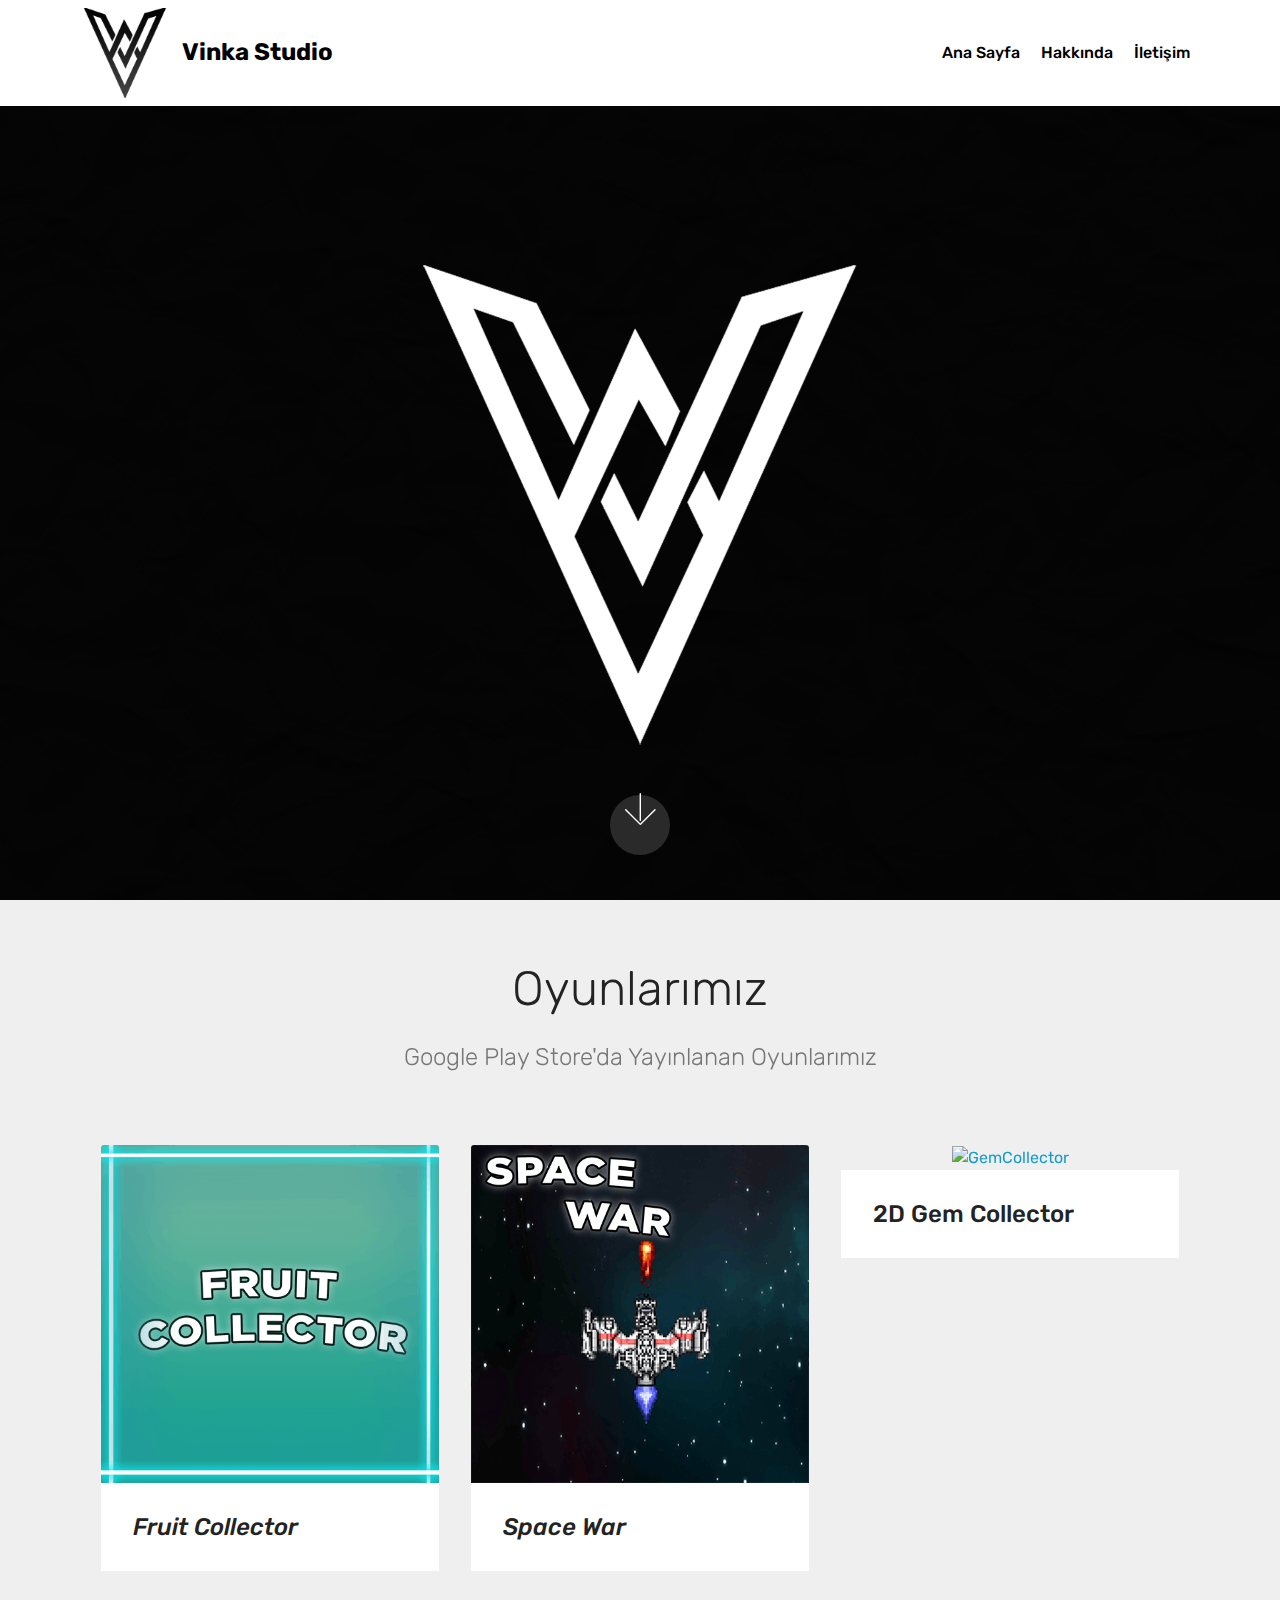
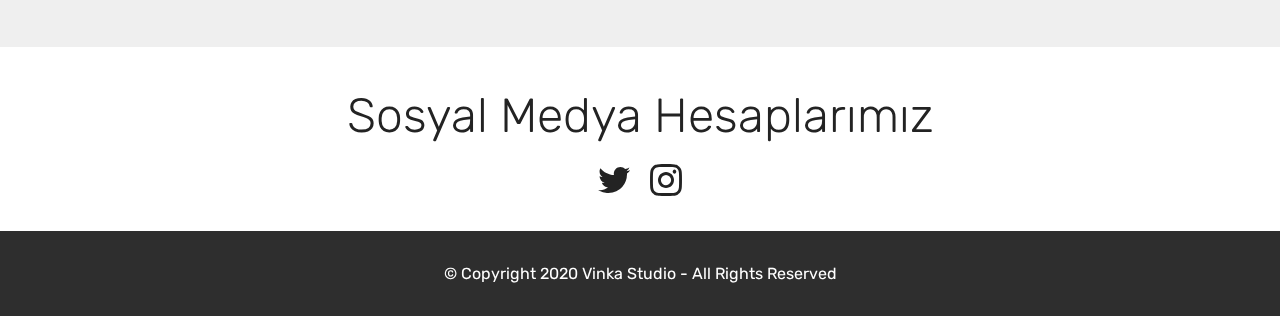
==== commit 77528084: "Add files via upload" ====
--- a/index.html
+++ b/index.html
@@ -1,10 +1,10 @@
 <!DOCTYPE html>
 <html  >
 <head>
-  <!-- Site made with Mobirise Website Builder v4.12.3, https://mobirise.com -->
+  <!-- Site made with Mobirise Website Builder v4.12.4, https://mobirise.com -->
   <meta charset="UTF-8">
   <meta http-equiv="X-UA-Compatible" content="IE=edge">
-  <meta name="generator" content="Mobirise v4.12.3, mobirise.com">
+  <meta name="generator" content="Mobirise v4.12.4, mobirise.com">
   <meta name="viewport" content="width=device-width, initial-scale=1, minimum-scale=1">
   <link rel="shortcut icon" href="assets/images/vlogo-122x122.png" type="image/x-icon">
   <meta name="description" content="VinkaStudio - Ana Sayfa">
@@ -60,7 +60,7 @@
     </nav>
 </section>
 
-<section class="engine"><a href="https://mobirise.info/b">how to create your own website</a></section><section class="cid-rYJgHb6Bl6 mbr-fullscreen mbr-parallax-background" id="header2-5">
+<section class="engine"><a href="https://mobirise.info/t">free amp templates</a></section><section class="cid-rYJgHb6Bl6 mbr-fullscreen mbr-parallax-background" id="header2-5">
 
     
 
@@ -92,12 +92,12 @@
         <h2 class="mbr-section-title pb-3 align-center mbr-fonts-style display-2">Oyunlarımız</h2>
         <h3 class="mbr-section-subtitle display-5 align-center mbr-fonts-style mbr-light">Google Play Store'da Yayınlanan Oyunlarımız</h3>
         <div class="media-container-row pt-5 ">
-            <div class="card p-3 col-12 col-md-6">
+            <div class="card p-3 col-12 col-md-6 col-lg-4">
                 <div class="card-wrapper ">
                     <div class="card-img">
                         <div class="mbr-overlay"></div>
                         <div class="mbr-section-btn text-center"><a href="https://play.google.com/store/apps/details?id=com.VinkaStudio.FruitCollector" class="btn btn-black display-4" target="_blank">Fruit Collector<br></a></div>
-                        <img src="assets/images/oyun-logo-512x512.png" alt="Mobirise" title="">
+                        <a href="https://play.google.com/store/apps/details?id=com.VinkaStudio.FruitCollector" target="_blank"><img src="assets/images/oyun-logo-512x512.png" alt="FruitCollector" title=""></a>
                     </div>
                     <div class="card-box">
                         <h4 class="card-title mbr-fonts-style display-5"><em>
@@ -106,12 +106,12 @@
                     </div>
                 </div>
             </div>
-            <div class="card p-3 col-12 col-md-6">
+            <div class="card p-3 col-12 col-md-6 col-lg-4">
                 <div class="card-wrapper">
                     <div class="card-img">
                         <div class="mbr-overlay"></div>
                         <div class="mbr-section-btn text-center"><a href="https://play.google.com/store/apps/details?id=com.VinkaStudio.SpaceWar" class="btn btn-black display-4" target="_blank">Space War</a></div>
-                        <img src="assets/images/oyunlogodeneme-512x512.png" alt="Mobirise" title="">
+                        <a href="https://play.google.com/store/apps/details?id=com.VinkaStudio.SpaceWar" target="_blank"><img src="assets/images/oyunlogodeneme-512x512.png" alt="SpaceWar" title=""></a>
                     </div>
                     <div class="card-box">
                         <h4 class="card-title mbr-fonts-style display-5"><em>Space War</em></h4>
@@ -120,7 +120,19 @@
                 </div>
             </div>
 
-            
+            <div class="card p-3 col-12 col-md-6 col-lg-4">
+                <div class="card-wrapper">
+                    <div class="card-img">
+                        <div class="mbr-overlay"></div>
+                        <div class="mbr-section-btn text-center"><a href="https://play.google.com/store/apps/details?id=com.VinkaStudio.GoldenCollector" class="btn btn-black display-4" target="_blank">2D Gem Collector</a></div>
+                        <a href="https://play.google.com/store/apps/details?id=com.VinkaStudio.GoldenCollector" target="_blank"><img src="assets/images/oyunlogo2-512x512.png" alt="GemCollector" title=""></a>
+                    </div>
+                    <div class="card-box">
+                        <h4 class="card-title mbr-fonts-style display-5">2D Gem Collector</h4>
+                        
+                    </div>
+                </div>
+            </div>
 
             
         </div>
